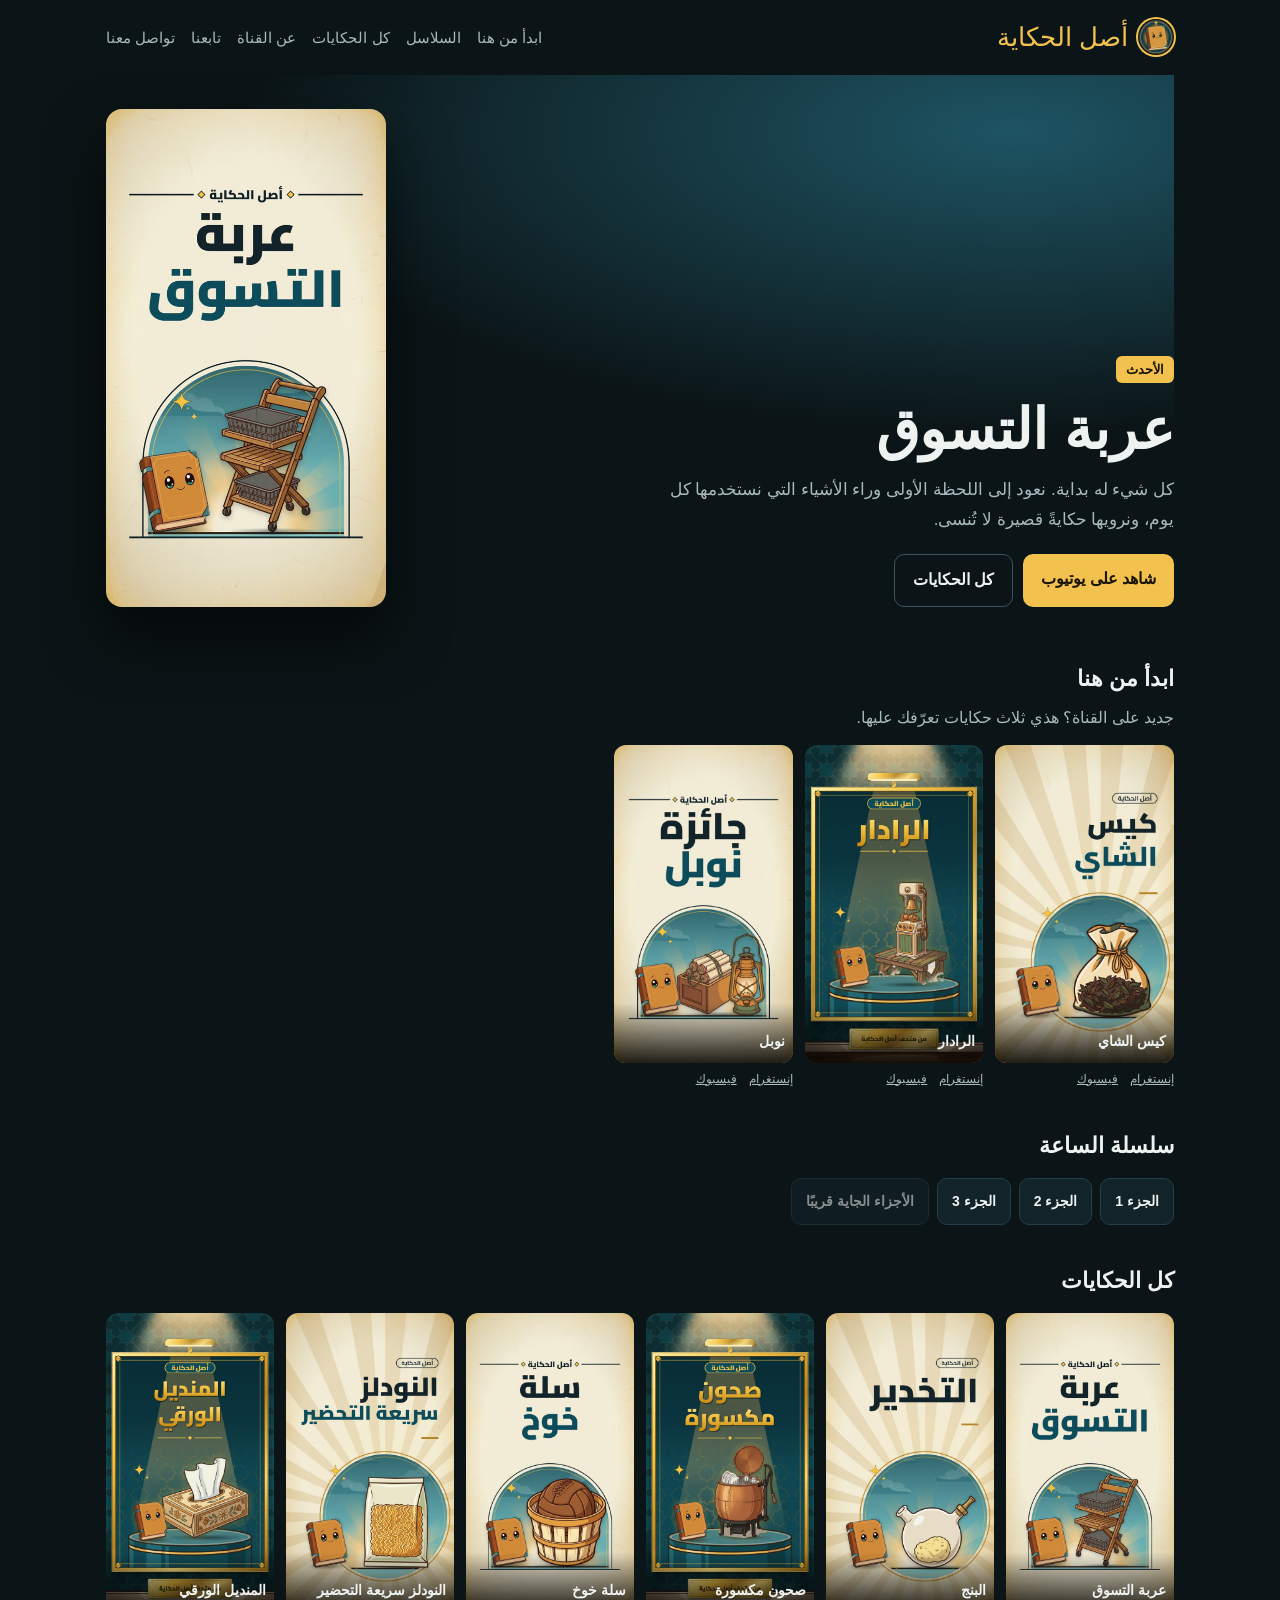
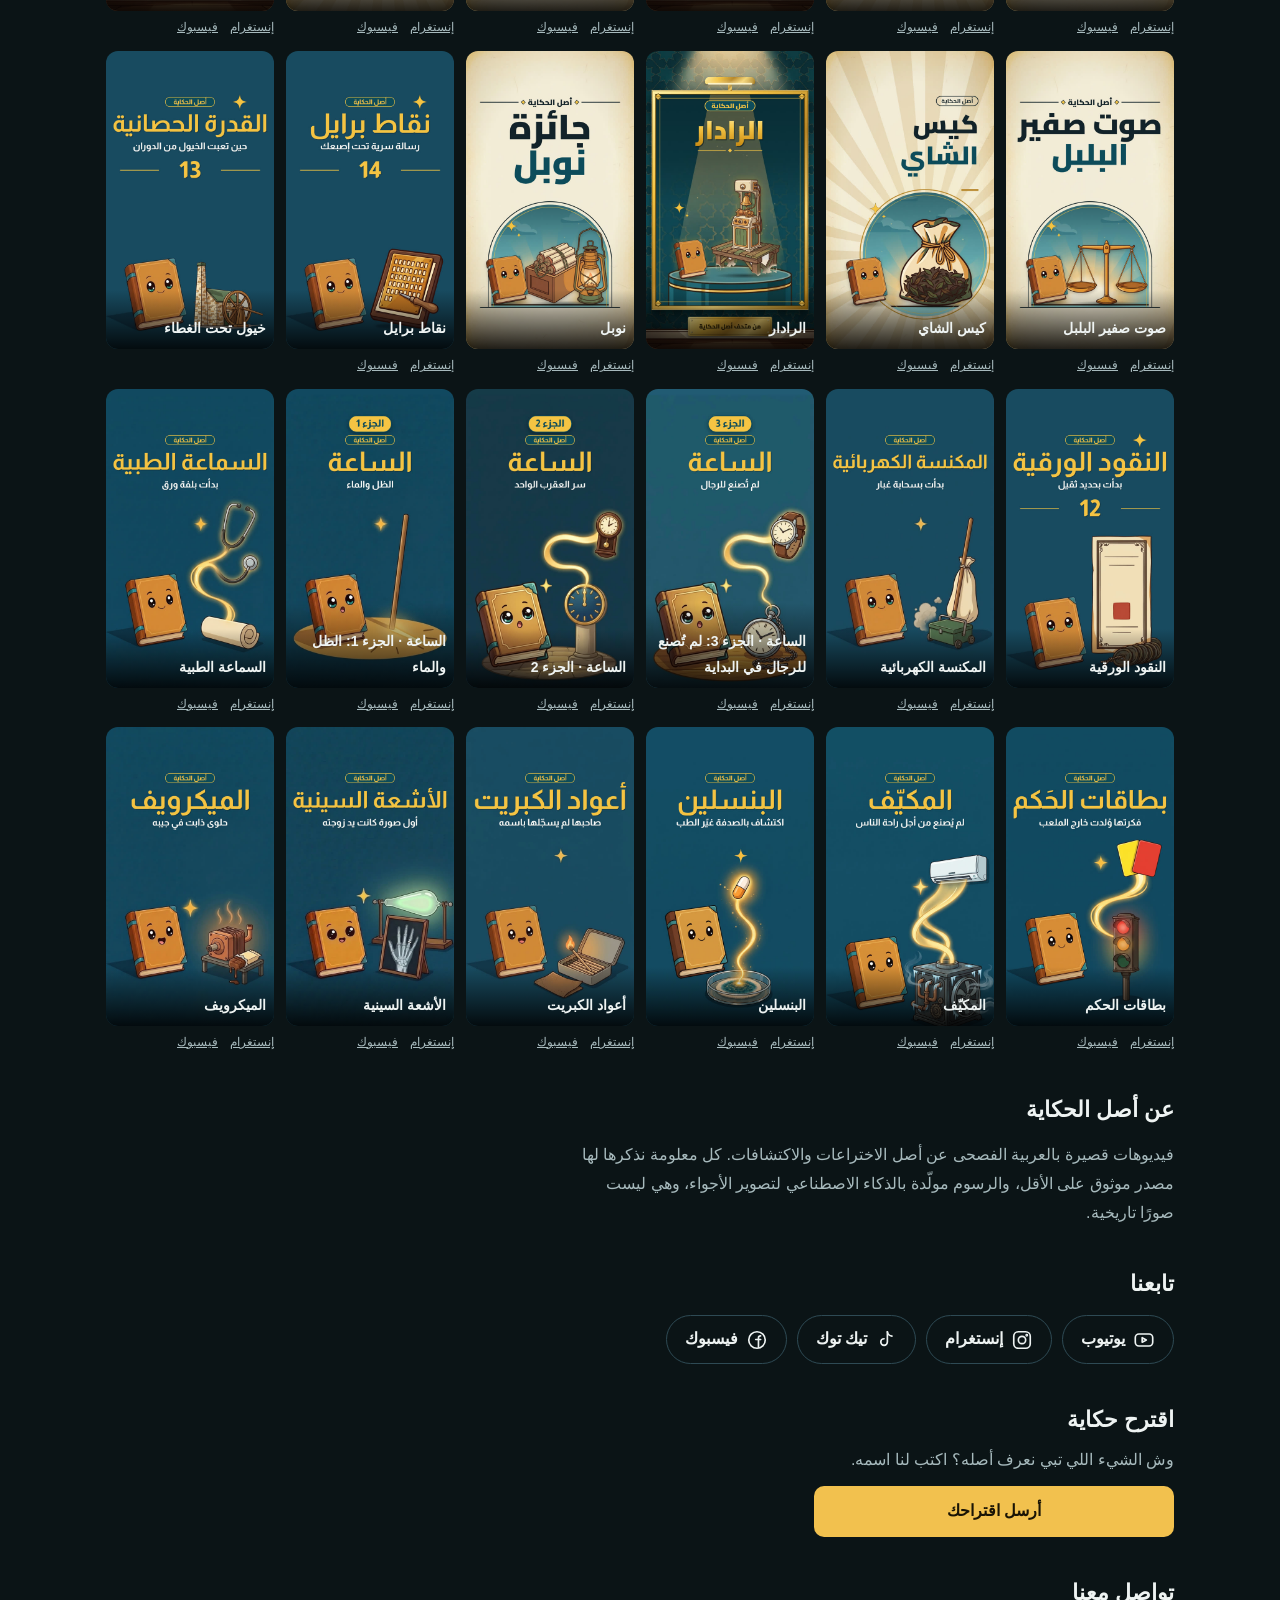
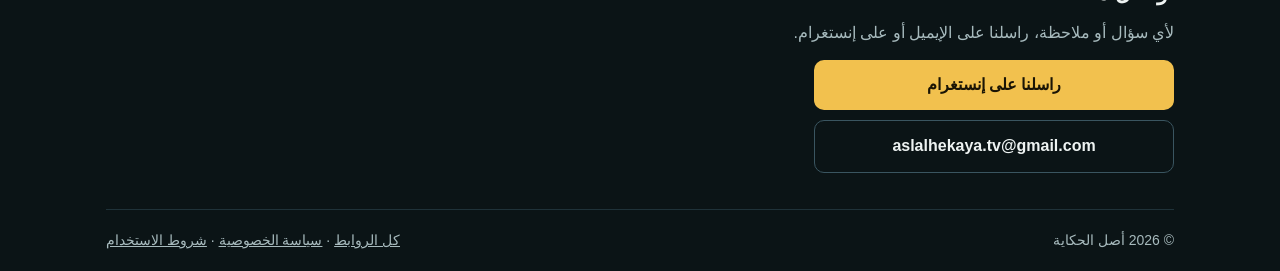
==== index.html @ c789a8a1 "Site: cloud rebuild 2026-11-22-0420" ====
<!doctype html>
<html lang="ar" dir="rtl">
<head>
<meta charset="utf-8">
<meta name="viewport" content="width=device-width, initial-scale=1">
<meta http-equiv="Content-Security-Policy" content="default-src 'none'; img-src 'self'; style-src 'self' 'unsafe-inline' https://fonts.googleapis.com; font-src https://fonts.gstatic.com; script-src https://static.cloudflareinsights.com; connect-src https://cloudflareinsights.com; base-uri 'none'; form-action 'none'">
<meta name="referrer" content="strict-origin-when-cross-origin">
<title>أصل الحكاية | كل شيء له بداية</title>
<meta name="description" content="قصص قصيرة عن البدايات: كيف بدأت الاختراعات والاكتشافات التي نستخدمها كل يوم. فيديوهات قصيرة بالعربية الفصحى.">
<link rel="canonical" href="https://asl-alhekaya.github.io/">
<link rel="icon" type="image/png" href="assets/favicon.png">
<link rel="apple-touch-icon" href="assets/apple-touch-icon.png">
<meta property="og:type" content="website">
<meta property="og:locale" content="ar_AR">
<meta property="og:url" content="https://asl-alhekaya.github.io/">
<meta property="og:title" content="أصل الحكاية">
<meta property="og:description" content="كل شيء له بداية… حكايات قصيرة عن أصل الأشياء.">
<meta property="og:image" content="https://asl-alhekaya.github.io/assets/covers/ep-26.jpg">
<meta name="twitter:card" content="summary_large_image">
<link rel="stylesheet" href="https://fonts.googleapis.com/css2?family=Almarai:wght@400;700;800&family=Reem+Kufi:wght@600;700&display=swap">
<style>
:root{--bg:#0B1416;--card:#13232A;--ink:#EEF3F2;--muted:#A7BABD;--gold:#F2C14E;--line:#1F3239}
*{box-sizing:border-box}
body{margin:0;background:var(--bg);color:var(--ink);font-family:"Almarai",Tahoma,sans-serif;line-height:1.8}
a{color:inherit}
.wrap{max-width:1100px;margin:0 auto;padding-left:max(16px,env(safe-area-inset-left,0px));padding-right:max(16px,env(safe-area-inset-right,0px))}
header{display:flex;justify-content:space-between;align-items:center;gap:12px;flex-wrap:wrap;padding-block:14px}
.logo{font-family:"Reem Kufi","Almarai",sans-serif;font-size:26px;color:var(--gold);text-decoration:none}
nav{display:flex;gap:16px;flex-wrap:wrap;font-size:15px}
nav a{color:var(--muted);text-decoration:none}
nav a:hover,nav a:focus-visible{color:var(--ink)}
.hero{display:grid;grid-template-columns:1fr 280px;gap:28px;align-items:end;padding-block:34px;background:radial-gradient(120% 90% at 85% 10%,#1E5463 0%,transparent 60%)}
.tag{display:inline-block;background:var(--gold);color:#1A1405;font-weight:800;border-radius:6px;padding:2px 10px;font-size:13px}
h1,h2,h3{font-family:"Reem Kufi","Almarai",sans-serif;text-wrap:balance;margin:0}
.hero h1{font-size:clamp(32px,6vw,56px);margin:10px 0 8px;line-height:1.3}
.hero p{color:var(--muted);font-size:17px;margin:0 0 18px;max-width:54ch}
.btns{display:flex;gap:10px;flex-wrap:wrap}
.btn{background:var(--gold);color:#1A1405;padding:11px 18px;border-radius:10px;font-weight:800;text-decoration:none}
.btn.ghost{background:transparent;color:var(--ink);border:1px solid #3A5560}
.btn:focus-visible,.tile:focus-visible,.plat:focus-visible{outline:3px solid var(--gold);outline-offset:3px}
.hero img{width:100%;height:auto;border-radius:16px;box-shadow:0 30px 60px rgba(0,0,0,.6)}
section{padding-block:18px}
h3{font-size:22px;margin-bottom:12px}
.parts{display:flex;gap:8px;flex-wrap:wrap}
.part{background:var(--card);border:1px solid #23404A;border-radius:10px;padding:10px 14px;font-weight:700;font-size:14px}
.part.soon{opacity:.55}
.rail{display:grid;grid-template-columns:repeat(auto-fill,minmax(150px,1fr));gap:12px}
.ep{display:flex;flex-direction:column;gap:6px}
.alt{display:flex;gap:12px;font-size:12px}
.alt a{color:var(--muted)}
.tile{display:block;position:relative;border-radius:12px;overflow:hidden;background:var(--card);text-decoration:none}
.tile img{width:100%;height:auto;display:block}
.tile span{position:absolute;bottom:0;left:0;right:0;padding:26px 8px 8px;background:linear-gradient(transparent,rgba(0,0,0,.85));font-size:14px;font-weight:800}
.about p{color:var(--muted);max-width:68ch;margin:0}
.plats{display:flex;gap:10px;flex-wrap:wrap}
.plat{display:inline-flex;align-items:center;gap:8px;border:1px solid #2E4A54;border-radius:999px;padding:9px 18px;font-weight:700;text-decoration:none}
.sub{color:var(--muted);margin:-6px 0 12px}
.rail.three{grid-template-columns:repeat(3,minmax(0,1fr));max-width:560px}
.stack{display:grid;gap:10px;max-width:360px}
.btn.wide{display:flex;justify-content:center}
.logo{display:inline-flex;align-items:center;gap:10px}
.logo img{width:36px;height:36px;border-radius:50%;box-shadow:0 0 0 2px var(--gold)}
.ico{flex:none}
footer{border-top:1px solid var(--line);color:var(--muted);padding-block:18px;margin-top:18px;font-size:14px;display:flex;justify-content:space-between;flex-wrap:wrap;gap:8px}
footer a{color:var(--muted)}
@media (max-width:640px){.hero{grid-template-columns:1fr} .hero img{max-width:240px}}
@media (prefers-reduced-motion:no-preference){.tile img{transition:transform .2s} .tile:hover img{transform:scale(1.03)}}
</style>
</head>
<body>
<div class="wrap">
<header><a class="logo" href="#top"><img src="assets/apple-touch-icon.png" alt="" width="36" height="36">أصل الحكاية</a><nav><a href="#start">ابدأ من هنا</a><a href="#series">السلاسل</a><a href="#all">كل الحكايات</a><a href="#about">عن القناة</a><a href="#follow">تابعنا</a><a href="#contact">تواصل معنا</a></nav></header>
<main id="top">
<div class="hero">
<div><span class="tag">الأحدث</span><h1>عربة التسوق</h1><p>كل شيء له بداية. نعود إلى اللحظة الأولى وراء الأشياء التي نستخدمها كل يوم، ونرويها حكايةً قصيرة لا تُنسى.</p>
<div class="btns"><a class="btn" href="https://youtube.com/shorts/ThOvtmx-Smw" rel="noopener" target="_blank">شاهد على يوتيوب</a><a class="btn ghost" href="#all">كل الحكايات</a></div></div>
<img src="assets/covers/ep-26.jpg" alt="غلاف عربة التسوق" width="540" height="960">
</div>
<section id="start"><h3>ابدأ من هنا</h3><p class="sub">جديد على القناة؟ هذي ثلاث حكايات تعرّفك عليها.</p><div class="rail three"><div class="ep"><a class="tile" href="https://youtu.be/D1qaRt3w5ZI" rel="noopener" target="_blank"><img src="assets/covers/ep-19.jpg" alt="غلاف كيس الشاي" loading="lazy" width="540" height="960"><span>كيس الشاي</span></a><div class="alt"><a href="https://www.instagram.com/reel/DfZqdzpEuWy/" rel="noopener" target="_blank">إنستغرام</a><a href="https://www.facebook.com/reel/1075577715483883/" rel="noopener" target="_blank">فيسبوك</a></div></div><div class="ep"><a class="tile" href="https://youtu.be/Iq4B_9UR4tc" rel="noopener" target="_blank"><img src="assets/covers/ep-18.jpg" alt="غلاف الرادار" loading="lazy" width="540" height="960"><span>الرادار</span></a><div class="alt"><a href="https://www.instagram.com/reel/DfVS2JpPEEv/" rel="noopener" target="_blank">إنستغرام</a><a href="https://www.facebook.com/reel/1789491178973885/" rel="noopener" target="_blank">فيسبوك</a></div></div><div class="ep"><a class="tile" href="https://youtu.be/DGd7j4nPJto" rel="noopener" target="_blank"><img src="assets/covers/ep-16.jpg" alt="غلاف نوبل" loading="lazy" width="540" height="960"><span>نوبل</span></a><div class="alt"><a href="https://www.instagram.com/reel/DfPuFqiNc3w/" rel="noopener" target="_blank">إنستغرام</a><a href="https://www.facebook.com/reel/1173332141692973/" rel="noopener" target="_blank">فيسبوك</a></div></div></div></section>
<div id="series"><section><h3>سلسلة الساعة</h3><div class="parts"><span class="part">الجزء 1</span><span class="part">الجزء 2</span><span class="part">الجزء 3</span><span class="part soon">الأجزاء الجاية قريبًا</span></div></section></div>
<section id="all"><h3>كل الحكايات</h3><div class="rail"><div class="ep"><a class="tile" href="https://youtube.com/shorts/ThOvtmx-Smw" rel="noopener" target="_blank"><img src="assets/covers/ep-26.jpg" alt="غلاف عربة التسوق" loading="lazy" width="540" height="960"><span>عربة التسوق</span></a><div class="alt"><a href="https://www.instagram.com/reel/DgBGW-WJLey/" rel="noopener" target="_blank">إنستغرام</a><a href="https://www.facebook.com/reel/1667495831592956/" rel="noopener" target="_blank">فيسبوك</a></div></div><div class="ep"><a class="tile" href="https://youtube.com/shorts/b5p6Jxwa-e0" rel="noopener" target="_blank"><img src="assets/covers/ep-25.jpg" alt="غلاف البنج" loading="lazy" width="540" height="960"><span>البنج</span></a><div class="alt"><a href="https://www.instagram.com/reel/Df7zZngpC06/" rel="noopener" target="_blank">إنستغرام</a><a href="https://www.facebook.com/reel/1137719635516307/" rel="noopener" target="_blank">فيسبوك</a></div></div><div class="ep"><a class="tile" href="https://youtube.com/shorts/cZubp0-IZ94" rel="noopener" target="_blank"><img src="assets/covers/ep-24.jpg" alt="غلاف صحون مكسورة" loading="lazy" width="540" height="960"><span>صحون مكسورة</span></a><div class="alt"><a href="https://www.instagram.com/reel/Df2dhwVFFYI/" rel="noopener" target="_blank">إنستغرام</a><a href="https://www.facebook.com/reel/2185479825694229/" rel="noopener" target="_blank">فيسبوك</a></div></div><div class="ep"><a class="tile" href="https://www.youtube.com/shorts/9NK3agA2jSs" rel="noopener" target="_blank"><img src="assets/covers/ep-23.jpg" alt="غلاف سلة خوخ" loading="lazy" width="540" height="960"><span>سلة خوخ</span></a><div class="alt"><a href="https://www.instagram.com/reel/DfxhtdMud-N/" rel="noopener" target="_blank">إنستغرام</a><a href="https://www.facebook.com/reel/1855632228951709/" rel="noopener" target="_blank">فيسبوك</a></div></div><div class="ep"><a class="tile" href="https://youtube.com/shorts/bbHlLsApxSc" rel="noopener" target="_blank"><img src="assets/covers/ep-indomie.jpg" alt="غلاف النودلز سريعة التحضير" loading="lazy" width="540" height="960"><span>النودلز سريعة التحضير</span></a><div class="alt"><a href="https://www.instagram.com/reel/DfrRLlTAEw8/" rel="noopener" target="_blank">إنستغرام</a><a href="https://www.facebook.com/reel/1844414549922181/" rel="noopener" target="_blank">فيسبوك</a></div></div><div class="ep"><a class="tile" href="https://youtu.be/zAd3ABfnWiY" rel="noopener" target="_blank"><img src="assets/covers/ep-21.jpg" alt="غلاف المنديل الورقي" loading="lazy" width="540" height="960"><span>المنديل الورقي</span></a><div class="alt"><a href="https://www.instagram.com/reel/Dfkj7gBhqXS/" rel="noopener" target="_blank">إنستغرام</a><a href="https://www.facebook.com/reel/1076460752105119/" rel="noopener" target="_blank">فيسبوك</a></div></div><div class="ep"><a class="tile" href="https://youtube.com/shorts/4JhiwaYCotY" rel="noopener" target="_blank"><img src="assets/covers/ep-bulbul_safir.jpg" alt="غلاف صوت صفير البلبل" loading="lazy" width="540" height="960"><span>صوت صفير البلبل</span></a><div class="alt"><a href="https://www.instagram.com/reel/DfeWyVZtzm9/" rel="noopener" target="_blank">إنستغرام</a><a href="https://www.facebook.com/reel/1436357701981791/" rel="noopener" target="_blank">فيسبوك</a></div></div><div class="ep"><a class="tile" href="https://youtu.be/D1qaRt3w5ZI" rel="noopener" target="_blank"><img src="assets/covers/ep-19.jpg" alt="غلاف كيس الشاي" loading="lazy" width="540" height="960"><span>كيس الشاي</span></a><div class="alt"><a href="https://www.instagram.com/reel/DfZqdzpEuWy/" rel="noopener" target="_blank">إنستغرام</a><a href="https://www.facebook.com/reel/1075577715483883/" rel="noopener" target="_blank">فيسبوك</a></div></div><div class="ep"><a class="tile" href="https://youtu.be/Iq4B_9UR4tc" rel="noopener" target="_blank"><img src="assets/covers/ep-18.jpg" alt="غلاف الرادار" loading="lazy" width="540" height="960"><span>الرادار</span></a><div class="alt"><a href="https://www.instagram.com/reel/DfVS2JpPEEv/" rel="noopener" target="_blank">إنستغرام</a><a href="https://www.facebook.com/reel/1789491178973885/" rel="noopener" target="_blank">فيسبوك</a></div></div><div class="ep"><a class="tile" href="https://youtu.be/DGd7j4nPJto" rel="noopener" target="_blank"><img src="assets/covers/ep-16.jpg" alt="غلاف نوبل" loading="lazy" width="540" height="960"><span>نوبل</span></a><div class="alt"><a href="https://www.instagram.com/reel/DfPuFqiNc3w/" rel="noopener" target="_blank">إنستغرام</a><a href="https://www.facebook.com/reel/1173332141692973/" rel="noopener" target="_blank">فيسبوك</a></div></div><div class="ep"><a class="tile" href="https://youtube.com/shorts/BgieUoicgt8" rel="noopener" target="_blank"><img src="assets/covers/ep-13.jpg" alt="غلاف نقاط برايل" loading="lazy" width="540" height="960"><span>نقاط برايل</span></a><div class="alt"><a href="https://www.instagram.com/reel/DfLIAtpBXsx/" rel="noopener" target="_blank">إنستغرام</a><a href="https://www.facebook.com/reel/1813261956481191/" rel="noopener" target="_blank">فيسبوك</a></div></div><div class="ep"><a class="tile" href="https://youtube.com/shorts/pvs9-6oGDSY" rel="noopener" target="_blank"><img src="assets/covers/ep-12.jpg" alt="غلاف خيول تحت الغطاء" loading="lazy" width="540" height="960"><span>خيول تحت الغطاء</span></a></div><div class="ep"><a class="tile" href="https://youtube.com/shorts/ciP0V4cjH_g" rel="noopener" target="_blank"><img src="assets/covers/ep-11.jpg" alt="غلاف النقود الورقية" loading="lazy" width="540" height="960"><span>النقود الورقية</span></a></div><div class="ep"><a class="tile" href="https://youtube.com/shorts/QHmnqIVQKto" rel="noopener" target="_blank"><img src="assets/covers/ep-10.jpg" alt="غلاف المكنسة الكهربائية" loading="lazy" width="540" height="960"><span>المكنسة الكهربائية</span></a><div class="alt"><a href="https://www.instagram.com/reel/De47e8ZDPHm/" rel="noopener" target="_blank">إنستغرام</a><a href="https://www.facebook.com/reel/1170429978817207/" rel="noopener" target="_blank">فيسبوك</a></div></div><div class="ep"><a class="tile" href="https://youtube.com/shorts/ylKsq-vxJ4c" rel="noopener" target="_blank"><img src="assets/covers/clock-3.jpg" alt="غلاف الساعة · الجزء 3: لم تُصنع للرجال في البداية" loading="lazy" width="540" height="960"><span>الساعة · الجزء 3: لم تُصنع للرجال في البداية</span></a><div class="alt"><a href="https://www.instagram.com/reel/DexAGC1DTti/" rel="noopener" target="_blank">إنستغرام</a><a href="https://www.facebook.com/reel/4396235464040562/" rel="noopener" target="_blank">فيسبوك</a></div></div><div class="ep"><a class="tile" href="https://youtube.com/shorts/WFPuGiCEqwM" rel="noopener" target="_blank"><img src="assets/covers/clock-2.jpg" alt="غلاف الساعة · الجزء 2" loading="lazy" width="540" height="960"><span>الساعة · الجزء 2</span></a><div class="alt"><a href="https://www.instagram.com/asl.alhekaya_tv/reel/Deq9KFolF-b/" rel="noopener" target="_blank">إنستغرام</a><a href="https://www.facebook.com/reel/1835672714234602" rel="noopener" target="_blank">فيسبوك</a></div></div><div class="ep"><a class="tile" href="https://youtube.com/shorts/QRI7yqFJESo" rel="noopener" target="_blank"><img src="assets/covers/clock-1.jpg" alt="غلاف الساعة · الجزء 1: الظل والماء" loading="lazy" width="540" height="960"><span>الساعة · الجزء 1: الظل والماء</span></a><div class="alt"><a href="https://www.instagram.com/reel/DemYXryDSG3/" rel="noopener" target="_blank">إنستغرام</a><a href="https://www.facebook.com/reel/28579849935016892/" rel="noopener" target="_blank">فيسبوك</a></div></div><div class="ep"><a class="tile" href="https://youtube.com/shorts/Krwh85FuD18" rel="noopener" target="_blank"><img src="assets/covers/ep-08.jpg" alt="غلاف السماعة الطبية" loading="lazy" width="540" height="960"><span>السماعة الطبية</span></a><div class="alt"><a href="https://www.instagram.com/reel/Ded51CeNONn/" rel="noopener" target="_blank">إنستغرام</a><a href="https://www.facebook.com/reel/949933704857780/" rel="noopener" target="_blank">فيسبوك</a></div></div><div class="ep"><a class="tile" href="https://youtube.com/shorts/3D2um3kyAa4" rel="noopener" target="_blank"><img src="assets/covers/ep-07.jpg" alt="غلاف بطاقات الحكم" loading="lazy" width="540" height="960"><span>بطاقات الحكم</span></a><div class="alt"><a href="https://www.instagram.com/reel/DeYwYvYDFPM/" rel="noopener" target="_blank">إنستغرام</a><a href="https://www.facebook.com/reel/1658314099411331/" rel="noopener" target="_blank">فيسبوك</a></div></div><div class="ep"><a class="tile" href="https://youtube.com/shorts/BYf_UJrjTHM" rel="noopener" target="_blank"><img src="assets/covers/ep-06.jpg" alt="غلاف المكيّف" loading="lazy" width="540" height="960"><span>المكيّف</span></a><div class="alt"><a href="https://www.instagram.com/reel/DeUfwfxFX7j/" rel="noopener" target="_blank">إنستغرام</a><a href="https://www.facebook.com/reel/2014673432717626/" rel="noopener" target="_blank">فيسبوك</a></div></div><div class="ep"><a class="tile" href="https://youtube.com/shorts/d1I6QSU0I_c" rel="noopener" target="_blank"><img src="assets/covers/ep-04.jpg" alt="غلاف البنسلين" loading="lazy" width="540" height="960"><span>البنسلين</span></a><div class="alt"><a href="https://www.instagram.com/reel/DePVFauhpHZ/" rel="noopener" target="_blank">إنستغرام</a><a href="https://www.facebook.com/reel/2264055174459453/" rel="noopener" target="_blank">فيسبوك</a></div></div><div class="ep"><a class="tile" href="https://youtube.com/shorts/nYIsFNSo_0Q" rel="noopener" target="_blank"><img src="assets/covers/ep-03.jpg" alt="غلاف أعواد الكبريت" loading="lazy" width="540" height="960"><span>أعواد الكبريت</span></a><div class="alt"><a href="https://www.instagram.com/reel/DeKlPBANhsk/" rel="noopener" target="_blank">إنستغرام</a><a href="https://www.facebook.com/reel/1591157662474745/" rel="noopener" target="_blank">فيسبوك</a></div></div><div class="ep"><a class="tile" href="https://youtube.com/shorts/T27MLMI0veA" rel="noopener" target="_blank"><img src="assets/covers/ep-02.jpg" alt="غلاف الأشعة السينية" loading="lazy" width="540" height="960"><span>الأشعة السينية</span></a><div class="alt"><a href="https://www.instagram.com/reel/DeFch9TOriO/" rel="noopener" target="_blank">إنستغرام</a><a href="https://www.facebook.com/reel/4514398715506842/" rel="noopener" target="_blank">فيسبوك</a></div></div><div class="ep"><a class="tile" href="https://youtube.com/shorts/NZ-fDGNd2bM" rel="noopener" target="_blank"><img src="assets/covers/ep-01.jpg" alt="غلاف الميكرويف" loading="lazy" width="540" height="960"><span>الميكرويف</span></a><div class="alt"><a href="https://www.instagram.com/reel/Dd9TlK2tt66/" rel="noopener" target="_blank">إنستغرام</a><a href="https://www.facebook.com/reel/3717001825115575/" rel="noopener" target="_blank">فيسبوك</a></div></div></div></section>
<section id="about" class="about"><h3>عن أصل الحكاية</h3><p>فيديوهات قصيرة بالعربية الفصحى عن أصل الاختراعات والاكتشافات. كل معلومة نذكرها لها مصدر موثوق على الأقل، والرسوم مولّدة بالذكاء الاصطناعي لتصوير الأجواء، وهي ليست صورًا تاريخية.</p></section>
<section id="follow"><h3>تابعنا</h3><div class="plats"><a class="plat" href="https://www.youtube.com/@asl.alhekaya_tv/shorts" rel="noopener" target="_blank"><svg class="ico" width="22" height="22" viewBox="0 0 24 24" fill="none" stroke="currentColor" stroke-width="1.8" stroke-linecap="round" stroke-linejoin="round" aria-hidden="true"><rect x="2.5" y="5.5" width="19" height="13" rx="4"/><path d="M10 9.5v5l4.5-2.5z"/></svg>يوتيوب</a><a class="plat" href="https://www.instagram.com/asl.alhekaya_tv/" rel="noopener" target="_blank"><svg class="ico" width="22" height="22" viewBox="0 0 24 24" fill="none" stroke="currentColor" stroke-width="1.8" stroke-linecap="round" stroke-linejoin="round" aria-hidden="true"><rect x="3" y="3" width="18" height="18" rx="5"/><circle cx="12" cy="12" r="4"/><circle cx="17.2" cy="6.8" r=".7"/></svg>إنستغرام</a><a class="plat" href="https://www.tiktok.com/@asl.alhekaya_tv" rel="noopener" target="_blank"><svg class="ico" width="22" height="22" viewBox="0 0 24 24" fill="none" stroke="currentColor" stroke-width="1.8" stroke-linecap="round" stroke-linejoin="round" aria-hidden="true"><path d="M13.5 3v11.2a3.6 3.6 0 1 1-3.6-3.6"/><path d="M13.5 3c.4 2.7 2.2 4.4 5 4.7"/></svg>تيك توك</a><a class="plat" href="https://www.facebook.com/1304517989419331" rel="noopener" target="_blank"><svg class="ico" width="22" height="22" viewBox="0 0 24 24" fill="none" stroke="currentColor" stroke-width="1.8" stroke-linecap="round" stroke-linejoin="round" aria-hidden="true"><circle cx="12" cy="12" r="9"/><path d="M13.6 20v-8.6"/><path d="M10.6 11.4h5.4"/><path d="M13.6 11.4V9.6c0-1.4.8-2.1 2.3-2.1"/></svg>فيسبوك</a></div></section>
<section id="suggest"><h3>اقترح حكاية</h3><p class="sub">وش الشيء اللي تبي نعرف أصله؟ اكتب لنا اسمه.</p><div class="stack"><a class="btn wide" href="https://docs.google.com/forms/d/e/1FAIpQLSedk0L4NDfFcKsEDVEF9TqHzi3TysLcbzONCDBg_SR7AdgwMQ/viewform" rel="noopener" target="_blank">أرسل اقتراحك</a></div></section>
<section id="contact"><h3>تواصل معنا</h3><p class="sub">لأي سؤال أو ملاحظة، راسلنا على الإيميل أو على إنستغرام.</p><div class="stack"><a class="btn wide" href="https://ig.me/m/asl.alhekaya_tv" rel="noopener" target="_blank">راسلنا على إنستغرام</a><a class="btn ghost wide" href="mailto:aslalhekaya.tv@gmail.com">aslalhekaya.tv@gmail.com</a></div></section>
</main>
<footer><span>© 2026 أصل الحكاية</span><span><a href="links.html">كل الروابط</a> · <a href="privacy.html">سياسة الخصوصية</a> · <a href="terms.html">شروط الاستخدام</a></span></footer>
</div>
<script defer src="https://static.cloudflareinsights.com/beacon.min.js" data-cf-beacon='{"token": "c151d936e0444cbea7fa60e3e09dd8c6"}'></script>
</body>
</html>
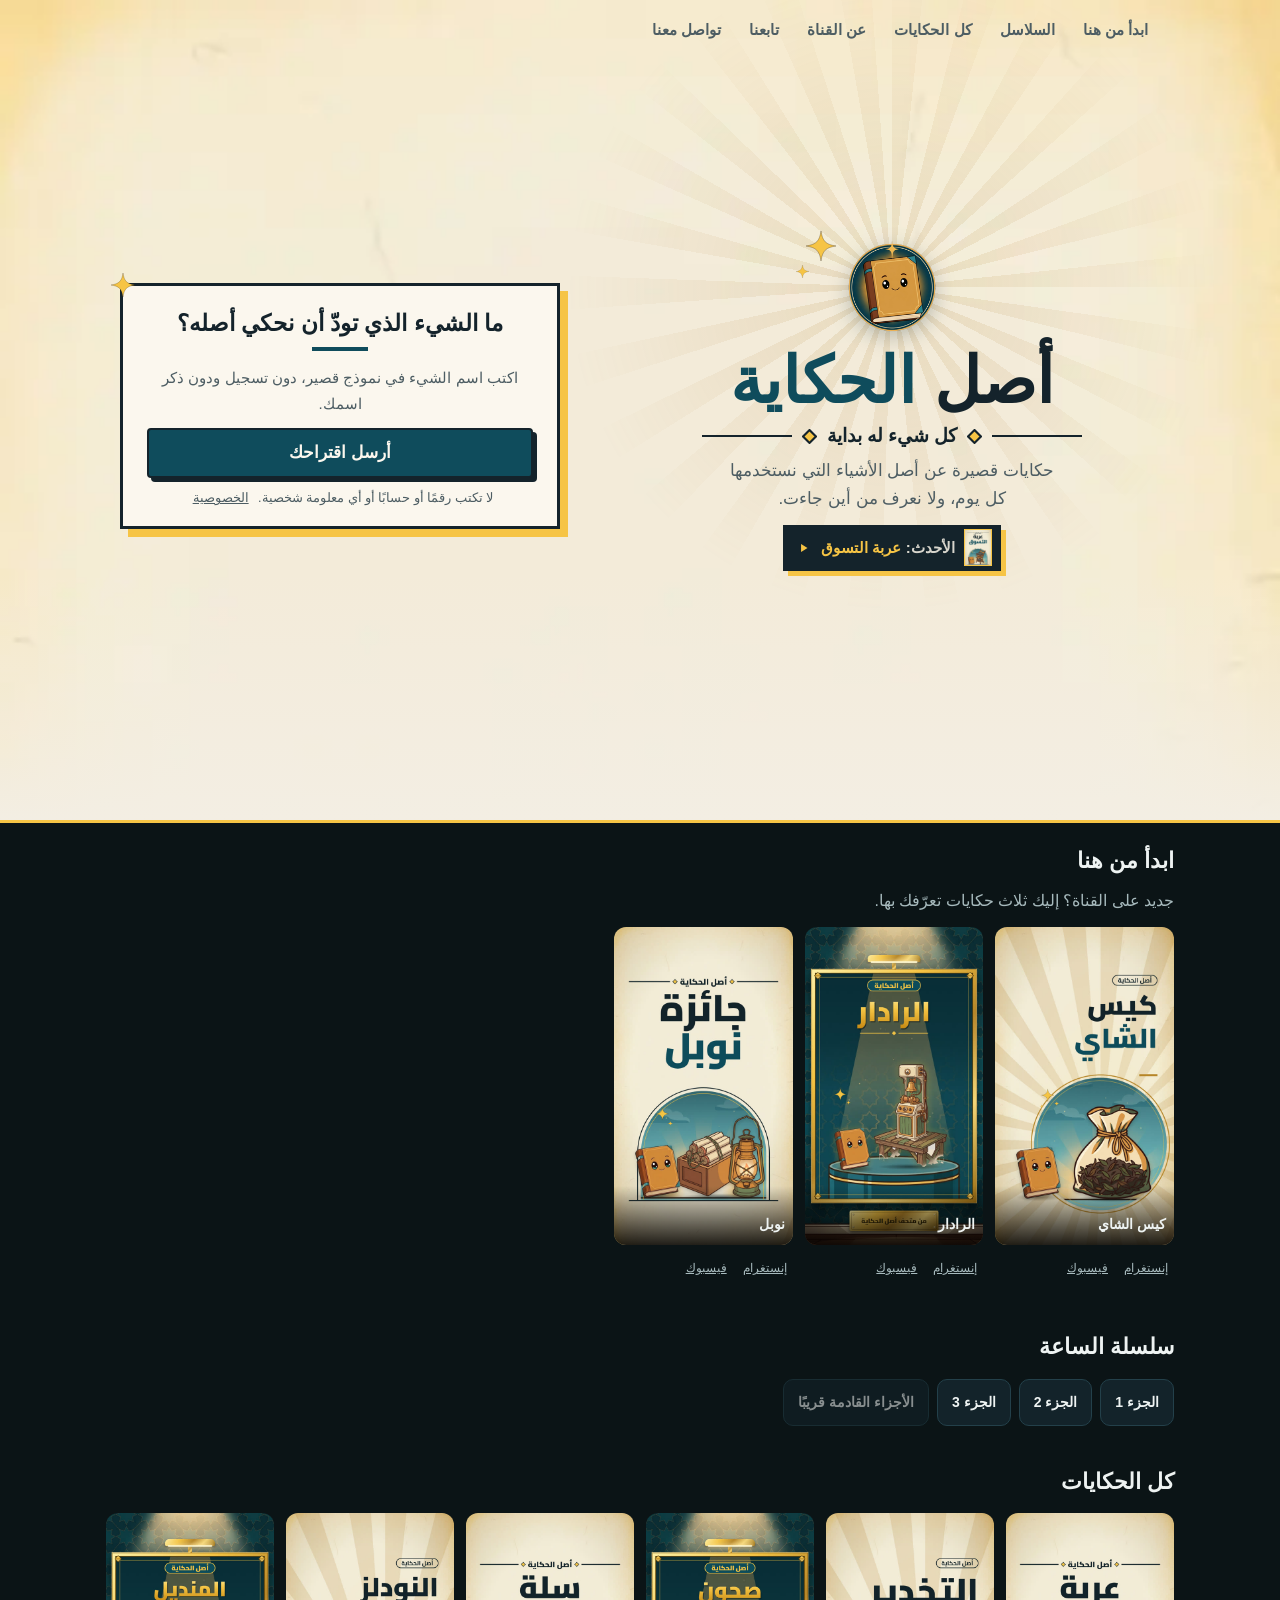
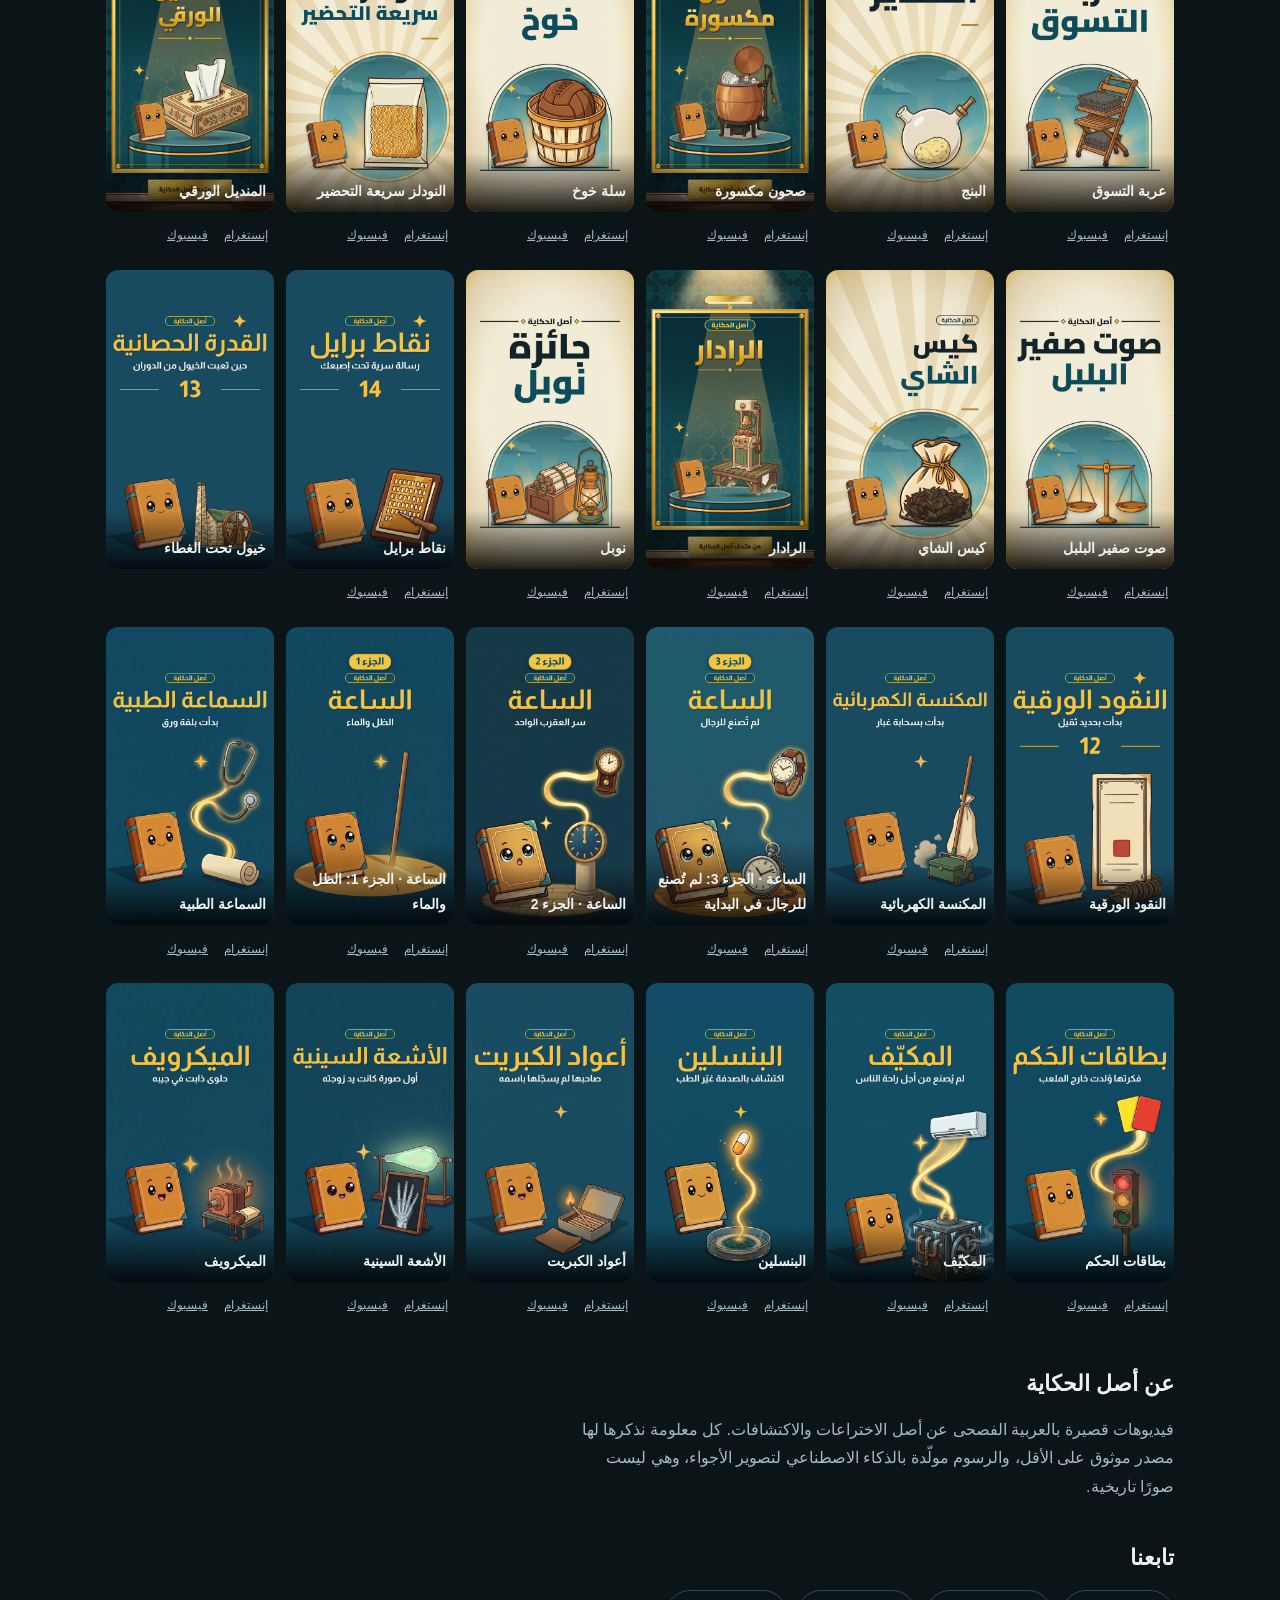
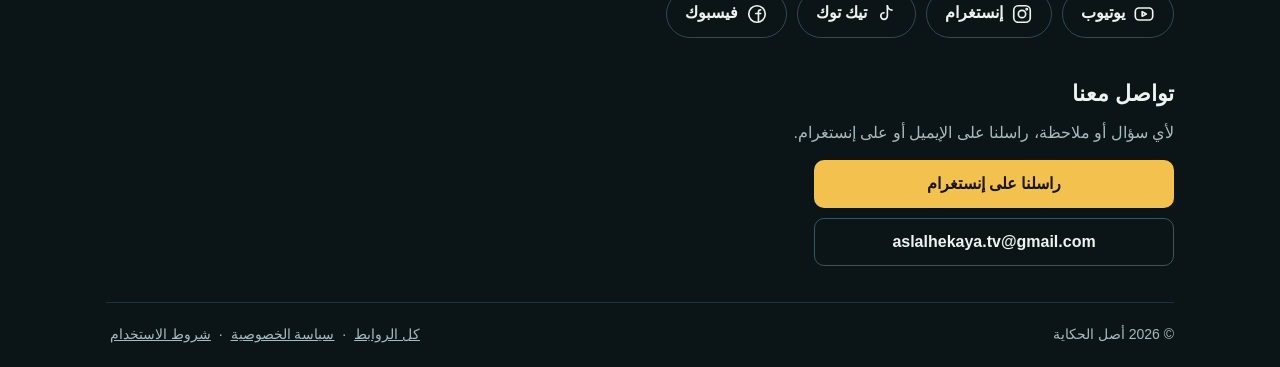
==== commit 87824066: "Site: cloud rebuild 2026-11-22-2119" ====
--- a/index.html
+++ b/index.html
@@ -2,9 +2,11 @@
 <html lang="ar" dir="rtl">
 <head>
 <meta charset="utf-8">
-<meta name="viewport" content="width=device-width, initial-scale=1">
+<meta name="viewport" content="width=device-width, initial-scale=1, viewport-fit=cover">
 <meta http-equiv="Content-Security-Policy" content="default-src 'none'; img-src 'self'; style-src 'self' 'unsafe-inline' https://fonts.googleapis.com; font-src https://fonts.gstatic.com; script-src https://static.cloudflareinsights.com; connect-src https://cloudflareinsights.com; base-uri 'none'; form-action 'none'">
 <meta name="referrer" content="strict-origin-when-cross-origin">
+<meta name="theme-color" content="#F3EEE3" media="(prefers-color-scheme: light)">
+<meta name="theme-color" content="#0B2E37" media="(prefers-color-scheme: dark)">
 <title>أصل الحكاية | كل شيء له بداية</title>
 <meta name="description" content="قصص قصيرة عن البدايات: كيف بدأت الاختراعات والاكتشافات التي نستخدمها كل يوم. فيديوهات قصيرة بالعربية الفصحى.">
 <link rel="canonical" href="https://asl-alhekaya.github.io/">
@@ -17,75 +19,329 @@
 <meta property="og:description" content="كل شيء له بداية… حكايات قصيرة عن أصل الأشياء.">
 <meta property="og:image" content="https://asl-alhekaya.github.io/assets/covers/ep-26.jpg">
 <meta name="twitter:card" content="summary_large_image">
-<link rel="stylesheet" href="https://fonts.googleapis.com/css2?family=Almarai:wght@400;700;800&family=Reem+Kufi:wght@600;700&display=swap">
+<link rel="stylesheet" href="https://fonts.googleapis.com/css2?family=Almarai:wght@400;700;800&family=Cairo:wght@700;800;900&family=Reem+Kufi:wght@600;700&display=swap">
 <style>
 :root{--bg:#0B1416;--card:#13232A;--ink:#EEF3F2;--muted:#A7BABD;--gold:#F2C14E;--line:#1F3239}
 *{box-sizing:border-box}
+html{-webkit-text-size-adjust:100%}
 body{margin:0;background:var(--bg);color:var(--ink);font-family:"Almarai",Tahoma,sans-serif;line-height:1.8}
 a{color:inherit}
 .wrap{max-width:1100px;margin:0 auto;padding-left:max(16px,env(safe-area-inset-left,0px));padding-right:max(16px,env(safe-area-inset-right,0px))}
-header{display:flex;justify-content:space-between;align-items:center;gap:12px;flex-wrap:wrap;padding-block:14px}
-.logo{font-family:"Reem Kufi","Almarai",sans-serif;font-size:26px;color:var(--gold);text-decoration:none}
-nav{display:flex;gap:16px;flex-wrap:wrap;font-size:15px}
-nav a{color:var(--muted);text-decoration:none}
-nav a:hover,nav a:focus-visible{color:var(--ink)}
-.hero{display:grid;grid-template-columns:1fr 280px;gap:28px;align-items:end;padding-block:34px;background:radial-gradient(120% 90% at 85% 10%,#1E5463 0%,transparent 60%)}
 .tag{display:inline-block;background:var(--gold);color:#1A1405;font-weight:800;border-radius:6px;padding:2px 10px;font-size:13px}
 h1,h2,h3{font-family:"Reem Kufi","Almarai",sans-serif;text-wrap:balance;margin:0}
-.hero h1{font-size:clamp(32px,6vw,56px);margin:10px 0 8px;line-height:1.3}
-.hero p{color:var(--muted);font-size:17px;margin:0 0 18px;max-width:54ch}
-.btns{display:flex;gap:10px;flex-wrap:wrap}
-.btn{background:var(--gold);color:#1A1405;padding:11px 18px;border-radius:10px;font-weight:800;text-decoration:none}
+.btn{display:inline-flex;align-items:center;min-height:48px;background:var(--gold);color:#1A1405;padding:8px 18px;border-radius:10px;font-weight:800;text-decoration:none}
 .btn.ghost{background:transparent;color:var(--ink);border:1px solid #3A5560}
-.btn:focus-visible,.tile:focus-visible,.plat:focus-visible{outline:3px solid var(--gold);outline-offset:3px}
-.hero img{width:100%;height:auto;border-radius:16px;box-shadow:0 30px 60px rgba(0,0,0,.6)}
-section{padding-block:18px}
-h3{font-size:22px;margin-bottom:12px}
+.btn:focus-visible,.tile:focus-visible,.plat:focus-visible,.alt a:focus-visible,footer a:focus-visible{outline:3px solid var(--gold);outline-offset:3px}
+.wrap section{padding-block:18px}
+.wrap h3{font-size:22px;margin-bottom:12px}
 .parts{display:flex;gap:8px;flex-wrap:wrap}
 .part{background:var(--card);border:1px solid #23404A;border-radius:10px;padding:10px 14px;font-weight:700;font-size:14px}
 .part.soon{opacity:.55}
 .rail{display:grid;grid-template-columns:repeat(auto-fill,minmax(150px,1fr));gap:12px}
-.ep{display:flex;flex-direction:column;gap:6px}
-.alt{display:flex;gap:12px;font-size:12px}
-.alt a{color:var(--muted)}
+.ep{display:flex;flex-direction:column;gap:2px}
+.alt{display:flex;gap:4px;font-size:12px;flex-wrap:wrap}
+.alt a{color:var(--muted);display:inline-flex;align-items:center;min-height:44px;padding:0 6px}
 .tile{display:block;position:relative;border-radius:12px;overflow:hidden;background:var(--card);text-decoration:none}
 .tile img{width:100%;height:auto;display:block}
 .tile span{position:absolute;bottom:0;left:0;right:0;padding:26px 8px 8px;background:linear-gradient(transparent,rgba(0,0,0,.85));font-size:14px;font-weight:800}
 .about p{color:var(--muted);max-width:68ch;margin:0}
 .plats{display:flex;gap:10px;flex-wrap:wrap}
-.plat{display:inline-flex;align-items:center;gap:8px;border:1px solid #2E4A54;border-radius:999px;padding:9px 18px;font-weight:700;text-decoration:none}
+.plat{display:inline-flex;align-items:center;gap:8px;min-height:48px;border:1px solid #2E4A54;border-radius:999px;padding:0 18px;font-weight:700;text-decoration:none}
 .sub{color:var(--muted);margin:-6px 0 12px}
 .rail.three{grid-template-columns:repeat(3,minmax(0,1fr));max-width:560px}
 .stack{display:grid;gap:10px;max-width:360px}
 .btn.wide{display:flex;justify-content:center}
-.logo{display:inline-flex;align-items:center;gap:10px}
-.logo img{width:36px;height:36px;border-radius:50%;box-shadow:0 0 0 2px var(--gold)}
 .ico{flex:none}
-footer{border-top:1px solid var(--line);color:var(--muted);padding-block:18px;margin-top:18px;font-size:14px;display:flex;justify-content:space-between;flex-wrap:wrap;gap:8px}
-footer a{color:var(--muted)}
-@media (max-width:640px){.hero{grid-template-columns:1fr} .hero img{max-width:240px}}
+footer{border-top:1px solid var(--line);color:var(--muted);padding-block:10px;margin-top:18px;font-size:14px;display:flex;justify-content:space-between;align-items:center;flex-wrap:wrap;gap:0 8px}
+footer a{color:var(--muted);display:inline-flex;align-items:center;min-height:44px;padding:0 4px}
 @media (prefers-reduced-motion:no-preference){.tile img{transition:transform .2s} .tile:hover img{transform:scale(1.03)}}
+.stage{--bg:#F3EEE3;--text:#14232B;--muted:#4D5D63;--title1:#14232B;--title2:#0F4C5C;--frame:#14232B;--rule:#0F4C5C;
+  --diamond:#F6C445;--focus:#1A7089;--err:#A63D2A;--day:block;--day-flex:flex;--night:none;--night-flex:none;
+  --gold-grad:linear-gradient(135deg,#fff0a8 0%,#F6C445 28%,#b8862b 52%,#f6d77a 74%,#9a6a12 100%);
+  color-scheme:light;color:var(--text);line-height:1.7;font-family:"Almarai",Tahoma,sans-serif;
+  position:relative;isolation:isolate;overflow:hidden;border-bottom:3px solid #F6C445;
+  padding:12px max(16px,env(safe-area-inset-right,0px)) 28px max(16px,env(safe-area-inset-left,0px))}
+.stage::before{content:"";position:absolute;inset:0;z-index:-2;
+  background:linear-gradient(180deg,rgba(243,238,227,0) 0%,rgba(243,238,227,0) 70%,#F3EEE3 100%),url(assets/home/paper.webp) center top/cover no-repeat,#F3EEE3}
+.stage h1,.stage h2,.stage h3{font-family:"Cairo","Almarai",Tahoma,sans-serif;margin:0;text-wrap:balance}
+.stage .sr{position:absolute;width:1px;height:1px;overflow:hidden;clip:rect(0 0 0 0);clip-path:inset(50%);white-space:nowrap}
+.stage .star{position:absolute;fill:var(--diamond);stroke:rgba(20,10,0,.35);stroke-width:.05;pointer-events:none}
+.stage .day{display:var(--day)}
+.stage .night{display:var(--night)}
+.stage-in{max-width:480px;margin:0 auto;display:grid;grid-template-columns:minmax(0,1fr);gap:18px}
+.stage .frame,.stage .painting{display:contents}
+
+/* section menu: a details pop-up on phones (no script), a plain row from 900 px */
+.stage .menu{position:absolute;top:8px;left:max(10px,env(safe-area-inset-left,0px));z-index:5}
+.stage .menu summary{list-style:none;display:inline-flex;align-items:center;justify-content:center;width:44px;min-height:44px;padding:0;cursor:pointer;
+  border:1.5px solid var(--frame);border-radius:999px;background:rgba(255,253,248,.85);color:var(--text);
+  font-family:"Cairo","Almarai",sans-serif;font-weight:800;font-size:14px}
+.stage .menu summary::-webkit-details-marker{display:none}
+.stage .menu nav{position:absolute;top:calc(100% + 6px);left:0;min-width:200px;display:grid;padding:6px;
+  background:#FBF7EE;border:2px solid var(--frame);box-shadow:5px 5px 0 var(--diamond)}
+.stage .menu nav a,.stage .topnav a{display:flex;align-items:center;min-height:44px;padding:0 12px;text-decoration:none;font-weight:700}
+.stage .topnav{display:none}
+.stage .menu summary:focus-visible,.stage .menu nav a:focus-visible,.stage .topnav a:focus-visible{outline:3px solid var(--focus);outline-offset:2px}
+
+.stage .intro{position:relative;text-align:center;min-width:0}
+.stage .intro::before{content:"";position:absolute;z-index:-1;left:50%;top:32px;width:760px;height:760px;transform:translate(-50%,-50%);
+  background:repeating-conic-gradient(from 0deg,rgba(184,134,43,.13) 0deg 6deg,transparent 6deg 14deg);
+  -webkit-mask-image:radial-gradient(circle,#000 8%,transparent 46%);mask-image:radial-gradient(circle,#000 8%,transparent 46%);
+  mix-blend-mode:multiply;pointer-events:none}
+.stage .mark{position:relative;display:var(--day);width:60px;height:60px;margin:0 auto}
+.stage .mark img{display:block;width:100%;height:100%;border-radius:50%;filter:drop-shadow(0 6px 10px rgba(6,34,44,.25))}
+.stage .mark .s1{width:22px;height:22px;top:-6px;left:-26px}
+.stage .mark .s2{width:10px;height:10px;top:18px;left:-34px}
+.stage .intro h1{font-weight:900;font-size:40px;line-height:1.15;margin-top:4px;color:var(--title1);letter-spacing:0}
+.stage .intro h1 span{color:var(--title2)}
+.stage .mast{display:var(--day-flex);align-items:center;gap:10px;max-width:300px;margin:4px auto 0;color:var(--text)}
+.stage .mast i{flex:1;height:2px;background:var(--frame)}
+.stage .mast svg{width:15px;height:15px;flex:none;fill:var(--diamond);stroke:var(--frame);stroke-width:2;stroke-linejoin:miter}
+.stage .mast span{font-family:"Cairo","Almarai",sans-serif;font-weight:800;font-size:16px;line-height:1.5;white-space:nowrap}
+.stage .divider{display:var(--night-flex)}
+.stage .chip-name{display:var(--night)}
+.stage .breath{color:var(--muted);margin:6px auto 0;max-width:33ch;font-size:15px;line-height:1.65}
+/* the latest episode: one straight line (no tilt anywhere) */
+.stage .latest{display:inline-flex;align-items:center;gap:10px;min-height:46px;margin-top:12px;padding:5px 10px 5px 14px;
+  background:#14232B;color:#F6C445;box-shadow:5px 5px 0 #F6C445;overflow:hidden;
+  text-decoration:none;font-family:"Cairo","Almarai",sans-serif;font-weight:800;font-size:15px;line-height:1.3;max-width:100%;text-align:start}
+.stage .latest img{width:26px;height:35px;object-fit:cover;flex:none;outline:1.5px solid #F6C445}
+.stage .latest .t{min-width:0;overflow:hidden;display:-webkit-box;-webkit-box-orient:vertical;-webkit-line-clamp:2;line-clamp:2;overflow-wrap:anywhere}
+.stage .latest small{font:inherit;font-weight:700;color:#F3EEE3;opacity:.88}
+.stage .latest svg{flex:none}
+
+.stage .card{position:relative;background:#FBF7EE;border:3px solid #14232B;box-shadow:8px 8px 0 #F6C445;padding:16px 18px 14px}
+.stage .card .s3{width:24px;height:24px;top:-13px;left:-12px}
+.stage .card h2{font-weight:800;font-size:20px;line-height:1.35;text-align:center;color:var(--text)}
+.stage .card .line{width:56px;height:4px;background:var(--rule);margin:8px auto 14px}
+.stage .lead{color:var(--muted);text-align:center;margin:0;font-size:15px}
+.stage fieldset{border:0;margin:0 0 12px;padding:0;min-width:0}
+.stage .chips{display:flex;flex-wrap:wrap;justify-content:center;gap:6px}
+.stage .chip{position:relative;display:inline-flex;align-items:center;min-height:44px}
+.stage .chip input{position:absolute;opacity:0;inset:0;margin:0;cursor:pointer;width:100%;height:100%}
+.stage .chip span{display:inline-flex;align-items:center;min-height:44px;padding:0 11px;border-radius:999px;background:rgba(255,253,248,.7);color:#14232B;
+  border:1.5px solid #14232B;font-family:"Cairo","Almarai",sans-serif;font-size:13.5px;font-weight:700;line-height:1;
+  transition:background .15s,color .15s,border-color .15s}
+.stage .chip input:checked + span{background:#0F4C5C;color:#FBF7EE;border-color:#0F4C5C}
+.stage .chip input:focus-visible + span{outline:3px solid var(--focus);outline-offset:2px}
+.stage .field{position:relative}
+.stage textarea{display:block;width:100%;min-height:86px;resize:none;border:2px solid #14232B;border-radius:8px;background:#FFFDF8;
+  color:var(--text);font:inherit;font-size:16px;line-height:1.6;padding:10px 12px 22px}
+.stage textarea::placeholder{color:var(--muted);opacity:.92}
+.stage textarea:focus{outline:2px solid var(--focus);outline-offset:1px}
+.stage textarea[aria-invalid="true"]{border-color:var(--err)}
+.stage textarea[readonly]{opacity:.7}
+.stage .count{position:absolute;bottom:4px;left:10px;font-size:12px;color:var(--muted)}
+/* honeypot: clipped in place (an off-screen left:-9999px would make a horizontal scroll in RTL) */
+.stage .hp{position:absolute;width:1px;height:1px;overflow:hidden;clip:rect(0 0 0 0);clip-path:inset(50%);white-space:nowrap}
+.stage .msg{margin:8px 2px 0;font-size:14px;font-weight:700;color:var(--err)}
+.stage .msg:empty{display:none}
+.stage .oops{display:none}
+.stage .oops:target{display:block}
+.stage .pbtn{position:relative;display:flex;align-items:center;justify-content:center;gap:10px;width:100%;min-height:50px;margin-top:12px;
+  border:2px solid #14232B;border-radius:4px;background:#0F4C5C;color:#FBF7EE;box-shadow:4px 4px 0 #14232B;padding:0 14px;
+  font-family:"Cairo","Almarai",sans-serif;font-weight:800;font-size:17px;cursor:pointer;text-decoration:none}
+.stage .pbtn:active{transform:translate(1px,1px);box-shadow:2px 2px 0 #14232B}
+.stage .pbtn:focus-visible,.stage .latest:focus-visible,.stage .note a:focus-visible{outline:3px solid var(--focus);outline-offset:3px}
+.stage .pbtn[disabled]{opacity:.8;cursor:progress}
+.stage .pbtn.ghost{background:transparent;color:var(--text);border:1px solid var(--frame);box-shadow:none}
+.stage .spin{width:18px;height:18px;border-radius:50%;border:2.5px solid currentColor;border-inline-end-color:transparent;display:none}
+.stage .sending .spin{display:inline-block}
+@media (prefers-reduced-motion:no-preference){.stage .sending .spin{animation:spin .8s linear infinite}@keyframes spin{to{transform:rotate(360deg)}}}
+.stage .note{color:var(--muted);font-size:12.5px;margin:10px 2px 0;line-height:1.6;text-align:center}
+.stage .note a{color:var(--muted);display:inline-block;padding:13px 6px;margin:-13px 0}
+.stage .thanks{display:none;text-align:center;padding:4px 2px 2px}
+.stage .thanks .book{position:relative;display:inline-block;width:84px;height:98px;margin-top:4px}
+.stage .thanks .book img{width:100%;height:100%;object-fit:contain;filter:drop-shadow(0 6px 8px rgba(30,20,8,.35))}
+.stage .thanks .book .s4{width:22px;height:22px;top:-4px;left:-20px}
+.stage .thanks .book .s5{width:9px;height:9px;top:22px;left:-26px}
+.stage .thanks h3{font-weight:800;font-size:21px;margin-top:6px;color:var(--text)}
+.stage .thanks p{color:var(--muted);margin:4px 0 0}
+.stage .card.done form,.stage .card:has(#thanks:target) form{display:none}
+.stage .card.done .thanks,.stage #thanks:target{display:block}
+
+@media (max-width:899px) and (max-height:720px){
+  .stage{padding-top:8px}
+  .stage-in{gap:12px}
+  .stage .mark{width:42px;height:42px}
+  .stage .mark .s1{width:16px;height:16px;left:-20px}
+  .stage .mark .s2{width:8px;height:8px;top:10px;left:-26px}
+  .stage .intro h1{font-size:32px;margin-top:0}
+  .stage .card h2{font-size:18px}
+  .stage .mast{margin-top:2px}
+  .stage .breath{font-size:14px;line-height:1.55;margin-top:4px}
+  .stage .latest{margin-top:8px;min-height:44px}
+  .stage .card{padding:14px 14px 12px}
+  .stage .card .line{margin:4px auto 8px}
+  .stage fieldset{margin-bottom:10px}
+  .stage .chip span{padding:0 9px;font-size:13px}
+  .stage .chips{gap:4px}
+  .stage textarea{min-height:64px;padding-bottom:18px}
+  .stage .pbtn{margin-top:8px;min-height:46px}
+  .stage .breath{display:none}
+  .stage .mark{display:none}
+}
+@media (min-width:900px){
+  .stage{padding:8px 32px 64px}
+  .stage .menu{display:none}
+  .stage .topnav{display:flex;flex-wrap:wrap;gap:0 4px;max-width:1040px;margin:0 auto 4px;font-size:15px}
+  .stage .topnav a{color:var(--muted)}
+  .stage .topnav a:hover{color:var(--text)}
+  .stage-in{max-width:1040px;grid-template-columns:minmax(0,1fr) 440px;gap:64px;align-items:center;min-height:min(78vh,700px)}
+  .stage .mark{width:96px;height:96px}
+  .stage .mark .s1{width:30px;height:30px;top:-8px;left:-38px}
+  .stage .mark .s2{width:13px;height:13px;top:26px;left:-48px}
+  .stage .intro::before{top:48px;width:1000px;height:1000px}
+  .stage .intro h1{font-size:64px;margin-top:10px}
+  .stage .mast{max-width:380px}
+  .stage .mast span{font-size:19px}
+  .stage .breath{font-size:17px;max-width:36ch}
+  .stage .card{padding:22px 24px 18px}
+  .stage .card h2{font-size:23px}
+}
+@media (prefers-color-scheme:dark){
+:root .stage{--bg:#06222C;--text:#F3EEE3;--muted:#D9E3E2;--focus:#F6C445;--err:#FFB1A3;--diamond:#F6C445;--day:none;--day-flex:none; --night:block;--night-flex:flex;color-scheme:dark;padding:0;background:#0B2E37;border-bottom:0}
+:root .stage::before{background:radial-gradient(ellipse 70% 260px at 50% 0,rgba(255,232,170,.42),transparent 72%),url(assets/home/wall.webp) center top/cover no-repeat;bottom:64px}
+:root .stage-in{max-width:none;display:block;padding:0 10px}
+:root .stage .menu summary{background:rgba(4,24,31,.82);border:1px solid rgba(246,196,69,.75);color:#F6C445}
+:root .stage .menu nav{background:#06222C;border:1px solid rgba(246,196,69,.8);box-shadow:0 12px 24px rgba(0,0,0,.5)}
+:root .stage .menu nav a{color:#F3EEE3}
+:root .stage .lamp{display:block;position:relative;width:128px;height:46px;margin:12px auto 0}
+:root .stage .lamp .bar{position:absolute;left:0;top:0;width:128px;height:18px;border-radius:10px 10px 4px 4px;background:var(--gold-grad);box-shadow:0 4px 8px rgba(0,0,0,.55)}
+:root .stage .lamp .strip{position:absolute;left:7px;top:14px;width:114px;height:4px;border-radius:2px;background:#fff6d0;box-shadow:0 0 10px 4px rgba(255,230,160,.55)}
+:root .stage .lamp .arm{position:absolute;left:59px;top:18px;width:10px;height:28px;background:var(--gold-grad)}
+:root .stage .frame{display:block;position:relative;max-width:560px;margin:0 auto;padding:10px;background:var(--gold-grad); box-shadow:0 14px 28px rgba(0,0,0,.65),inset 0 0 0 1px rgba(255,244,200,.75),inset 0 0 0 3px rgba(120,80,10,.5)}
+:root .stage .frame::before{content:"";position:absolute;inset:8px;border:2px solid #5e420a;pointer-events:none}
+:root .stage .corner{display:block;position:absolute;width:14px;height:14px;background:#5e420a;clip-path:polygon(50% 0,100% 50%,50% 100%,0 50%);z-index:2}
+:root .stage .corner::before{content:"";position:absolute;inset:2px;background:var(--gold-grad);clip-path:polygon(50% 0,100% 50%,50% 100%,0 50%)}
+:root .stage .corner.c1{top:8px;right:8px}
+:root .stage .corner.c2{top:8px;left:8px}
+:root .stage .corner.c3{bottom:8px;right:8px}
+:root .stage .corner.c4{bottom:8px;left:8px}
+:root .stage .painting{display:block;position:relative;overflow:hidden;padding:20px 12px 0;text-align:center; background:linear-gradient(180deg,rgba(5,30,38,.62) 0%,rgba(5,30,38,.42) 30%,rgba(5,30,38,0) 52%),url(assets/home/beam.webp) center top/auto 100% no-repeat,#124351; box-shadow:inset 0 0 40px rgba(0,0,0,.6)}
+:root .stage .painting::before{content:"";position:absolute;inset:8px;border:1px solid rgba(246,196,69,.7);pointer-events:none;z-index:1}
+:root .stage .painting>*{position:relative;z-index:2}
+:root .stage .intro::before{display:none}
+:root .stage .chip-name{display:inline-block;margin:0;height:32px;padding:0 18px;border-radius:16px;background:#0F4C5C;border:2px solid #F6C445; color:#F6C445;font-family:"Cairo","Almarai",sans-serif;font-weight:900;font-size:15px;line-height:28px;white-space:nowrap}
+:root .stage .intro h1{font-size:48px;line-height:1.3;margin:8px 0 -.3em;padding-bottom:.3em;color:transparent; background:linear-gradient(180deg,#fff0a8 0,#F6C445 .6em,#c98a14 1.3em,#c98a14 100%);-webkit-background-clip:text;background-clip:text; filter:drop-shadow(2px 3px 0 rgba(6,20,26,.6))}
+:root .stage .intro h1 span{color:transparent}
+:root .stage .divider{justify-content:center;align-items:center;gap:8px;height:10px;margin:10px auto 0}
+:root .stage .divider i{width:64px;border-top:3px double #F6C445}
+:root .stage .divider b{width:11px;height:11px;background:#F6C445;clip-path:polygon(50% 0,100% 50%,50% 100%,0 50%)}
+:root .stage .breath{color:#F3EEE3;font-size:14.5px;line-height:1.6;margin-top:8px;text-shadow:0 2px 8px rgba(0,0,0,.55)}
+:root .stage .latest{margin-top:10px;background:rgba(4,24,31,.78);color:#F6C445;border:1px solid rgba(246,196,69,.75);box-shadow:none;border-radius:4px;padding:5px 10px 5px 12px}
+:root .stage .card{margin-top:14px;text-align:start;background:linear-gradient(180deg,rgba(5,28,36,.9),rgba(3,20,26,.92));border:1px solid rgba(246,196,69,.8); border-radius:3px;box-shadow:inset 0 0 0 5px rgba(3,20,26,.92),inset 0 0 0 6px rgba(246,196,69,.38),0 16px 32px rgba(0,0,0,.45);padding:20px 14px 16px}
+:root .stage .card::after{content:"";position:absolute;inset:9px;pointer-events:none; background:radial-gradient(circle at 40% 40%,#fff3c0 0,#c9a24a 40%,#7a5a10 62%,transparent 68%) 0 0/7px 7px no-repeat, radial-gradient(circle at 40% 40%,#fff3c0 0,#c9a24a 40%,#7a5a10 62%,transparent 68%) 100% 0/7px 7px no-repeat, radial-gradient(circle at 40% 40%,#fff3c0 0,#c9a24a 40%,#7a5a10 62%,transparent 68%) 0 100%/7px 7px no-repeat, radial-gradient(circle at 40% 40%,#fff3c0 0,#c9a24a 40%,#7a5a10 62%,transparent 68%) 100% 100%/7px 7px no-repeat}
+:root .stage .card .s3{display:none}
+:root .stage .card h2{color:#F6C445;font-size:19px}
+:root .stage .card .line{display:flex;justify-content:center;align-items:center;gap:6px;width:auto;height:8px;background:none;margin:6px auto 12px}
+:root .stage .card .line::before{content:"";width:40px;border-top:3px double rgba(246,196,69,.8)}
+:root .stage .card .line::after{content:"";width:40px;border-top:3px double rgba(246,196,69,.8)}
+:root .stage .lead{color:#D9E3E2}
+:root .stage .chip span{padding:0 10px;font-size:13px;background:rgba(2,15,20,.6);color:#F3EEE3;border:1px solid rgba(246,196,69,.45)}
+:root .stage .chip input:checked + span{background:var(--gold-grad);color:#3a2a06;border-color:#F6C445}
+:root .stage textarea{background:rgba(2,15,20,.6);border:1px solid rgba(246,196,69,.42);border-radius:4px;color:#F3EEE3}
+:root .stage textarea::placeholder{color:#C9D6D6}
+:root .stage .count{color:#C9D6D6}
+:root .stage .pbtn{background:var(--gold-grad);color:#3a2a06;border:0;border-radius:6px;box-shadow:0 6px 14px rgba(0,0,0,.4);font-weight:900;font-size:19px;text-shadow:0 1px 0 rgba(255,240,190,.7)}
+:root .stage .pbtn::before{content:"";position:absolute;inset:4px;border:1px solid rgba(70,48,6,.55);border-radius:4px;pointer-events:none}
+:root .stage .pbtn:active{box-shadow:0 3px 8px rgba(0,0,0,.4)}
+:root .stage .pbtn.ghost{background:transparent;color:#F6C445;border:1px solid rgba(246,196,69,.75);text-shadow:none;box-shadow:none}
+:root .stage .pbtn.ghost::before{display:none}
+:root .stage .note{color:#D9E3E2}
+:root .stage .note a{color:#D9E3E2}
+:root .stage .thanks .book{display:none}
+:root .stage .thanks h3{color:#F6C445}
+:root .stage .thanks p{color:#D9E3E2}
+:root .stage .hero{display:block;position:relative;width:88%;margin:20% auto 0;aspect-ratio:870/288}
+:root .stage .hero::before{content:"";position:absolute;inset:0;background:url(assets/home/pedestal.webp) center/100% 100% no-repeat; -webkit-mask-image:linear-gradient(180deg,transparent 0,#000 20%),linear-gradient(90deg,transparent 0,#000 4.5%,#000 95.5%,transparent 100%);-webkit-mask-composite:source-in; mask-image:linear-gradient(180deg,transparent 0,#000 20%),linear-gradient(90deg,transparent 0,#000 4.5%,#000 95.5%,transparent 100%);mask-composite:intersect}
+:root .stage .hero-book{display:block;position:absolute;left:50%;bottom:60%;width:26%;transform:translateX(-50%);z-index:3}
+:root .stage .hero-book img{display:block;width:100%;height:auto;filter:drop-shadow(0 6px 8px rgba(0,0,0,.5)) drop-shadow(0 0 16px rgba(246,196,69,.35))}
+:root .stage .hero-book .s6{width:30%;height:auto;aspect-ratio:1;top:-4%;left:-38%}
+:root .stage .hero-book .s7{width:12%;height:auto;aspect-ratio:1;top:22%;left:-46%}
+:root .stage .floor{display:block;position:relative;height:64px;margin-top:20px;background:url(assets/home/floor.webp) center top/cover no-repeat}
+:root .stage .plaque{display:flex;position:absolute;left:50%;top:-24px;transform:translateX(-50%);width:min(250px,72%);height:50px;align-items:center;justify-content:center; border-radius:6px;background:var(--gold-grad);box-shadow:0 6px 12px rgba(0,0,0,.5);color:#3a2a06;font-family:"Cairo","Almarai",sans-serif; font-weight:900;font-size:19px;text-shadow:0 1px 0 rgba(255,240,190,.7);white-space:nowrap}
+:root .stage .plaque::before{content:"";position:absolute;inset:5px;border:1px solid rgba(70,48,6,.55);border-radius:4px}
+:root .stage .plaque::after{content:"";position:absolute;inset:8px; background:radial-gradient(circle at 35% 35%,#fff3c0,#7a5a10 70%,transparent 72%) 0 0/5px 5px no-repeat, radial-gradient(circle at 35% 35%,#fff3c0,#7a5a10 70%,transparent 72%) 100% 0/5px 5px no-repeat, radial-gradient(circle at 35% 35%,#fff3c0,#7a5a10 70%,transparent 72%) 0 100%/5px 5px no-repeat, radial-gradient(circle at 35% 35%,#fff3c0,#7a5a10 70%,transparent 72%) 100% 100%/5px 5px no-repeat}
+}
+@media (prefers-color-scheme:dark) and (max-width:899px) and (max-height:720px){
+:root .stage .lamp{margin-top:6px;height:30px;width:104px}
+:root .stage .lamp .bar{width:104px;height:14px}
+:root .stage .lamp .strip{width:90px;top:11px}
+:root .stage .lamp .arm{left:47px;top:14px;height:16px;width:8px}
+:root .stage .frame{padding:8px}
+:root .stage .painting{padding:12px 10px 0}
+:root .stage .chip-name{height:28px;line-height:24px;font-size:14px}
+:root .stage .intro h1{font-size:36px;margin-top:2px}
+:root .stage .divider{margin-top:4px}
+:root .stage .breath{display:none}
+:root .stage .latest{margin-top:6px}
+:root .stage .card{margin-top:10px;padding:14px 12px 10px}
+:root .stage .card .line{margin:4px auto 8px}
+:root .stage .pbtn{font-size:17px}
+}
+@media (prefers-color-scheme:dark) and (min-width:900px){
+:root .stage .topnav{padding:10px 32px 0}
+:root .stage .topnav a{color:#F3EEE3;background:rgba(4,24,31,.78);border-radius:999px;margin:0 2px;padding:0 14px}
+:root .stage .topnav a:hover{color:#F6C445}
+:root .stage-in{padding:0 32px}
+:root .stage .lamp{margin-top:28px;transform:scale(1.25);transform-origin:50% 100%}
+:root .stage .frame{padding:14px}
+:root .stage .frame::before{inset:11px}
+:root .stage .corner.c1{top:12px;right:12px}
+:root .stage .corner.c2{top:12px;left:12px}
+:root .stage .corner.c3{bottom:12px;right:12px}
+:root .stage .corner.c4{bottom:12px;left:12px}
+:root .stage .painting{padding:30px 40px 0}
+:root .stage .intro h1{font-size:64px}
+:root .stage .card{padding:24px 26px 18px}
+:root .stage .hero{width:80%;margin-top:18%}
+:root .stage .floor{height:88px;margin-top:28px}
+:root .stage::before{bottom:88px}
+:root .stage .plaque{top:-28px;width:300px;height:58px;font-size:20px}
+}
 </style>
 </head>
 <body>
+<main id="top">
+<div class="stage">
+<details class="menu"><summary><svg width="18" height="18" viewBox="0 0 24 24" fill="none" stroke="currentColor" stroke-width="2.2" stroke-linecap="round" aria-hidden="true"><path d="M4 7h16M4 12h16M4 17h16"/></svg><span class="sr">القائمة</span></summary><nav aria-label="أقسام الصفحة"><a href="#start">ابدأ من هنا</a><a href="#series">السلاسل</a><a href="#all">كل الحكايات</a><a href="#about">عن القناة</a><a href="#follow">تابعنا</a><a href="#contact">تواصل معنا</a></nav></details>
+<nav class="topnav" aria-label="أقسام الصفحة"><a href="#start">ابدأ من هنا</a><a href="#series">السلاسل</a><a href="#all">كل الحكايات</a><a href="#about">عن القناة</a><a href="#follow">تابعنا</a><a href="#contact">تواصل معنا</a></nav>
+<div class="lamp night" aria-hidden="true"><i class="arm"></i><i class="bar"></i><i class="strip"></i></div>
+<div class="stage-in"><div class="frame">
+<i class="corner c1 night" aria-hidden="true"></i><i class="corner c2 night" aria-hidden="true"></i><i class="corner c3 night" aria-hidden="true"></i><i class="corner c4 night" aria-hidden="true"></i>
+<div class="painting">
+<header class="intro">
+<span class="mark"><img src="assets/apple-touch-icon.png" alt="شعار أصل الحكاية" width="64" height="64"><svg class="star s1" viewBox="-1 -1 2 2" aria-hidden="true"><path d="M0 -1 C0.1 -0.32 0.32 -0.1 1 0 C0.32 0.1 0.1 0.32 0 1 C-0.1 0.32 -0.32 0.1 -1 0 C-0.32 -0.1 -0.1 -0.32 0 -1Z"/></svg><svg class="star s2" viewBox="-1 -1 2 2" aria-hidden="true"><path d="M0 -1 C0.1 -0.32 0.32 -0.1 1 0 C0.32 0.1 0.1 0.32 0 1 C-0.1 0.32 -0.32 0.1 -1 0 C-0.32 -0.1 -0.1 -0.32 0 -1Z"/></svg></span>
+<p class="chip-name">كل شيء له بداية</p>
+<h1>أصل <span>الحكاية</span></h1>
+<p class="mast"><i></i><svg viewBox="0 0 14 14" aria-hidden="true"><path d="M7 1 13 7 7 13 1 7Z"/></svg><span>كل شيء له بداية</span><svg viewBox="0 0 14 14" aria-hidden="true"><path d="M7 1 13 7 7 13 1 7Z"/></svg><i></i></p>
+<div class="divider" aria-hidden="true"><i></i><b></b><i></i></div>
+<p class="breath">حكايات قصيرة عن أصل الأشياء التي نستخدمها كل يوم، ولا نعرف من أين جاءت.</p>
+<a class="latest" href="https://youtube.com/shorts/ThOvtmx-Smw" rel="noopener" target="_blank"><img src="assets/covers/ep-26.jpg" alt="" width="26" height="35"><span class="t"><small>الأحدث:</small> عربة التسوق</span><svg width="14" height="14" viewBox="0 0 24 24" fill="currentColor" aria-hidden="true"><path d="M7 5v14l11-7z"/></svg></a>
+</header>
+<section class="card" id="suggest" aria-labelledby="h-suggest">
+<svg class="star s3" viewBox="-1 -1 2 2" aria-hidden="true"><path d="M0 -1 C0.1 -0.32 0.32 -0.1 1 0 C0.32 0.1 0.1 0.32 0 1 C-0.1 0.32 -0.32 0.1 -1 0 C-0.32 -0.1 -0.1 -0.32 0 -1Z"/></svg>
+<h2 id="h-suggest">ما الشيء الذي تودّ أن نحكي أصله؟</h2>
+<div class="line" aria-hidden="true"></div>
+<p class="lead">اكتب اسم الشيء في نموذج قصير، دون تسجيل ودون ذكر اسمك.</p>
+<a class="pbtn" href="https://docs.google.com/forms/d/e/1FAIpQLSedk0L4NDfFcKsEDVEF9TqHzi3TysLcbzONCDBg_SR7AdgwMQ/viewform" rel="noopener" target="_blank">أرسل اقتراحك</a>
+<p class="note">لا تكتب رقمًا أو حسابًا أو أي معلومة شخصية. <a href="privacy.html">الخصوصية</a></p>
+</section>
+<div class="hero night" aria-hidden="true"><div class="hero-book"><img src="assets/home/book.webp" alt="" width="240" height="281"><svg class="star s6" viewBox="-1 -1 2 2" aria-hidden="true"><path d="M0 -1 C0.1 -0.32 0.32 -0.1 1 0 C0.32 0.1 0.1 0.32 0 1 C-0.1 0.32 -0.32 0.1 -1 0 C-0.32 -0.1 -0.1 -0.32 0 -1Z"/></svg><svg class="star s7" viewBox="-1 -1 2 2" aria-hidden="true"><path d="M0 -1 C0.1 -0.32 0.32 -0.1 1 0 C0.32 0.1 0.1 0.32 0 1 C-0.1 0.32 -0.32 0.1 -1 0 C-0.32 -0.1 -0.1 -0.32 0 -1Z"/></svg></div></div>
+</div></div></div>
+<div class="floor night"><div class="plaque" role="img" aria-label="من متحف أصل الحكاية">من متحف أصل الحكاية</div></div>
+</div>
 <div class="wrap">
-<header><a class="logo" href="#top"><img src="assets/apple-touch-icon.png" alt="" width="36" height="36">أصل الحكاية</a><nav><a href="#start">ابدأ من هنا</a><a href="#series">السلاسل</a><a href="#all">كل الحكايات</a><a href="#about">عن القناة</a><a href="#follow">تابعنا</a><a href="#contact">تواصل معنا</a></nav></header>
-<main id="top">
-<div class="hero">
-<div><span class="tag">الأحدث</span><h1>عربة التسوق</h1><p>كل شيء له بداية. نعود إلى اللحظة الأولى وراء الأشياء التي نستخدمها كل يوم، ونرويها حكايةً قصيرة لا تُنسى.</p>
-<div class="btns"><a class="btn" href="https://youtube.com/shorts/ThOvtmx-Smw" rel="noopener" target="_blank">شاهد على يوتيوب</a><a class="btn ghost" href="#all">كل الحكايات</a></div></div>
-<img src="assets/covers/ep-26.jpg" alt="غلاف عربة التسوق" width="540" height="960">
-</div>
-<section id="start"><h3>ابدأ من هنا</h3><p class="sub">جديد على القناة؟ هذي ثلاث حكايات تعرّفك عليها.</p><div class="rail three"><div class="ep"><a class="tile" href="https://youtu.be/D1qaRt3w5ZI" rel="noopener" target="_blank"><img src="assets/covers/ep-19.jpg" alt="غلاف كيس الشاي" loading="lazy" width="540" height="960"><span>كيس الشاي</span></a><div class="alt"><a href="https://www.instagram.com/reel/DfZqdzpEuWy/" rel="noopener" target="_blank">إنستغرام</a><a href="https://www.facebook.com/reel/1075577715483883/" rel="noopener" target="_blank">فيسبوك</a></div></div><div class="ep"><a class="tile" href="https://youtu.be/Iq4B_9UR4tc" rel="noopener" target="_blank"><img src="assets/covers/ep-18.jpg" alt="غلاف الرادار" loading="lazy" width="540" height="960"><span>الرادار</span></a><div class="alt"><a href="https://www.instagram.com/reel/DfVS2JpPEEv/" rel="noopener" target="_blank">إنستغرام</a><a href="https://www.facebook.com/reel/1789491178973885/" rel="noopener" target="_blank">فيسبوك</a></div></div><div class="ep"><a class="tile" href="https://youtu.be/DGd7j4nPJto" rel="noopener" target="_blank"><img src="assets/covers/ep-16.jpg" alt="غلاف نوبل" loading="lazy" width="540" height="960"><span>نوبل</span></a><div class="alt"><a href="https://www.instagram.com/reel/DfPuFqiNc3w/" rel="noopener" target="_blank">إنستغرام</a><a href="https://www.facebook.com/reel/1173332141692973/" rel="noopener" target="_blank">فيسبوك</a></div></div></div></section>
-<div id="series"><section><h3>سلسلة الساعة</h3><div class="parts"><span class="part">الجزء 1</span><span class="part">الجزء 2</span><span class="part">الجزء 3</span><span class="part soon">الأجزاء الجاية قريبًا</span></div></section></div>
+<section id="start"><h3>ابدأ من هنا</h3><p class="sub">جديد على القناة؟ إليك ثلاث حكايات تعرّفك بها.</p><div class="rail three"><div class="ep"><a class="tile" href="https://youtu.be/D1qaRt3w5ZI" rel="noopener" target="_blank"><img src="assets/covers/ep-19.jpg" alt="غلاف كيس الشاي" loading="lazy" width="540" height="960"><span>كيس الشاي</span></a><div class="alt"><a href="https://www.instagram.com/reel/DfZqdzpEuWy/" rel="noopener" target="_blank">إنستغرام</a><a href="https://www.facebook.com/reel/1075577715483883/" rel="noopener" target="_blank">فيسبوك</a></div></div><div class="ep"><a class="tile" href="https://youtu.be/Iq4B_9UR4tc" rel="noopener" target="_blank"><img src="assets/covers/ep-18.jpg" alt="غلاف الرادار" loading="lazy" width="540" height="960"><span>الرادار</span></a><div class="alt"><a href="https://www.instagram.com/reel/DfVS2JpPEEv/" rel="noopener" target="_blank">إنستغرام</a><a href="https://www.facebook.com/reel/1789491178973885/" rel="noopener" target="_blank">فيسبوك</a></div></div><div class="ep"><a class="tile" href="https://youtu.be/DGd7j4nPJto" rel="noopener" target="_blank"><img src="assets/covers/ep-16.jpg" alt="غلاف نوبل" loading="lazy" width="540" height="960"><span>نوبل</span></a><div class="alt"><a href="https://www.instagram.com/reel/DfPuFqiNc3w/" rel="noopener" target="_blank">إنستغرام</a><a href="https://www.facebook.com/reel/1173332141692973/" rel="noopener" target="_blank">فيسبوك</a></div></div></div></section>
+<div id="series"><section><h3>سلسلة الساعة</h3><div class="parts"><span class="part">الجزء 1</span><span class="part">الجزء 2</span><span class="part">الجزء 3</span><span class="part soon">الأجزاء القادمة قريبًا</span></div></section></div>
 <section id="all"><h3>كل الحكايات</h3><div class="rail"><div class="ep"><a class="tile" href="https://youtube.com/shorts/ThOvtmx-Smw" rel="noopener" target="_blank"><img src="assets/covers/ep-26.jpg" alt="غلاف عربة التسوق" loading="lazy" width="540" height="960"><span>عربة التسوق</span></a><div class="alt"><a href="https://www.instagram.com/reel/DgBGW-WJLey/" rel="noopener" target="_blank">إنستغرام</a><a href="https://www.facebook.com/reel/1667495831592956/" rel="noopener" target="_blank">فيسبوك</a></div></div><div class="ep"><a class="tile" href="https://youtube.com/shorts/b5p6Jxwa-e0" rel="noopener" target="_blank"><img src="assets/covers/ep-25.jpg" alt="غلاف البنج" loading="lazy" width="540" height="960"><span>البنج</span></a><div class="alt"><a href="https://www.instagram.com/reel/Df7zZngpC06/" rel="noopener" target="_blank">إنستغرام</a><a href="https://www.facebook.com/reel/1137719635516307/" rel="noopener" target="_blank">فيسبوك</a></div></div><div class="ep"><a class="tile" href="https://youtube.com/shorts/cZubp0-IZ94" rel="noopener" target="_blank"><img src="assets/covers/ep-24.jpg" alt="غلاف صحون مكسورة" loading="lazy" width="540" height="960"><span>صحون مكسورة</span></a><div class="alt"><a href="https://www.instagram.com/reel/Df2dhwVFFYI/" rel="noopener" target="_blank">إنستغرام</a><a href="https://www.facebook.com/reel/2185479825694229/" rel="noopener" target="_blank">فيسبوك</a></div></div><div class="ep"><a class="tile" href="https://www.youtube.com/shorts/9NK3agA2jSs" rel="noopener" target="_blank"><img src="assets/covers/ep-23.jpg" alt="غلاف سلة خوخ" loading="lazy" width="540" height="960"><span>سلة خوخ</span></a><div class="alt"><a href="https://www.instagram.com/reel/DfxhtdMud-N/" rel="noopener" target="_blank">إنستغرام</a><a href="https://www.facebook.com/reel/1855632228951709/" rel="noopener" target="_blank">فيسبوك</a></div></div><div class="ep"><a class="tile" href="https://youtube.com/shorts/bbHlLsApxSc" rel="noopener" target="_blank"><img src="assets/covers/ep-indomie.jpg" alt="غلاف النودلز سريعة التحضير" loading="lazy" width="540" height="960"><span>النودلز سريعة التحضير</span></a><div class="alt"><a href="https://www.instagram.com/reel/DfrRLlTAEw8/" rel="noopener" target="_blank">إنستغرام</a><a href="https://www.facebook.com/reel/1844414549922181/" rel="noopener" target="_blank">فيسبوك</a></div></div><div class="ep"><a class="tile" href="https://youtu.be/zAd3ABfnWiY" rel="noopener" target="_blank"><img src="assets/covers/ep-21.jpg" alt="غلاف المنديل الورقي" loading="lazy" width="540" height="960"><span>المنديل الورقي</span></a><div class="alt"><a href="https://www.instagram.com/reel/Dfkj7gBhqXS/" rel="noopener" target="_blank">إنستغرام</a><a href="https://www.facebook.com/reel/1076460752105119/" rel="noopener" target="_blank">فيسبوك</a></div></div><div class="ep"><a class="tile" href="https://youtube.com/shorts/4JhiwaYCotY" rel="noopener" target="_blank"><img src="assets/covers/ep-bulbul_safir.jpg" alt="غلاف صوت صفير البلبل" loading="lazy" width="540" height="960"><span>صوت صفير البلبل</span></a><div class="alt"><a href="https://www.instagram.com/reel/DfeWyVZtzm9/" rel="noopener" target="_blank">إنستغرام</a><a href="https://www.facebook.com/reel/1436357701981791/" rel="noopener" target="_blank">فيسبوك</a></div></div><div class="ep"><a class="tile" href="https://youtu.be/D1qaRt3w5ZI" rel="noopener" target="_blank"><img src="assets/covers/ep-19.jpg" alt="غلاف كيس الشاي" loading="lazy" width="540" height="960"><span>كيس الشاي</span></a><div class="alt"><a href="https://www.instagram.com/reel/DfZqdzpEuWy/" rel="noopener" target="_blank">إنستغرام</a><a href="https://www.facebook.com/reel/1075577715483883/" rel="noopener" target="_blank">فيسبوك</a></div></div><div class="ep"><a class="tile" href="https://youtu.be/Iq4B_9UR4tc" rel="noopener" target="_blank"><img src="assets/covers/ep-18.jpg" alt="غلاف الرادار" loading="lazy" width="540" height="960"><span>الرادار</span></a><div class="alt"><a href="https://www.instagram.com/reel/DfVS2JpPEEv/" rel="noopener" target="_blank">إنستغرام</a><a href="https://www.facebook.com/reel/1789491178973885/" rel="noopener" target="_blank">فيسبوك</a></div></div><div class="ep"><a class="tile" href="https://youtu.be/DGd7j4nPJto" rel="noopener" target="_blank"><img src="assets/covers/ep-16.jpg" alt="غلاف نوبل" loading="lazy" width="540" height="960"><span>نوبل</span></a><div class="alt"><a href="https://www.instagram.com/reel/DfPuFqiNc3w/" rel="noopener" target="_blank">إنستغرام</a><a href="https://www.facebook.com/reel/1173332141692973/" rel="noopener" target="_blank">فيسبوك</a></div></div><div class="ep"><a class="tile" href="https://youtube.com/shorts/BgieUoicgt8" rel="noopener" target="_blank"><img src="assets/covers/ep-13.jpg" alt="غلاف نقاط برايل" loading="lazy" width="540" height="960"><span>نقاط برايل</span></a><div class="alt"><a href="https://www.instagram.com/reel/DfLIAtpBXsx/" rel="noopener" target="_blank">إنستغرام</a><a href="https://www.facebook.com/reel/1813261956481191/" rel="noopener" target="_blank">فيسبوك</a></div></div><div class="ep"><a class="tile" href="https://youtube.com/shorts/pvs9-6oGDSY" rel="noopener" target="_blank"><img src="assets/covers/ep-12.jpg" alt="غلاف خيول تحت الغطاء" loading="lazy" width="540" height="960"><span>خيول تحت الغطاء</span></a></div><div class="ep"><a class="tile" href="https://youtube.com/shorts/ciP0V4cjH_g" rel="noopener" target="_blank"><img src="assets/covers/ep-11.jpg" alt="غلاف النقود الورقية" loading="lazy" width="540" height="960"><span>النقود الورقية</span></a></div><div class="ep"><a class="tile" href="https://youtube.com/shorts/QHmnqIVQKto" rel="noopener" target="_blank"><img src="assets/covers/ep-10.jpg" alt="غلاف المكنسة الكهربائية" loading="lazy" width="540" height="960"><span>المكنسة الكهربائية</span></a><div class="alt"><a href="https://www.instagram.com/reel/De47e8ZDPHm/" rel="noopener" target="_blank">إنستغرام</a><a href="https://www.facebook.com/reel/1170429978817207/" rel="noopener" target="_blank">فيسبوك</a></div></div><div class="ep"><a class="tile" href="https://youtube.com/shorts/ylKsq-vxJ4c" rel="noopener" target="_blank"><img src="assets/covers/clock-3.jpg" alt="غلاف الساعة · الجزء 3: لم تُصنع للرجال في البداية" loading="lazy" width="540" height="960"><span>الساعة · الجزء 3: لم تُصنع للرجال في البداية</span></a><div class="alt"><a href="https://www.instagram.com/reel/DexAGC1DTti/" rel="noopener" target="_blank">إنستغرام</a><a href="https://www.facebook.com/reel/4396235464040562/" rel="noopener" target="_blank">فيسبوك</a></div></div><div class="ep"><a class="tile" href="https://youtube.com/shorts/WFPuGiCEqwM" rel="noopener" target="_blank"><img src="assets/covers/clock-2.jpg" alt="غلاف الساعة · الجزء 2" loading="lazy" width="540" height="960"><span>الساعة · الجزء 2</span></a><div class="alt"><a href="https://www.instagram.com/asl.alhekaya_tv/reel/Deq9KFolF-b/" rel="noopener" target="_blank">إنستغرام</a><a href="https://www.facebook.com/reel/1835672714234602" rel="noopener" target="_blank">فيسبوك</a></div></div><div class="ep"><a class="tile" href="https://youtube.com/shorts/QRI7yqFJESo" rel="noopener" target="_blank"><img src="assets/covers/clock-1.jpg" alt="غلاف الساعة · الجزء 1: الظل والماء" loading="lazy" width="540" height="960"><span>الساعة · الجزء 1: الظل والماء</span></a><div class="alt"><a href="https://www.instagram.com/reel/DemYXryDSG3/" rel="noopener" target="_blank">إنستغرام</a><a href="https://www.facebook.com/reel/28579849935016892/" rel="noopener" target="_blank">فيسبوك</a></div></div><div class="ep"><a class="tile" href="https://youtube.com/shorts/Krwh85FuD18" rel="noopener" target="_blank"><img src="assets/covers/ep-08.jpg" alt="غلاف السماعة الطبية" loading="lazy" width="540" height="960"><span>السماعة الطبية</span></a><div class="alt"><a href="https://www.instagram.com/reel/Ded51CeNONn/" rel="noopener" target="_blank">إنستغرام</a><a href="https://www.facebook.com/reel/949933704857780/" rel="noopener" target="_blank">فيسبوك</a></div></div><div class="ep"><a class="tile" href="https://youtube.com/shorts/3D2um3kyAa4" rel="noopener" target="_blank"><img src="assets/covers/ep-07.jpg" alt="غلاف بطاقات الحكم" loading="lazy" width="540" height="960"><span>بطاقات الحكم</span></a><div class="alt"><a href="https://www.instagram.com/reel/DeYwYvYDFPM/" rel="noopener" target="_blank">إنستغرام</a><a href="https://www.facebook.com/reel/1658314099411331/" rel="noopener" target="_blank">فيسبوك</a></div></div><div class="ep"><a class="tile" href="https://youtube.com/shorts/BYf_UJrjTHM" rel="noopener" target="_blank"><img src="assets/covers/ep-06.jpg" alt="غلاف المكيّف" loading="lazy" width="540" height="960"><span>المكيّف</span></a><div class="alt"><a href="https://www.instagram.com/reel/DeUfwfxFX7j/" rel="noopener" target="_blank">إنستغرام</a><a href="https://www.facebook.com/reel/2014673432717626/" rel="noopener" target="_blank">فيسبوك</a></div></div><div class="ep"><a class="tile" href="https://youtube.com/shorts/d1I6QSU0I_c" rel="noopener" target="_blank"><img src="assets/covers/ep-04.jpg" alt="غلاف البنسلين" loading="lazy" width="540" height="960"><span>البنسلين</span></a><div class="alt"><a href="https://www.instagram.com/reel/DePVFauhpHZ/" rel="noopener" target="_blank">إنستغرام</a><a href="https://www.facebook.com/reel/2264055174459453/" rel="noopener" target="_blank">فيسبوك</a></div></div><div class="ep"><a class="tile" href="https://youtube.com/shorts/nYIsFNSo_0Q" rel="noopener" target="_blank"><img src="assets/covers/ep-03.jpg" alt="غلاف أعواد الكبريت" loading="lazy" width="540" height="960"><span>أعواد الكبريت</span></a><div class="alt"><a href="https://www.instagram.com/reel/DeKlPBANhsk/" rel="noopener" target="_blank">إنستغرام</a><a href="https://www.facebook.com/reel/1591157662474745/" rel="noopener" target="_blank">فيسبوك</a></div></div><div class="ep"><a class="tile" href="https://youtube.com/shorts/T27MLMI0veA" rel="noopener" target="_blank"><img src="assets/covers/ep-02.jpg" alt="غلاف الأشعة السينية" loading="lazy" width="540" height="960"><span>الأشعة السينية</span></a><div class="alt"><a href="https://www.instagram.com/reel/DeFch9TOriO/" rel="noopener" target="_blank">إنستغرام</a><a href="https://www.facebook.com/reel/4514398715506842/" rel="noopener" target="_blank">فيسبوك</a></div></div><div class="ep"><a class="tile" href="https://youtube.com/shorts/NZ-fDGNd2bM" rel="noopener" target="_blank"><img src="assets/covers/ep-01.jpg" alt="غلاف الميكرويف" loading="lazy" width="540" height="960"><span>الميكرويف</span></a><div class="alt"><a href="https://www.instagram.com/reel/Dd9TlK2tt66/" rel="noopener" target="_blank">إنستغرام</a><a href="https://www.facebook.com/reel/3717001825115575/" rel="noopener" target="_blank">فيسبوك</a></div></div></div></section>
 <section id="about" class="about"><h3>عن أصل الحكاية</h3><p>فيديوهات قصيرة بالعربية الفصحى عن أصل الاختراعات والاكتشافات. كل معلومة نذكرها لها مصدر موثوق على الأقل، والرسوم مولّدة بالذكاء الاصطناعي لتصوير الأجواء، وهي ليست صورًا تاريخية.</p></section>
 <section id="follow"><h3>تابعنا</h3><div class="plats"><a class="plat" href="https://www.youtube.com/@asl.alhekaya_tv/shorts" rel="noopener" target="_blank"><svg class="ico" width="22" height="22" viewBox="0 0 24 24" fill="none" stroke="currentColor" stroke-width="1.8" stroke-linecap="round" stroke-linejoin="round" aria-hidden="true"><rect x="2.5" y="5.5" width="19" height="13" rx="4"/><path d="M10 9.5v5l4.5-2.5z"/></svg>يوتيوب</a><a class="plat" href="https://www.instagram.com/asl.alhekaya_tv/" rel="noopener" target="_blank"><svg class="ico" width="22" height="22" viewBox="0 0 24 24" fill="none" stroke="currentColor" stroke-width="1.8" stroke-linecap="round" stroke-linejoin="round" aria-hidden="true"><rect x="3" y="3" width="18" height="18" rx="5"/><circle cx="12" cy="12" r="4"/><circle cx="17.2" cy="6.8" r=".7"/></svg>إنستغرام</a><a class="plat" href="https://www.tiktok.com/@asl.alhekaya_tv" rel="noopener" target="_blank"><svg class="ico" width="22" height="22" viewBox="0 0 24 24" fill="none" stroke="currentColor" stroke-width="1.8" stroke-linecap="round" stroke-linejoin="round" aria-hidden="true"><path d="M13.5 3v11.2a3.6 3.6 0 1 1-3.6-3.6"/><path d="M13.5 3c.4 2.7 2.2 4.4 5 4.7"/></svg>تيك توك</a><a class="plat" href="https://www.facebook.com/1304517989419331" rel="noopener" target="_blank"><svg class="ico" width="22" height="22" viewBox="0 0 24 24" fill="none" stroke="currentColor" stroke-width="1.8" stroke-linecap="round" stroke-linejoin="round" aria-hidden="true"><circle cx="12" cy="12" r="9"/><path d="M13.6 20v-8.6"/><path d="M10.6 11.4h5.4"/><path d="M13.6 11.4V9.6c0-1.4.8-2.1 2.3-2.1"/></svg>فيسبوك</a></div></section>
-<section id="suggest"><h3>اقترح حكاية</h3><p class="sub">وش الشيء اللي تبي نعرف أصله؟ اكتب لنا اسمه.</p><div class="stack"><a class="btn wide" href="https://docs.google.com/forms/d/e/1FAIpQLSedk0L4NDfFcKsEDVEF9TqHzi3TysLcbzONCDBg_SR7AdgwMQ/viewform" rel="noopener" target="_blank">أرسل اقتراحك</a></div></section>
 <section id="contact"><h3>تواصل معنا</h3><p class="sub">لأي سؤال أو ملاحظة، راسلنا على الإيميل أو على إنستغرام.</p><div class="stack"><a class="btn wide" href="https://ig.me/m/asl.alhekaya_tv" rel="noopener" target="_blank">راسلنا على إنستغرام</a><a class="btn ghost wide" href="mailto:aslalhekaya.tv@gmail.com">aslalhekaya.tv@gmail.com</a></div></section>
+</div>
 </main>
-<footer><span>© 2026 أصل الحكاية</span><span><a href="links.html">كل الروابط</a> · <a href="privacy.html">سياسة الخصوصية</a> · <a href="terms.html">شروط الاستخدام</a></span></footer>
-</div>
+<div class="wrap"><footer><span>© 2026 أصل الحكاية</span><span><a href="links.html">كل الروابط</a> · <a href="privacy.html">سياسة الخصوصية</a> · <a href="terms.html">شروط الاستخدام</a></span></footer></div>
 <script defer src="https://static.cloudflareinsights.com/beacon.min.js" data-cf-beacon='{"token": "c151d936e0444cbea7fa60e3e09dd8c6"}'></script>
 </body>
 </html>
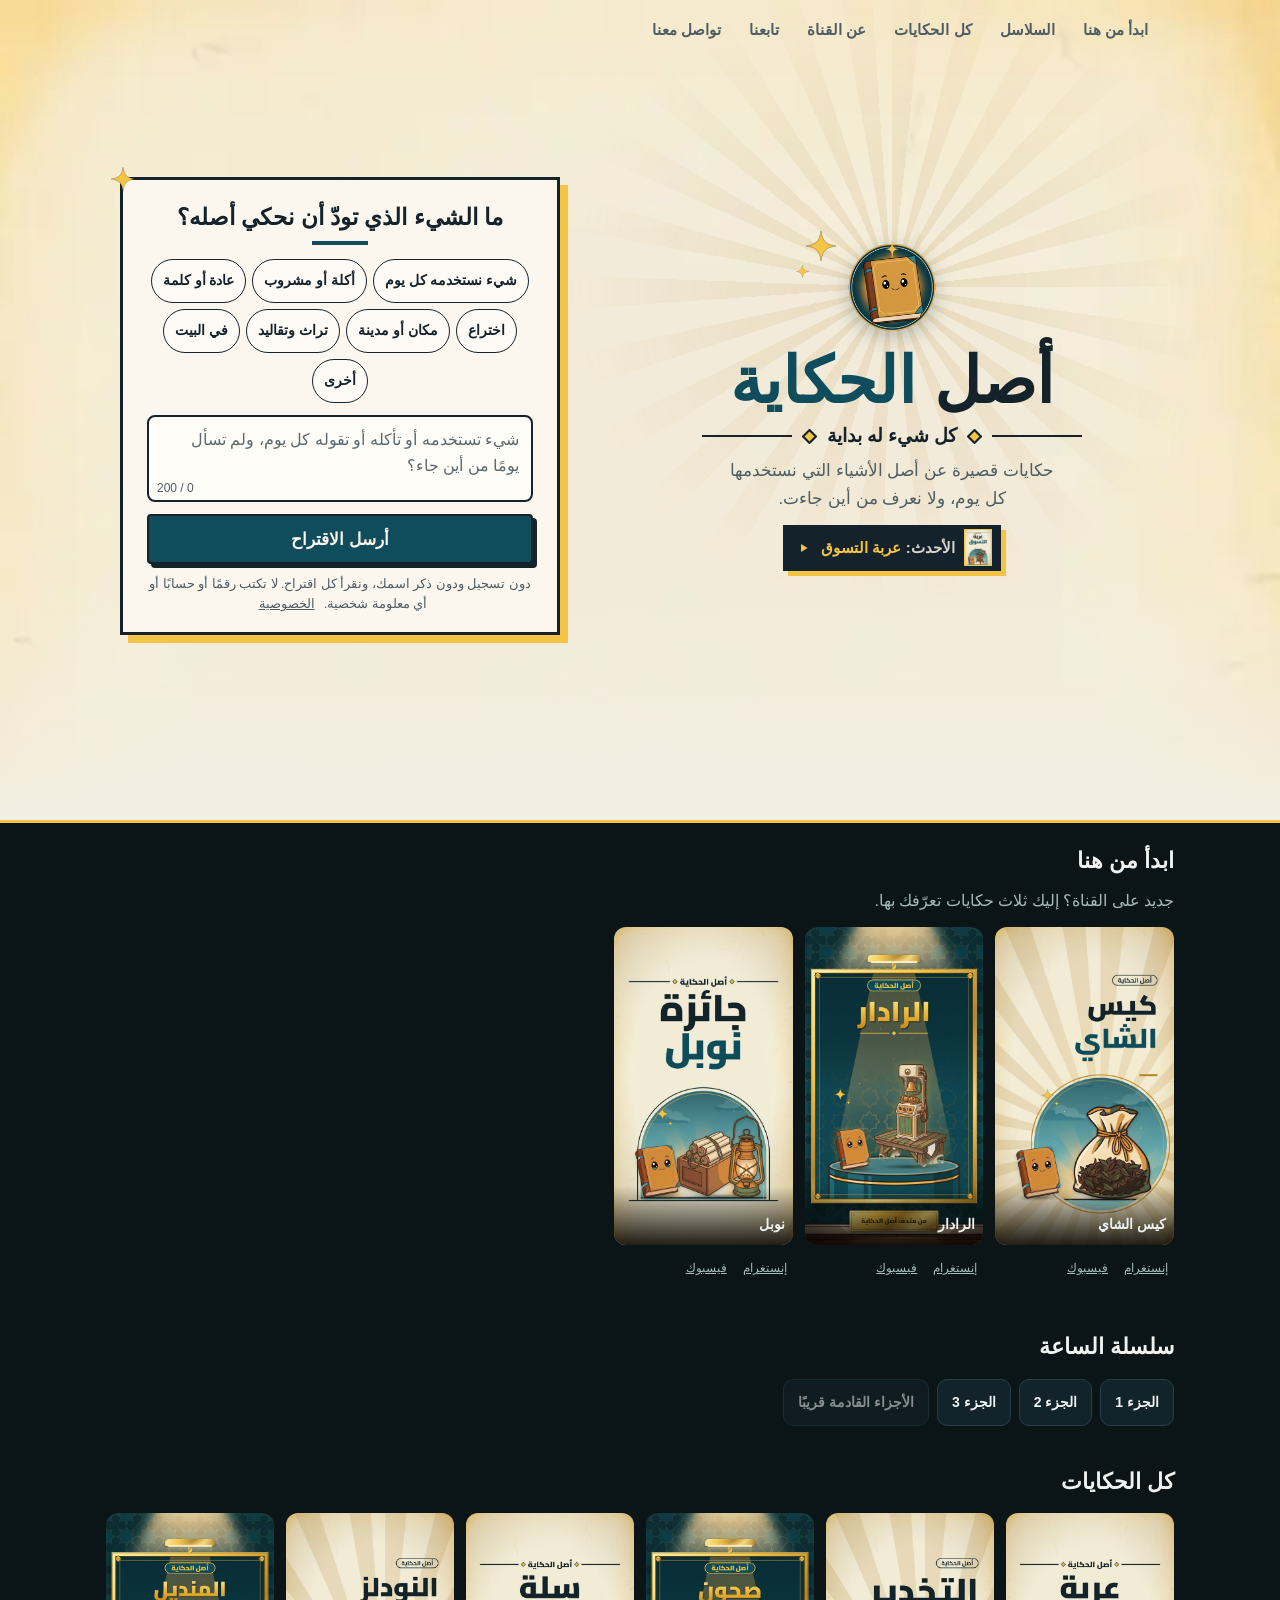
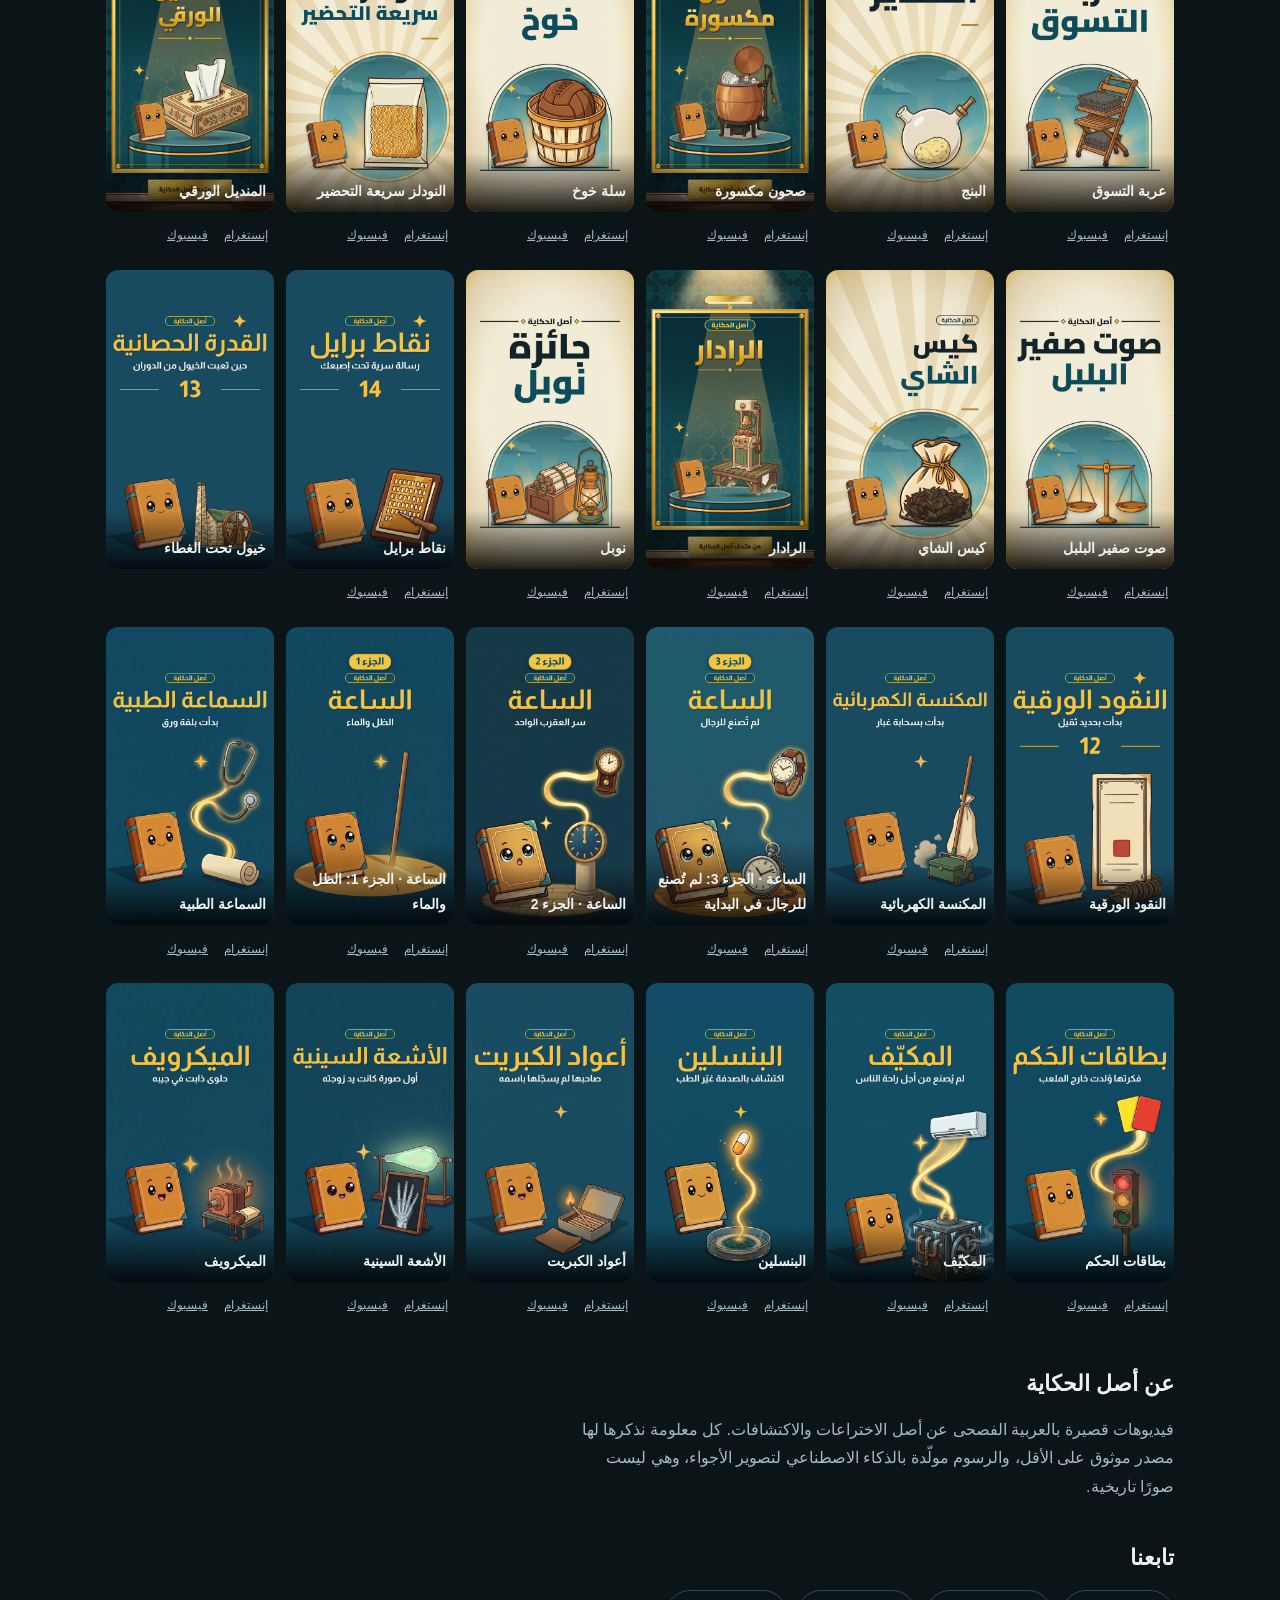
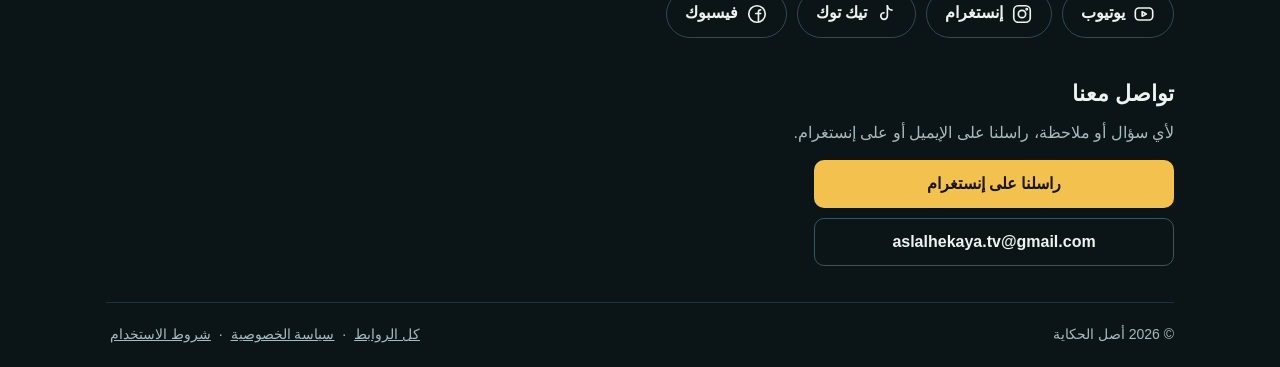
==== commit 9e3be25a: "Site: cloud rebuild 2026-11-22-2148" ====
--- a/index.html
+++ b/index.html
@@ -3,7 +3,7 @@
 <head>
 <meta charset="utf-8">
 <meta name="viewport" content="width=device-width, initial-scale=1, viewport-fit=cover">
-<meta http-equiv="Content-Security-Policy" content="default-src 'none'; img-src 'self'; style-src 'self' 'unsafe-inline' https://fonts.googleapis.com; font-src https://fonts.gstatic.com; script-src https://static.cloudflareinsights.com; connect-src https://cloudflareinsights.com; base-uri 'none'; form-action 'none'">
+<meta http-equiv="Content-Security-Policy" content="default-src 'none'; img-src 'self'; style-src 'self' 'unsafe-inline' https://fonts.googleapis.com; font-src https://fonts.gstatic.com; script-src 'self' https://static.cloudflareinsights.com; connect-src https://asl-suggest.asl-alhekaya.workers.dev https://cloudflareinsights.com; base-uri 'none'; form-action https://asl-suggest.asl-alhekaya.workers.dev 'self'">
 <meta name="referrer" content="strict-origin-when-cross-origin">
 <meta name="theme-color" content="#F3EEE3" media="(prefers-color-scheme: light)">
 <meta name="theme-color" content="#0B2E37" media="(prefers-color-scheme: dark)">
@@ -322,11 +322,27 @@
 </header>
 <section class="card" id="suggest" aria-labelledby="h-suggest">
 <svg class="star s3" viewBox="-1 -1 2 2" aria-hidden="true"><path d="M0 -1 C0.1 -0.32 0.32 -0.1 1 0 C0.32 0.1 0.1 0.32 0 1 C-0.1 0.32 -0.32 0.1 -1 0 C-0.32 -0.1 -0.1 -0.32 0 -1Z"/></svg>
+<form id="sform" method="post" action="https://asl-suggest.asl-alhekaya.workers.dev/suggest">
 <h2 id="h-suggest">ما الشيء الذي تودّ أن نحكي أصله؟</h2>
 <div class="line" aria-hidden="true"></div>
-<p class="lead">اكتب اسم الشيء في نموذج قصير، دون تسجيل ودون ذكر اسمك.</p>
-<a class="pbtn" href="https://docs.google.com/forms/d/e/1FAIpQLSedk0L4NDfFcKsEDVEF9TqHzi3TysLcbzONCDBg_SR7AdgwMQ/viewform" rel="noopener" target="_blank">أرسل اقتراحك</a>
-<p class="note">لا تكتب رقمًا أو حسابًا أو أي معلومة شخصية. <a href="privacy.html">الخصوصية</a></p>
+<fieldset><legend class="sr">من أي باب هو؟ (اختياري)</legend><div class="chips"><label class="chip"><input type="radio" name="topic" value="daily"><span>شيء نستخدمه كل يوم</span></label><label class="chip"><input type="radio" name="topic" value="food"><span>أكلة أو مشروب</span></label><label class="chip"><input type="radio" name="topic" value="habit"><span>عادة أو كلمة</span></label><label class="chip"><input type="radio" name="topic" value="invention"><span>اختراع</span></label><label class="chip"><input type="radio" name="topic" value="place"><span>مكان أو مدينة</span></label><label class="chip"><input type="radio" name="topic" value="heritage"><span>تراث وتقاليد</span></label><label class="chip"><input type="radio" name="topic" value="home"><span>في البيت</span></label><label class="chip"><input type="radio" name="topic" value="other"><span>أخرى</span></label></div></fieldset>
+<div class="field"><label for="stext" class="sr">ما الشيء الذي تودّ أن نحكي أصله؟</label>
+<textarea id="stext" name="text" rows="2" required minlength="3" maxlength="200" aria-describedby="smsg" placeholder="شيء تستخدمه أو تأكله أو تقوله كل يوم، ولم تسأل يومًا من أين جاء؟"></textarea>
+<span class="count" id="scount" aria-hidden="true">0 / 200</span></div>
+<div class="hp" aria-hidden="true"><label>موقعك <input type="text" name="website" tabindex="-1" autocomplete="off"></label></div>
+<input type="hidden" name="src" id="ssrc" value="">
+<input type="hidden" name="t" id="st" value="">
+<p class="msg" id="smsg" role="status" aria-live="polite"></p>
+<p class="msg oops" id="suggest-error">لم يصل الاقتراح، جرّب مرة أخرى بعد قليل.</p>
+<button class="pbtn" id="sbtn" type="submit"><span class="spin" aria-hidden="true"></span><span id="sbtn-label">أرسل الاقتراح</span></button>
+<p class="note">دون تسجيل ودون ذكر اسمك، ونقرأ كل اقتراح. لا تكتب رقمًا أو حسابًا أو أي معلومة شخصية. <a href="privacy.html">الخصوصية</a></p>
+</form>
+<div class="thanks" id="thanks" tabindex="-1">
+<span class="book" aria-hidden="true"><img src="assets/home/book.webp" alt="" width="84" height="98"><svg class="star s4" viewBox="-1 -1 2 2" aria-hidden="true"><path d="M0 -1 C0.1 -0.32 0.32 -0.1 1 0 C0.32 0.1 0.1 0.32 0 1 C-0.1 0.32 -0.32 0.1 -1 0 C-0.32 -0.1 -0.1 -0.32 0 -1Z"/></svg><svg class="star s5" viewBox="-1 -1 2 2" aria-hidden="true"><path d="M0 -1 C0.1 -0.32 0.32 -0.1 1 0 C0.32 0.1 0.1 0.32 0 1 C-0.1 0.32 -0.32 0.1 -1 0 C-0.32 -0.1 -0.1 -0.32 0 -1Z"/></svg></span>
+<h3>وصل اقتراحك، شكرًا لك</h3>
+<p>نقرأ كل اقتراح بأنفسنا. وإذا صار حكاية، ستراه على القناة.</p>
+<a class="pbtn ghost" href="#suggest" id="sagain">اقترح شيئًا آخر</a>
+</div>
 </section>
 <div class="hero night" aria-hidden="true"><div class="hero-book"><img src="assets/home/book.webp" alt="" width="240" height="281"><svg class="star s6" viewBox="-1 -1 2 2" aria-hidden="true"><path d="M0 -1 C0.1 -0.32 0.32 -0.1 1 0 C0.32 0.1 0.1 0.32 0 1 C-0.1 0.32 -0.32 0.1 -1 0 C-0.32 -0.1 -0.1 -0.32 0 -1Z"/></svg><svg class="star s7" viewBox="-1 -1 2 2" aria-hidden="true"><path d="M0 -1 C0.1 -0.32 0.32 -0.1 1 0 C0.32 0.1 0.1 0.32 0 1 C-0.1 0.32 -0.32 0.1 -1 0 C-0.32 -0.1 -0.1 -0.32 0 -1Z"/></svg></div></div>
 </div></div></div>
@@ -342,6 +358,7 @@
 </div>
 </main>
 <div class="wrap"><footer><span>© 2026 أصل الحكاية</span><span><a href="links.html">كل الروابط</a> · <a href="privacy.html">سياسة الخصوصية</a> · <a href="terms.html">شروط الاستخدام</a></span></footer></div>
+<script defer src="assets/suggest.js"></script>
 <script defer src="https://static.cloudflareinsights.com/beacon.min.js" data-cf-beacon='{"token": "c151d936e0444cbea7fa60e3e09dd8c6"}'></script>
 </body>
 </html>
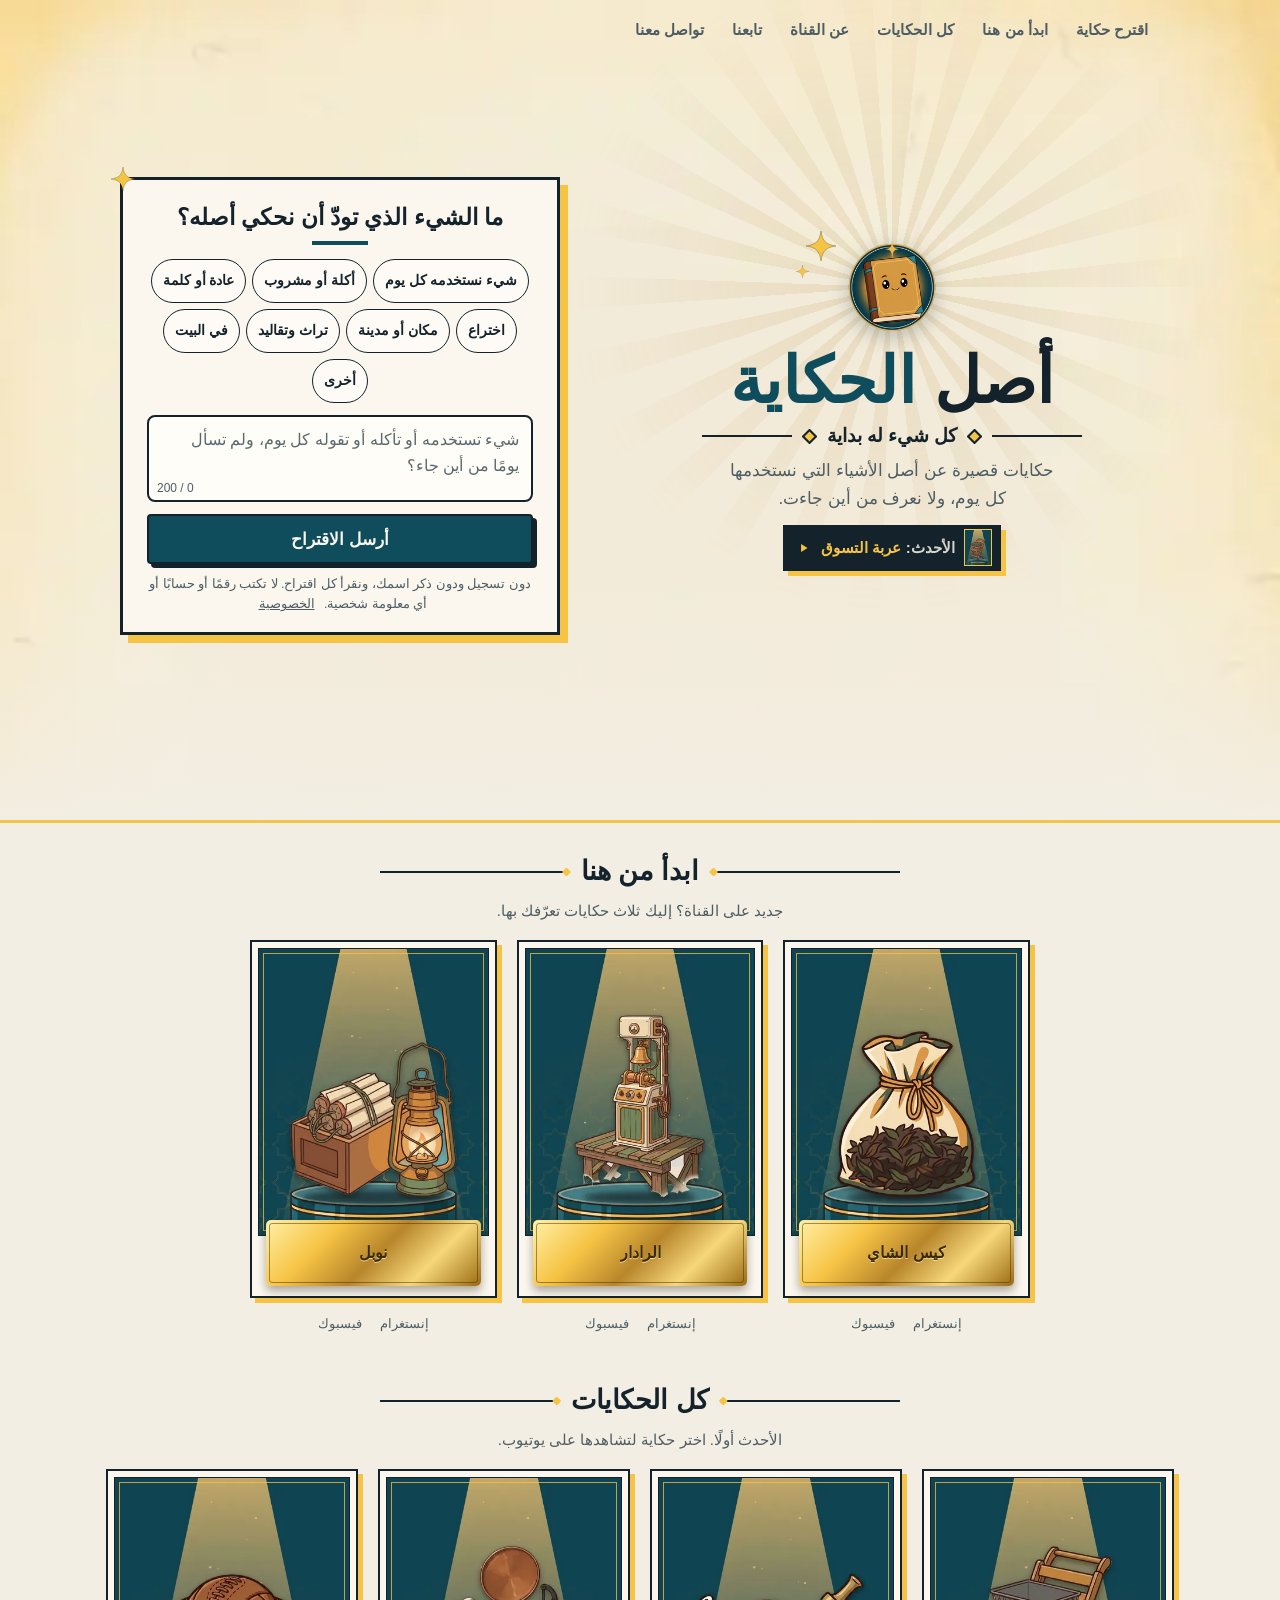
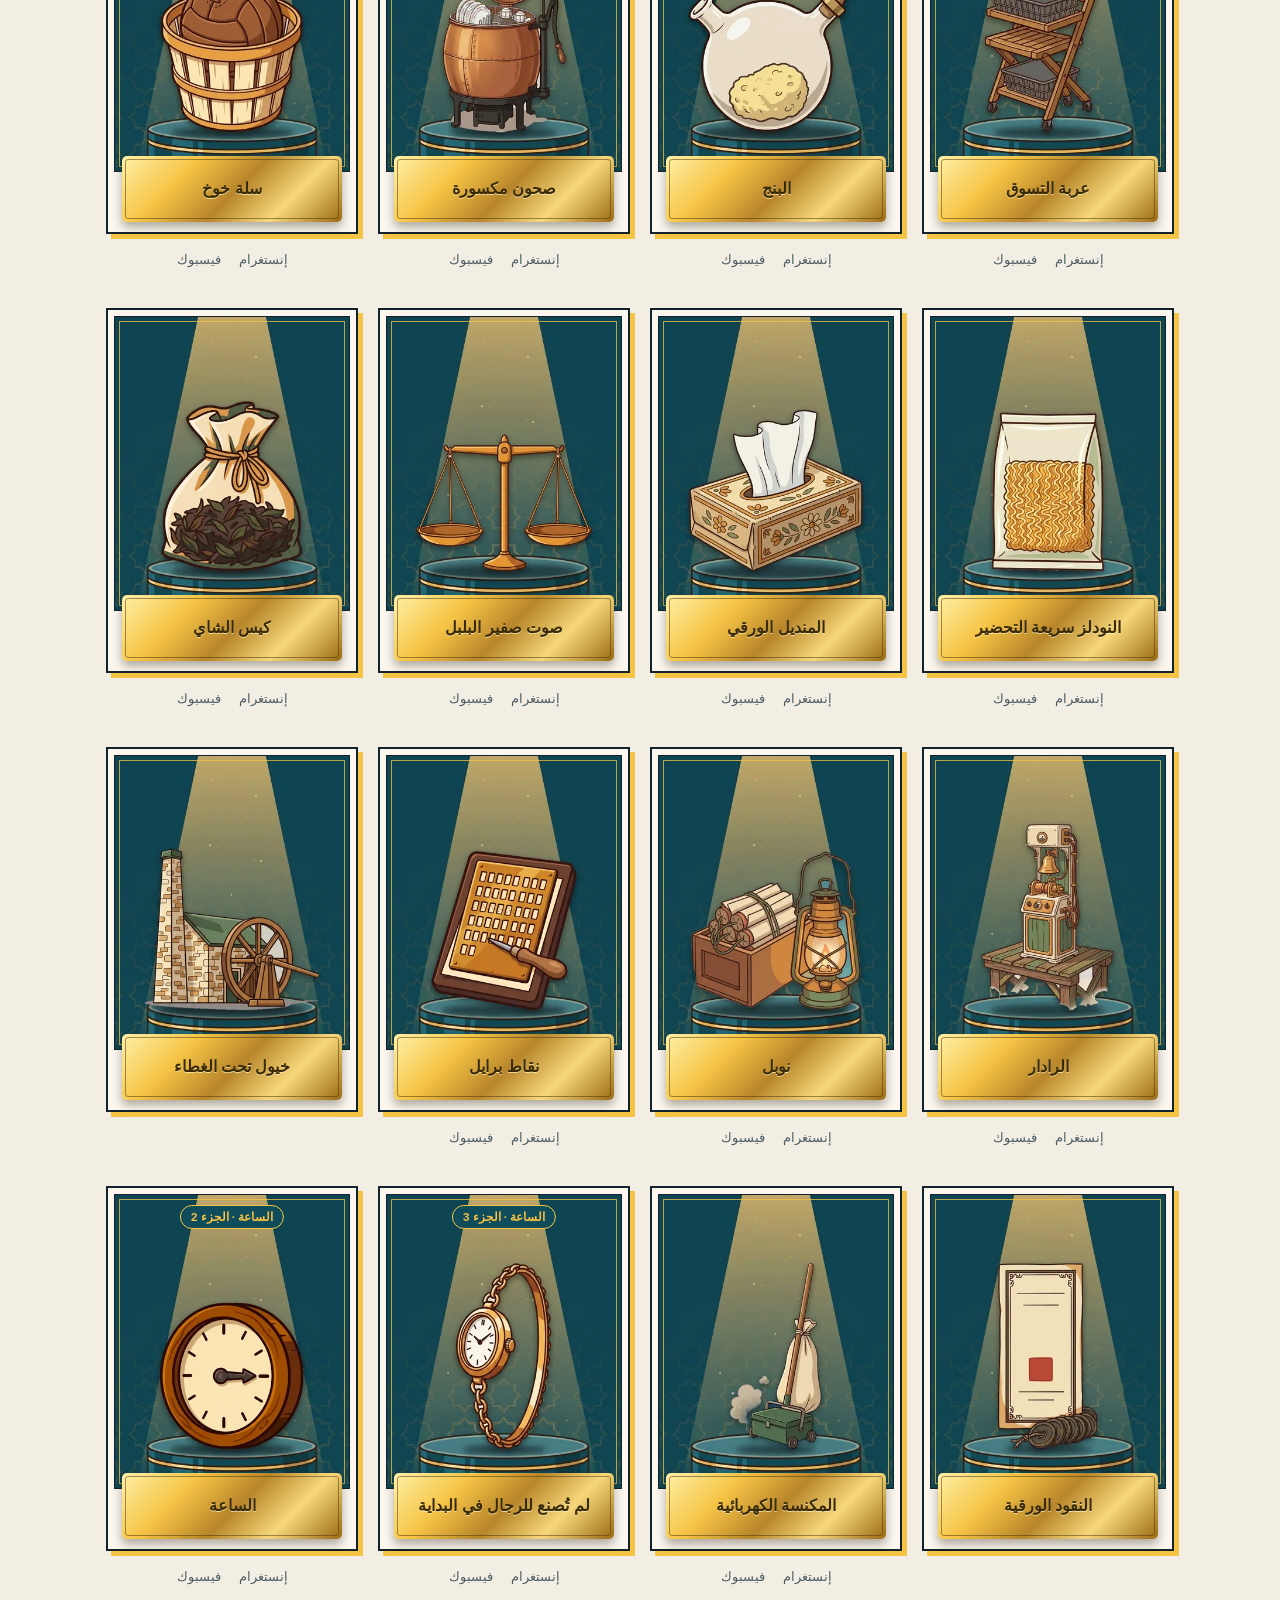
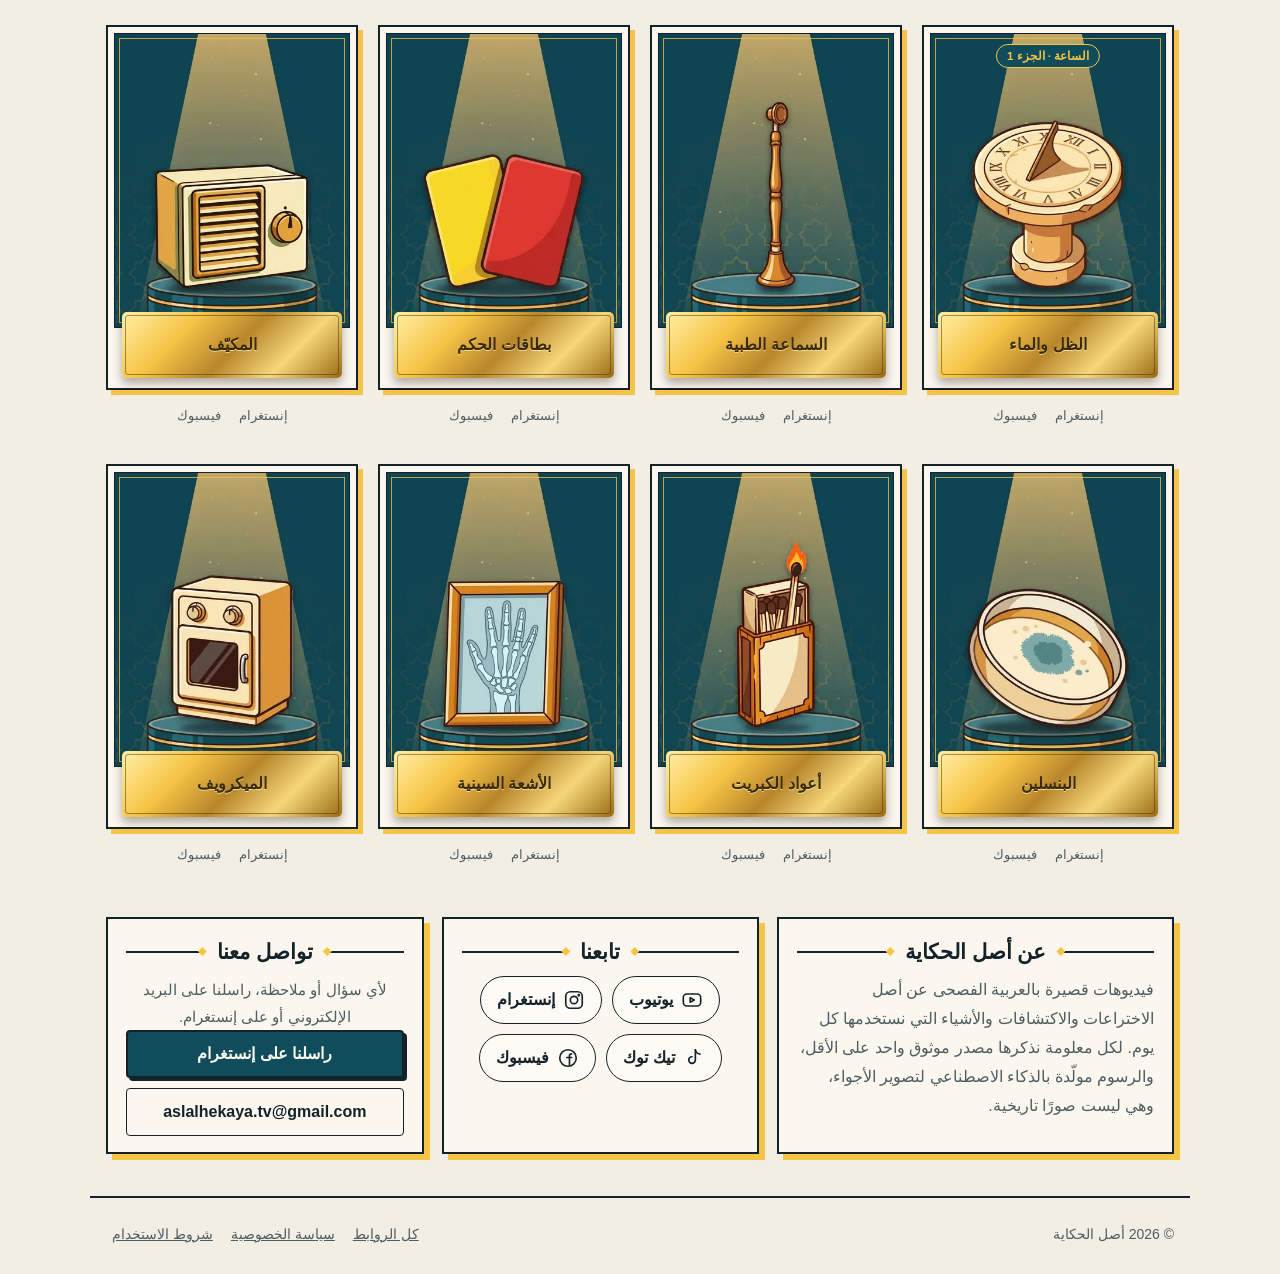
==== commit 4a25f9ee: "Site: cloud rebuild 2026-11-22-2236" ====
--- a/index.html
+++ b/index.html
@@ -19,42 +19,13 @@
 <meta property="og:description" content="كل شيء له بداية… حكايات قصيرة عن أصل الأشياء.">
 <meta property="og:image" content="https://asl-alhekaya.github.io/assets/covers/ep-26.jpg">
 <meta name="twitter:card" content="summary_large_image">
-<link rel="stylesheet" href="https://fonts.googleapis.com/css2?family=Almarai:wght@400;700;800&family=Cairo:wght@700;800;900&family=Reem+Kufi:wght@600;700&display=swap">
+<link rel="stylesheet" href="https://fonts.googleapis.com/css2?family=Almarai:wght@400;700;800&family=Cairo:wght@700;800;900&display=swap">
 <style>
-:root{--bg:#0B1416;--card:#13232A;--ink:#EEF3F2;--muted:#A7BABD;--gold:#F2C14E;--line:#1F3239}
 *{box-sizing:border-box}
 html{-webkit-text-size-adjust:100%}
-body{margin:0;background:var(--bg);color:var(--ink);font-family:"Almarai",Tahoma,sans-serif;line-height:1.8}
-a{color:inherit}
+body{margin:0;background:#F3EEE3;color:#14232B}
+@media (prefers-color-scheme:dark){body{background:#0B2E37;color:#F3EEE3}}
 .wrap{max-width:1100px;margin:0 auto;padding-left:max(16px,env(safe-area-inset-left,0px));padding-right:max(16px,env(safe-area-inset-right,0px))}
-.tag{display:inline-block;background:var(--gold);color:#1A1405;font-weight:800;border-radius:6px;padding:2px 10px;font-size:13px}
-h1,h2,h3{font-family:"Reem Kufi","Almarai",sans-serif;text-wrap:balance;margin:0}
-.btn{display:inline-flex;align-items:center;min-height:48px;background:var(--gold);color:#1A1405;padding:8px 18px;border-radius:10px;font-weight:800;text-decoration:none}
-.btn.ghost{background:transparent;color:var(--ink);border:1px solid #3A5560}
-.btn:focus-visible,.tile:focus-visible,.plat:focus-visible,.alt a:focus-visible,footer a:focus-visible{outline:3px solid var(--gold);outline-offset:3px}
-.wrap section{padding-block:18px}
-.wrap h3{font-size:22px;margin-bottom:12px}
-.parts{display:flex;gap:8px;flex-wrap:wrap}
-.part{background:var(--card);border:1px solid #23404A;border-radius:10px;padding:10px 14px;font-weight:700;font-size:14px}
-.part.soon{opacity:.55}
-.rail{display:grid;grid-template-columns:repeat(auto-fill,minmax(150px,1fr));gap:12px}
-.ep{display:flex;flex-direction:column;gap:2px}
-.alt{display:flex;gap:4px;font-size:12px;flex-wrap:wrap}
-.alt a{color:var(--muted);display:inline-flex;align-items:center;min-height:44px;padding:0 6px}
-.tile{display:block;position:relative;border-radius:12px;overflow:hidden;background:var(--card);text-decoration:none}
-.tile img{width:100%;height:auto;display:block}
-.tile span{position:absolute;bottom:0;left:0;right:0;padding:26px 8px 8px;background:linear-gradient(transparent,rgba(0,0,0,.85));font-size:14px;font-weight:800}
-.about p{color:var(--muted);max-width:68ch;margin:0}
-.plats{display:flex;gap:10px;flex-wrap:wrap}
-.plat{display:inline-flex;align-items:center;gap:8px;min-height:48px;border:1px solid #2E4A54;border-radius:999px;padding:0 18px;font-weight:700;text-decoration:none}
-.sub{color:var(--muted);margin:-6px 0 12px}
-.rail.three{grid-template-columns:repeat(3,minmax(0,1fr));max-width:560px}
-.stack{display:grid;gap:10px;max-width:360px}
-.btn.wide{display:flex;justify-content:center}
-.ico{flex:none}
-footer{border-top:1px solid var(--line);color:var(--muted);padding-block:10px;margin-top:18px;font-size:14px;display:flex;justify-content:space-between;align-items:center;flex-wrap:wrap;gap:0 8px}
-footer a{color:var(--muted);display:inline-flex;align-items:center;min-height:44px;padding:0 4px}
-@media (prefers-reduced-motion:no-preference){.tile img{transition:transform .2s} .tile:hover img{transform:scale(1.03)}}
 .stage{--bg:#F3EEE3;--text:#14232B;--muted:#4D5D63;--title1:#14232B;--title2:#0F4C5C;--frame:#14232B;--rule:#0F4C5C;
   --diamond:#F6C445;--focus:#1A7089;--err:#A63D2A;--day:block;--day-flex:flex;--night:none;--night-flex:none;
   --gold-grad:linear-gradient(135deg,#fff0a8 0%,#F6C445 28%,#b8862b 52%,#f6d77a 74%,#9a6a12 100%);
@@ -300,13 +271,113 @@
 :root .stage::before{bottom:88px}
 :root .stage .plaque{top:-28px;width:300px;height:58px;font-size:20px}
 }
+.low,.low *,.low *::before,.low *::after{box-sizing:border-box}
+.low{--ink:#14232B;--muted:#4D5D63;--paper:#FBF7EE;--teal:#0F4C5C;--gold:#F6C445;--goldD:#b8862b;--focus:#1A7089;
+  --gold-grad:linear-gradient(135deg,#fff0a8 0%,#F6C445 28%,#b8862b 52%,#f6d77a 74%,#9a6a12 100%);
+  color:var(--ink);font-family:"Almarai",Tahoma,sans-serif;line-height:1.8}
+.low h2,.low h3,.low .sec-h{font-family:"Cairo","Almarai",Tahoma,sans-serif;margin:0;text-wrap:balance}
+.low a{color:inherit}
+.low a:focus-visible,.low summary:focus-visible{outline:3px solid var(--focus);outline-offset:3px}
+.low .sec{padding-block:30px 6px}
+.low .sec-h{display:flex;align-items:center;justify-content:center;gap:12px;font-size:24px;font-weight:800;line-height:1.4;
+  text-align:center;margin:0 auto 6px;max-width:520px;color:var(--ink)}
+.low .sec-h i{flex:1;height:2px;background:var(--ink);position:relative;min-width:24px}
+.low .sec-h i::after{content:"";position:absolute;top:50%;width:9px;height:9px;margin-top:-4.5px;background:var(--gold);
+  clip-path:polygon(50% 0,100% 50%,50% 100%,0 50%)}
+.low .sec-h i:first-child::after{left:-2px}
+.low .sec-h i:last-child::after{right:-2px}
+.low .sub{color:var(--muted);text-align:center;margin:0 auto 16px;max-width:52ch;font-size:15px}
+
+/* the episode card: equal heights, real-text titles, nothing tilted */
+.low .cards{list-style:none;margin:0;padding:0;display:grid;grid-template-columns:repeat(2,minmax(0,1fr));gap:18px 12px}
+.low .ep{display:flex;flex-direction:column;min-width:0}
+.low .ep-a{position:relative;display:flex;flex-direction:column;text-decoration:none;background:var(--paper);
+  border:2px solid var(--ink);box-shadow:5px 5px 0 var(--gold);padding:6px 6px 0;transition:box-shadow .15s,transform .15s}
+.low .art{position:relative;display:block;aspect-ratio:4/5;overflow:hidden;background:#124351;border:1.5px solid var(--ink)}
+.low .art::after{content:"";position:absolute;inset:4px;border:1px solid rgba(246,196,69,.75);pointer-events:none}
+.low .art img{display:block;width:100%;height:100%;object-fit:cover}
+.low .art.paint{display:flex;align-items:center;justify-content:center;
+  background:radial-gradient(ellipse 80% 55% at 50% 0,rgba(255,232,170,.35),transparent 70%),linear-gradient(180deg,#155061,#0B2E37)}
+.low .art.paint img{width:auto;height:82%;aspect-ratio:9/16;object-fit:cover;outline:3px solid #c9a24a;outline-offset:0;
+  box-shadow:0 8px 16px rgba(0,0,0,.5)}
+.low .plq{position:relative;z-index:1;display:flex;flex-direction:column;align-items:center;justify-content:center;gap:0;
+  min-height:62px;margin:-16px 8px 10px;padding:7px 10px 6px;border-radius:5px;background:var(--gold-grad);
+  box-shadow:0 5px 10px rgba(30,20,8,.35);color:#3a2a06;text-align:center}
+.low .plq::before{content:"";position:absolute;inset:3px;border:1px solid rgba(70,48,6,.5);border-radius:3px;pointer-events:none}
+.low .ttl{font-family:"Cairo","Almarai",sans-serif;font-weight:900;font-size:15px;line-height:1.55;margin:0;padding-bottom:1px;color:#3a2a06;
+  text-shadow:0 1px 0 rgba(255,240,190,.7);overflow-wrap:anywhere;display:-webkit-box;-webkit-box-orient:vertical;
+  -webkit-line-clamp:2;line-clamp:2;overflow:hidden}
+.low .lab{position:absolute;z-index:2;top:10px;left:50%;transform:translateX(-50%);max-width:calc(100% - 20px);
+  padding:0 10px;border-radius:999px;background:#0F4C5C;border:1.5px solid #F6C445;color:#F6C445;white-space:nowrap;overflow:hidden;
+  text-overflow:ellipsis;font-family:"Cairo","Almarai",sans-serif;font-weight:800;font-size:11.5px;line-height:22px}
+.low .also{display:flex;justify-content:center;flex-wrap:wrap;gap:0 2px;margin:4px 0 0;font-size:12.5px}
+.low .also a{display:inline-flex;align-items:center;min-height:44px;padding:0 8px;color:var(--muted);text-decoration:none}
+.low .also a:hover{color:var(--ink);text-decoration:underline}
+@media (hover:hover){.low .ep-a:hover{box-shadow:7px 7px 0 var(--gold)}}
+@media (hover:hover) and (prefers-reduced-motion:no-preference){.low .ep-a:hover{transform:translateY(-3px)}}
+.low .ep-a:focus-visible{outline:3px solid var(--focus);outline-offset:4px}
+/* three cards (the start-here picks): on two columns the third stands centred, never alone at the side */
+.low .cards.three>.ep:nth-child(3):last-child{grid-column:1/-1;justify-self:center;width:calc(50% - 6px)}
+
+/* museum-label panels: about, follow, contact */
+.low .labels{display:grid;gap:18px;padding-block:34px 8px}
+.low .panel{position:relative;background:var(--paper);border:2px solid var(--ink);box-shadow:6px 6px 0 var(--gold);padding:18px 18px 16px}
+.low .panel .sec-h{font-size:21px;margin-bottom:10px}
+.low .panel p{margin:0;color:var(--muted)}
+.low .panel .row{display:flex;flex-wrap:wrap;gap:10px;justify-content:center}
+.low .panel .stack{display:grid;gap:10px}
+.low .btn{display:inline-flex;align-items:center;justify-content:center;gap:8px;min-height:48px;padding:6px 18px;
+  border:2px solid var(--ink);border-radius:4px;background:var(--teal);color:#FBF7EE;box-shadow:3px 3px 0 var(--ink);
+  font-family:"Cairo","Almarai",sans-serif;font-weight:800;font-size:16px;text-decoration:none;text-align:center;overflow-wrap:anywhere}
+.low .btn.ghost{background:transparent;color:var(--ink);box-shadow:none;border-width:1.5px}
+.low .btn.wide{display:flex;width:100%}
+.low .pill{display:inline-flex;align-items:center;justify-content:center;gap:8px;min-height:48px;padding:0 16px;border:1.5px solid var(--ink);
+  border-radius:999px;background:rgba(255,253,248,.7);font-weight:700;text-decoration:none}
+.low .pill:hover,.low .btn.ghost:hover{background:#fff}
+.low .ico{flex:none}
+.low .foot{display:flex;flex-wrap:wrap;align-items:center;justify-content:center;gap:0 6px;margin-top:34px;padding-block:14px 18px;
+  border-top:2px solid var(--ink);color:var(--muted);font-size:14px;text-align:center}
+.low .foot a{display:inline-flex;align-items:center;min-height:44px;padding:0 6px;color:var(--muted)}
+.low .foot .copy{flex-basis:100%}
+@media (min-width:640px){
+  .low .cards{grid-template-columns:repeat(3,minmax(0,1fr));gap:22px 16px}
+  .low .cards.three>.ep:nth-child(3):last-child{grid-column:auto;justify-self:stretch;width:auto}
+  .low .ttl{font-size:16px}
+  .low .plq{min-height:66px}
+}
+@media (min-width:960px){
+  .low .cards{grid-template-columns:repeat(4,minmax(0,1fr));gap:26px 20px}
+  .low .cards.three{grid-template-columns:repeat(3,minmax(0,1fr));max-width:780px;margin-inline:auto}
+  .low .labels{grid-template-columns:1.25fr 1fr 1fr;align-items:stretch}
+  .low .sec-h{font-size:27px}
+  .low .foot .copy{flex-basis:auto;margin-inline-end:auto}
+}
+@media (prefers-color-scheme:dark){
+:root .low{--ink:#F3EEE3;--muted:#C9D6D6;--paper:#0B2E37;--focus:#F6C445;color:#F3EEE3}
+:root .low .sec-h{color:#F6C445}
+:root .low .sec-h i{height:0;background:none;border-top:3px double rgba(246,196,69,.8)}
+:root .low .sec-h i::after{margin-top:-6px}
+:root .low .ep-a{background:linear-gradient(180deg,#0B2E37,#06222C);border:1px solid rgba(246,196,69,.75); box-shadow:inset 0 0 0 3px #06222C,inset 0 0 0 4px rgba(246,196,69,.3),0 12px 24px rgba(0,0,0,.45)}
+:root .low .art{border:1px solid rgba(246,196,69,.55)}
+:root .low .also a{color:#C9D6D6}
+:root .low .also a:hover{color:#F6C445}
+:root .low .panel{background:linear-gradient(180deg,rgba(5,28,36,.92),rgba(3,20,26,.94));border:1px solid rgba(246,196,69,.8);border-radius:3px; box-shadow:inset 0 0 0 5px rgba(3,20,26,.92),inset 0 0 0 6px rgba(246,196,69,.38),0 16px 32px rgba(0,0,0,.45);padding:22px 18px 18px}
+:root .low .panel::after{content:"";position:absolute;inset:9px;pointer-events:none; background:radial-gradient(circle at 40% 40%,#fff3c0 0,#c9a24a 40%,#7a5a10 62%,transparent 68%) 0 0/7px 7px no-repeat, radial-gradient(circle at 40% 40%,#fff3c0 0,#c9a24a 40%,#7a5a10 62%,transparent 68%) 100% 0/7px 7px no-repeat, radial-gradient(circle at 40% 40%,#fff3c0 0,#c9a24a 40%,#7a5a10 62%,transparent 68%) 0 100%/7px 7px no-repeat, radial-gradient(circle at 40% 40%,#fff3c0 0,#c9a24a 40%,#7a5a10 62%,transparent 68%) 100% 100%/7px 7px no-repeat}
+:root .low .panel p{color:#D9E3E2}
+:root .low .btn{background:var(--gold-grad);color:#3a2a06;border:0;border-radius:6px;box-shadow:0 6px 14px rgba(0,0,0,.4);font-weight:900; text-shadow:0 1px 0 rgba(255,240,190,.7)}
+:root .low .btn.ghost{background:transparent;color:#F6C445;border:1px solid rgba(246,196,69,.75);box-shadow:none;text-shadow:none}
+:root .low .pill{background:rgba(2,15,20,.55);border:1px solid rgba(246,196,69,.55);color:#F3EEE3}
+:root .low .pill:hover,:root .low .btn.ghost:hover{background:rgba(246,196,69,.12)}
+:root .low .foot{border-top:1px solid rgba(246,196,69,.45);color:#C9D6D6}
+:root .low .foot a{color:#C9D6D6}
+}
 </style>
 </head>
 <body>
 <main id="top">
 <div class="stage">
-<details class="menu"><summary><svg width="18" height="18" viewBox="0 0 24 24" fill="none" stroke="currentColor" stroke-width="2.2" stroke-linecap="round" aria-hidden="true"><path d="M4 7h16M4 12h16M4 17h16"/></svg><span class="sr">القائمة</span></summary><nav aria-label="أقسام الصفحة"><a href="#start">ابدأ من هنا</a><a href="#series">السلاسل</a><a href="#all">كل الحكايات</a><a href="#about">عن القناة</a><a href="#follow">تابعنا</a><a href="#contact">تواصل معنا</a></nav></details>
-<nav class="topnav" aria-label="أقسام الصفحة"><a href="#start">ابدأ من هنا</a><a href="#series">السلاسل</a><a href="#all">كل الحكايات</a><a href="#about">عن القناة</a><a href="#follow">تابعنا</a><a href="#contact">تواصل معنا</a></nav>
+<details class="menu"><summary><svg width="18" height="18" viewBox="0 0 24 24" fill="none" stroke="currentColor" stroke-width="2.2" stroke-linecap="round" aria-hidden="true"><path d="M4 7h16M4 12h16M4 17h16"/></svg><span class="sr">القائمة</span></summary><nav aria-label="أقسام الصفحة"><a href="#suggest">اقترح حكاية</a><a href="#start">ابدأ من هنا</a><a href="#all">كل الحكايات</a><a href="#about">عن القناة</a><a href="#follow">تابعنا</a><a href="#contact">تواصل معنا</a></nav></details>
+<nav class="topnav" aria-label="أقسام الصفحة"><a href="#suggest">اقترح حكاية</a><a href="#start">ابدأ من هنا</a><a href="#all">كل الحكايات</a><a href="#about">عن القناة</a><a href="#follow">تابعنا</a><a href="#contact">تواصل معنا</a></nav>
 <div class="lamp night" aria-hidden="true"><i class="arm"></i><i class="bar"></i><i class="strip"></i></div>
 <div class="stage-in"><div class="frame">
 <i class="corner c1 night" aria-hidden="true"></i><i class="corner c2 night" aria-hidden="true"></i><i class="corner c3 night" aria-hidden="true"></i><i class="corner c4 night" aria-hidden="true"></i>
@@ -318,7 +389,7 @@
 <p class="mast"><i></i><svg viewBox="0 0 14 14" aria-hidden="true"><path d="M7 1 13 7 7 13 1 7Z"/></svg><span>كل شيء له بداية</span><svg viewBox="0 0 14 14" aria-hidden="true"><path d="M7 1 13 7 7 13 1 7Z"/></svg><i></i></p>
 <div class="divider" aria-hidden="true"><i></i><b></b><i></i></div>
 <p class="breath">حكايات قصيرة عن أصل الأشياء التي نستخدمها كل يوم، ولا نعرف من أين جاءت.</p>
-<a class="latest" href="https://youtube.com/shorts/ThOvtmx-Smw" rel="noopener" target="_blank"><img src="assets/covers/ep-26.jpg" alt="" width="26" height="35"><span class="t"><small>الأحدث:</small> عربة التسوق</span><svg width="14" height="14" viewBox="0 0 24 24" fill="currentColor" aria-hidden="true"><path d="M7 5v14l11-7z"/></svg></a>
+<a class="latest" href="https://youtube.com/shorts/ThOvtmx-Smw" rel="noopener" target="_blank"><img src="assets/cards/ep-26.webp" alt="" width="26" height="35"><span class="t"><small>الأحدث:</small> عربة التسوق</span><svg width="14" height="14" viewBox="0 0 24 24" fill="currentColor" aria-hidden="true"><path d="M7 5v14l11-7z"/></svg></a>
 </header>
 <section class="card" id="suggest" aria-labelledby="h-suggest">
 <svg class="star s3" viewBox="-1 -1 2 2" aria-hidden="true"><path d="M0 -1 C0.1 -0.32 0.32 -0.1 1 0 C0.32 0.1 0.1 0.32 0 1 C-0.1 0.32 -0.32 0.1 -1 0 C-0.32 -0.1 -0.1 -0.32 0 -1Z"/></svg>
@@ -348,16 +419,17 @@
 </div></div></div>
 <div class="floor night"><div class="plaque" role="img" aria-label="من متحف أصل الحكاية">من متحف أصل الحكاية</div></div>
 </div>
-<div class="wrap">
-<section id="start"><h3>ابدأ من هنا</h3><p class="sub">جديد على القناة؟ إليك ثلاث حكايات تعرّفك بها.</p><div class="rail three"><div class="ep"><a class="tile" href="https://youtu.be/D1qaRt3w5ZI" rel="noopener" target="_blank"><img src="assets/covers/ep-19.jpg" alt="غلاف كيس الشاي" loading="lazy" width="540" height="960"><span>كيس الشاي</span></a><div class="alt"><a href="https://www.instagram.com/reel/DfZqdzpEuWy/" rel="noopener" target="_blank">إنستغرام</a><a href="https://www.facebook.com/reel/1075577715483883/" rel="noopener" target="_blank">فيسبوك</a></div></div><div class="ep"><a class="tile" href="https://youtu.be/Iq4B_9UR4tc" rel="noopener" target="_blank"><img src="assets/covers/ep-18.jpg" alt="غلاف الرادار" loading="lazy" width="540" height="960"><span>الرادار</span></a><div class="alt"><a href="https://www.instagram.com/reel/DfVS2JpPEEv/" rel="noopener" target="_blank">إنستغرام</a><a href="https://www.facebook.com/reel/1789491178973885/" rel="noopener" target="_blank">فيسبوك</a></div></div><div class="ep"><a class="tile" href="https://youtu.be/DGd7j4nPJto" rel="noopener" target="_blank"><img src="assets/covers/ep-16.jpg" alt="غلاف نوبل" loading="lazy" width="540" height="960"><span>نوبل</span></a><div class="alt"><a href="https://www.instagram.com/reel/DfPuFqiNc3w/" rel="noopener" target="_blank">إنستغرام</a><a href="https://www.facebook.com/reel/1173332141692973/" rel="noopener" target="_blank">فيسبوك</a></div></div></div></section>
-<div id="series"><section><h3>سلسلة الساعة</h3><div class="parts"><span class="part">الجزء 1</span><span class="part">الجزء 2</span><span class="part">الجزء 3</span><span class="part soon">الأجزاء القادمة قريبًا</span></div></section></div>
-<section id="all"><h3>كل الحكايات</h3><div class="rail"><div class="ep"><a class="tile" href="https://youtube.com/shorts/ThOvtmx-Smw" rel="noopener" target="_blank"><img src="assets/covers/ep-26.jpg" alt="غلاف عربة التسوق" loading="lazy" width="540" height="960"><span>عربة التسوق</span></a><div class="alt"><a href="https://www.instagram.com/reel/DgBGW-WJLey/" rel="noopener" target="_blank">إنستغرام</a><a href="https://www.facebook.com/reel/1667495831592956/" rel="noopener" target="_blank">فيسبوك</a></div></div><div class="ep"><a class="tile" href="https://youtube.com/shorts/b5p6Jxwa-e0" rel="noopener" target="_blank"><img src="assets/covers/ep-25.jpg" alt="غلاف البنج" loading="lazy" width="540" height="960"><span>البنج</span></a><div class="alt"><a href="https://www.instagram.com/reel/Df7zZngpC06/" rel="noopener" target="_blank">إنستغرام</a><a href="https://www.facebook.com/reel/1137719635516307/" rel="noopener" target="_blank">فيسبوك</a></div></div><div class="ep"><a class="tile" href="https://youtube.com/shorts/cZubp0-IZ94" rel="noopener" target="_blank"><img src="assets/covers/ep-24.jpg" alt="غلاف صحون مكسورة" loading="lazy" width="540" height="960"><span>صحون مكسورة</span></a><div class="alt"><a href="https://www.instagram.com/reel/Df2dhwVFFYI/" rel="noopener" target="_blank">إنستغرام</a><a href="https://www.facebook.com/reel/2185479825694229/" rel="noopener" target="_blank">فيسبوك</a></div></div><div class="ep"><a class="tile" href="https://www.youtube.com/shorts/9NK3agA2jSs" rel="noopener" target="_blank"><img src="assets/covers/ep-23.jpg" alt="غلاف سلة خوخ" loading="lazy" width="540" height="960"><span>سلة خوخ</span></a><div class="alt"><a href="https://www.instagram.com/reel/DfxhtdMud-N/" rel="noopener" target="_blank">إنستغرام</a><a href="https://www.facebook.com/reel/1855632228951709/" rel="noopener" target="_blank">فيسبوك</a></div></div><div class="ep"><a class="tile" href="https://youtube.com/shorts/bbHlLsApxSc" rel="noopener" target="_blank"><img src="assets/covers/ep-indomie.jpg" alt="غلاف النودلز سريعة التحضير" loading="lazy" width="540" height="960"><span>النودلز سريعة التحضير</span></a><div class="alt"><a href="https://www.instagram.com/reel/DfrRLlTAEw8/" rel="noopener" target="_blank">إنستغرام</a><a href="https://www.facebook.com/reel/1844414549922181/" rel="noopener" target="_blank">فيسبوك</a></div></div><div class="ep"><a class="tile" href="https://youtu.be/zAd3ABfnWiY" rel="noopener" target="_blank"><img src="assets/covers/ep-21.jpg" alt="غلاف المنديل الورقي" loading="lazy" width="540" height="960"><span>المنديل الورقي</span></a><div class="alt"><a href="https://www.instagram.com/reel/Dfkj7gBhqXS/" rel="noopener" target="_blank">إنستغرام</a><a href="https://www.facebook.com/reel/1076460752105119/" rel="noopener" target="_blank">فيسبوك</a></div></div><div class="ep"><a class="tile" href="https://youtube.com/shorts/4JhiwaYCotY" rel="noopener" target="_blank"><img src="assets/covers/ep-bulbul_safir.jpg" alt="غلاف صوت صفير البلبل" loading="lazy" width="540" height="960"><span>صوت صفير البلبل</span></a><div class="alt"><a href="https://www.instagram.com/reel/DfeWyVZtzm9/" rel="noopener" target="_blank">إنستغرام</a><a href="https://www.facebook.com/reel/1436357701981791/" rel="noopener" target="_blank">فيسبوك</a></div></div><div class="ep"><a class="tile" href="https://youtu.be/D1qaRt3w5ZI" rel="noopener" target="_blank"><img src="assets/covers/ep-19.jpg" alt="غلاف كيس الشاي" loading="lazy" width="540" height="960"><span>كيس الشاي</span></a><div class="alt"><a href="https://www.instagram.com/reel/DfZqdzpEuWy/" rel="noopener" target="_blank">إنستغرام</a><a href="https://www.facebook.com/reel/1075577715483883/" rel="noopener" target="_blank">فيسبوك</a></div></div><div class="ep"><a class="tile" href="https://youtu.be/Iq4B_9UR4tc" rel="noopener" target="_blank"><img src="assets/covers/ep-18.jpg" alt="غلاف الرادار" loading="lazy" width="540" height="960"><span>الرادار</span></a><div class="alt"><a href="https://www.instagram.com/reel/DfVS2JpPEEv/" rel="noopener" target="_blank">إنستغرام</a><a href="https://www.facebook.com/reel/1789491178973885/" rel="noopener" target="_blank">فيسبوك</a></div></div><div class="ep"><a class="tile" href="https://youtu.be/DGd7j4nPJto" rel="noopener" target="_blank"><img src="assets/covers/ep-16.jpg" alt="غلاف نوبل" loading="lazy" width="540" height="960"><span>نوبل</span></a><div class="alt"><a href="https://www.instagram.com/reel/DfPuFqiNc3w/" rel="noopener" target="_blank">إنستغرام</a><a href="https://www.facebook.com/reel/1173332141692973/" rel="noopener" target="_blank">فيسبوك</a></div></div><div class="ep"><a class="tile" href="https://youtube.com/shorts/BgieUoicgt8" rel="noopener" target="_blank"><img src="assets/covers/ep-13.jpg" alt="غلاف نقاط برايل" loading="lazy" width="540" height="960"><span>نقاط برايل</span></a><div class="alt"><a href="https://www.instagram.com/reel/DfLIAtpBXsx/" rel="noopener" target="_blank">إنستغرام</a><a href="https://www.facebook.com/reel/1813261956481191/" rel="noopener" target="_blank">فيسبوك</a></div></div><div class="ep"><a class="tile" href="https://youtube.com/shorts/pvs9-6oGDSY" rel="noopener" target="_blank"><img src="assets/covers/ep-12.jpg" alt="غلاف خيول تحت الغطاء" loading="lazy" width="540" height="960"><span>خيول تحت الغطاء</span></a></div><div class="ep"><a class="tile" href="https://youtube.com/shorts/ciP0V4cjH_g" rel="noopener" target="_blank"><img src="assets/covers/ep-11.jpg" alt="غلاف النقود الورقية" loading="lazy" width="540" height="960"><span>النقود الورقية</span></a></div><div class="ep"><a class="tile" href="https://youtube.com/shorts/QHmnqIVQKto" rel="noopener" target="_blank"><img src="assets/covers/ep-10.jpg" alt="غلاف المكنسة الكهربائية" loading="lazy" width="540" height="960"><span>المكنسة الكهربائية</span></a><div class="alt"><a href="https://www.instagram.com/reel/De47e8ZDPHm/" rel="noopener" target="_blank">إنستغرام</a><a href="https://www.facebook.com/reel/1170429978817207/" rel="noopener" target="_blank">فيسبوك</a></div></div><div class="ep"><a class="tile" href="https://youtube.com/shorts/ylKsq-vxJ4c" rel="noopener" target="_blank"><img src="assets/covers/clock-3.jpg" alt="غلاف الساعة · الجزء 3: لم تُصنع للرجال في البداية" loading="lazy" width="540" height="960"><span>الساعة · الجزء 3: لم تُصنع للرجال في البداية</span></a><div class="alt"><a href="https://www.instagram.com/reel/DexAGC1DTti/" rel="noopener" target="_blank">إنستغرام</a><a href="https://www.facebook.com/reel/4396235464040562/" rel="noopener" target="_blank">فيسبوك</a></div></div><div class="ep"><a class="tile" href="https://youtube.com/shorts/WFPuGiCEqwM" rel="noopener" target="_blank"><img src="assets/covers/clock-2.jpg" alt="غلاف الساعة · الجزء 2" loading="lazy" width="540" height="960"><span>الساعة · الجزء 2</span></a><div class="alt"><a href="https://www.instagram.com/asl.alhekaya_tv/reel/Deq9KFolF-b/" rel="noopener" target="_blank">إنستغرام</a><a href="https://www.facebook.com/reel/1835672714234602" rel="noopener" target="_blank">فيسبوك</a></div></div><div class="ep"><a class="tile" href="https://youtube.com/shorts/QRI7yqFJESo" rel="noopener" target="_blank"><img src="assets/covers/clock-1.jpg" alt="غلاف الساعة · الجزء 1: الظل والماء" loading="lazy" width="540" height="960"><span>الساعة · الجزء 1: الظل والماء</span></a><div class="alt"><a href="https://www.instagram.com/reel/DemYXryDSG3/" rel="noopener" target="_blank">إنستغرام</a><a href="https://www.facebook.com/reel/28579849935016892/" rel="noopener" target="_blank">فيسبوك</a></div></div><div class="ep"><a class="tile" href="https://youtube.com/shorts/Krwh85FuD18" rel="noopener" target="_blank"><img src="assets/covers/ep-08.jpg" alt="غلاف السماعة الطبية" loading="lazy" width="540" height="960"><span>السماعة الطبية</span></a><div class="alt"><a href="https://www.instagram.com/reel/Ded51CeNONn/" rel="noopener" target="_blank">إنستغرام</a><a href="https://www.facebook.com/reel/949933704857780/" rel="noopener" target="_blank">فيسبوك</a></div></div><div class="ep"><a class="tile" href="https://youtube.com/shorts/3D2um3kyAa4" rel="noopener" target="_blank"><img src="assets/covers/ep-07.jpg" alt="غلاف بطاقات الحكم" loading="lazy" width="540" height="960"><span>بطاقات الحكم</span></a><div class="alt"><a href="https://www.instagram.com/reel/DeYwYvYDFPM/" rel="noopener" target="_blank">إنستغرام</a><a href="https://www.facebook.com/reel/1658314099411331/" rel="noopener" target="_blank">فيسبوك</a></div></div><div class="ep"><a class="tile" href="https://youtube.com/shorts/BYf_UJrjTHM" rel="noopener" target="_blank"><img src="assets/covers/ep-06.jpg" alt="غلاف المكيّف" loading="lazy" width="540" height="960"><span>المكيّف</span></a><div class="alt"><a href="https://www.instagram.com/reel/DeUfwfxFX7j/" rel="noopener" target="_blank">إنستغرام</a><a href="https://www.facebook.com/reel/2014673432717626/" rel="noopener" target="_blank">فيسبوك</a></div></div><div class="ep"><a class="tile" href="https://youtube.com/shorts/d1I6QSU0I_c" rel="noopener" target="_blank"><img src="assets/covers/ep-04.jpg" alt="غلاف البنسلين" loading="lazy" width="540" height="960"><span>البنسلين</span></a><div class="alt"><a href="https://www.instagram.com/reel/DePVFauhpHZ/" rel="noopener" target="_blank">إنستغرام</a><a href="https://www.facebook.com/reel/2264055174459453/" rel="noopener" target="_blank">فيسبوك</a></div></div><div class="ep"><a class="tile" href="https://youtube.com/shorts/nYIsFNSo_0Q" rel="noopener" target="_blank"><img src="assets/covers/ep-03.jpg" alt="غلاف أعواد الكبريت" loading="lazy" width="540" height="960"><span>أعواد الكبريت</span></a><div class="alt"><a href="https://www.instagram.com/reel/DeKlPBANhsk/" rel="noopener" target="_blank">إنستغرام</a><a href="https://www.facebook.com/reel/1591157662474745/" rel="noopener" target="_blank">فيسبوك</a></div></div><div class="ep"><a class="tile" href="https://youtube.com/shorts/T27MLMI0veA" rel="noopener" target="_blank"><img src="assets/covers/ep-02.jpg" alt="غلاف الأشعة السينية" loading="lazy" width="540" height="960"><span>الأشعة السينية</span></a><div class="alt"><a href="https://www.instagram.com/reel/DeFch9TOriO/" rel="noopener" target="_blank">إنستغرام</a><a href="https://www.facebook.com/reel/4514398715506842/" rel="noopener" target="_blank">فيسبوك</a></div></div><div class="ep"><a class="tile" href="https://youtube.com/shorts/NZ-fDGNd2bM" rel="noopener" target="_blank"><img src="assets/covers/ep-01.jpg" alt="غلاف الميكرويف" loading="lazy" width="540" height="960"><span>الميكرويف</span></a><div class="alt"><a href="https://www.instagram.com/reel/Dd9TlK2tt66/" rel="noopener" target="_blank">إنستغرام</a><a href="https://www.facebook.com/reel/3717001825115575/" rel="noopener" target="_blank">فيسبوك</a></div></div></div></section>
-<section id="about" class="about"><h3>عن أصل الحكاية</h3><p>فيديوهات قصيرة بالعربية الفصحى عن أصل الاختراعات والاكتشافات. كل معلومة نذكرها لها مصدر موثوق على الأقل، والرسوم مولّدة بالذكاء الاصطناعي لتصوير الأجواء، وهي ليست صورًا تاريخية.</p></section>
-<section id="follow"><h3>تابعنا</h3><div class="plats"><a class="plat" href="https://www.youtube.com/@asl.alhekaya_tv/shorts" rel="noopener" target="_blank"><svg class="ico" width="22" height="22" viewBox="0 0 24 24" fill="none" stroke="currentColor" stroke-width="1.8" stroke-linecap="round" stroke-linejoin="round" aria-hidden="true"><rect x="2.5" y="5.5" width="19" height="13" rx="4"/><path d="M10 9.5v5l4.5-2.5z"/></svg>يوتيوب</a><a class="plat" href="https://www.instagram.com/asl.alhekaya_tv/" rel="noopener" target="_blank"><svg class="ico" width="22" height="22" viewBox="0 0 24 24" fill="none" stroke="currentColor" stroke-width="1.8" stroke-linecap="round" stroke-linejoin="round" aria-hidden="true"><rect x="3" y="3" width="18" height="18" rx="5"/><circle cx="12" cy="12" r="4"/><circle cx="17.2" cy="6.8" r=".7"/></svg>إنستغرام</a><a class="plat" href="https://www.tiktok.com/@asl.alhekaya_tv" rel="noopener" target="_blank"><svg class="ico" width="22" height="22" viewBox="0 0 24 24" fill="none" stroke="currentColor" stroke-width="1.8" stroke-linecap="round" stroke-linejoin="round" aria-hidden="true"><path d="M13.5 3v11.2a3.6 3.6 0 1 1-3.6-3.6"/><path d="M13.5 3c.4 2.7 2.2 4.4 5 4.7"/></svg>تيك توك</a><a class="plat" href="https://www.facebook.com/1304517989419331" rel="noopener" target="_blank"><svg class="ico" width="22" height="22" viewBox="0 0 24 24" fill="none" stroke="currentColor" stroke-width="1.8" stroke-linecap="round" stroke-linejoin="round" aria-hidden="true"><circle cx="12" cy="12" r="9"/><path d="M13.6 20v-8.6"/><path d="M10.6 11.4h5.4"/><path d="M13.6 11.4V9.6c0-1.4.8-2.1 2.3-2.1"/></svg>فيسبوك</a></div></section>
-<section id="contact"><h3>تواصل معنا</h3><p class="sub">لأي سؤال أو ملاحظة، راسلنا على الإيميل أو على إنستغرام.</p><div class="stack"><a class="btn wide" href="https://ig.me/m/asl.alhekaya_tv" rel="noopener" target="_blank">راسلنا على إنستغرام</a><a class="btn ghost wide" href="mailto:aslalhekaya.tv@gmail.com">aslalhekaya.tv@gmail.com</a></div></section>
+<div class="low"><div class="wrap">
+<section id="start" class="sec" aria-labelledby="h-start"><h2 class="sec-h" id="h-start"><i aria-hidden="true"></i><span>ابدأ من هنا</span><i aria-hidden="true"></i></h2><p class="sub">جديد على القناة؟ إليك ثلاث حكايات تعرّفك بها.</p><ul class="cards three" role="list"><li class="ep"><a class="ep-a" href="https://youtu.be/D1qaRt3w5ZI" rel="noopener" target="_blank"><span class="art"><img src="assets/cards/ep-19.webp" alt="" width="400" height="500" loading="lazy" decoding="async"></span><span class="plq"><h3 class="ttl">كيس الشاي</h3></span></a><p class="also"><a href="https://www.instagram.com/reel/DfZqdzpEuWy/" rel="noopener" target="_blank">إنستغرام</a><a href="https://www.facebook.com/reel/1075577715483883/" rel="noopener" target="_blank">فيسبوك</a></p></li><li class="ep"><a class="ep-a" href="https://youtu.be/Iq4B_9UR4tc" rel="noopener" target="_blank"><span class="art"><img src="assets/cards/ep-18.webp" alt="" width="400" height="500" loading="lazy" decoding="async"></span><span class="plq"><h3 class="ttl">الرادار</h3></span></a><p class="also"><a href="https://www.instagram.com/reel/DfVS2JpPEEv/" rel="noopener" target="_blank">إنستغرام</a><a href="https://www.facebook.com/reel/1789491178973885/" rel="noopener" target="_blank">فيسبوك</a></p></li><li class="ep"><a class="ep-a" href="https://youtu.be/DGd7j4nPJto" rel="noopener" target="_blank"><span class="art"><img src="assets/cards/ep-16.webp" alt="" width="400" height="500" loading="lazy" decoding="async"></span><span class="plq"><h3 class="ttl">نوبل</h3></span></a><p class="also"><a href="https://www.instagram.com/reel/DfPuFqiNc3w/" rel="noopener" target="_blank">إنستغرام</a><a href="https://www.facebook.com/reel/1173332141692973/" rel="noopener" target="_blank">فيسبوك</a></p></li></ul></section>
+<section id="all" class="sec" aria-labelledby="h-all"><h2 class="sec-h" id="h-all"><i aria-hidden="true"></i><span>كل الحكايات</span><i aria-hidden="true"></i></h2><p class="sub">الأحدث أولًا. اختر حكاية لتشاهدها على يوتيوب.</p><ul class="cards" role="list"><li class="ep"><a class="ep-a" href="https://youtube.com/shorts/ThOvtmx-Smw" rel="noopener" target="_blank"><span class="art"><img src="assets/cards/ep-26.webp" alt="" width="400" height="500" loading="lazy" decoding="async"></span><span class="plq"><h3 class="ttl">عربة التسوق</h3></span></a><p class="also"><a href="https://www.instagram.com/reel/DgBGW-WJLey/" rel="noopener" target="_blank">إنستغرام</a><a href="https://www.facebook.com/reel/1667495831592956/" rel="noopener" target="_blank">فيسبوك</a></p></li><li class="ep"><a class="ep-a" href="https://youtube.com/shorts/b5p6Jxwa-e0" rel="noopener" target="_blank"><span class="art"><img src="assets/cards/ep-25.webp" alt="" width="400" height="500" loading="lazy" decoding="async"></span><span class="plq"><h3 class="ttl">البنج</h3></span></a><p class="also"><a href="https://www.instagram.com/reel/Df7zZngpC06/" rel="noopener" target="_blank">إنستغرام</a><a href="https://www.facebook.com/reel/1137719635516307/" rel="noopener" target="_blank">فيسبوك</a></p></li><li class="ep"><a class="ep-a" href="https://youtube.com/shorts/cZubp0-IZ94" rel="noopener" target="_blank"><span class="art"><img src="assets/cards/ep-24.webp" alt="" width="400" height="500" loading="lazy" decoding="async"></span><span class="plq"><h3 class="ttl">صحون مكسورة</h3></span></a><p class="also"><a href="https://www.instagram.com/reel/Df2dhwVFFYI/" rel="noopener" target="_blank">إنستغرام</a><a href="https://www.facebook.com/reel/2185479825694229/" rel="noopener" target="_blank">فيسبوك</a></p></li><li class="ep"><a class="ep-a" href="https://www.youtube.com/shorts/9NK3agA2jSs" rel="noopener" target="_blank"><span class="art"><img src="assets/cards/ep-23.webp" alt="" width="400" height="500" loading="lazy" decoding="async"></span><span class="plq"><h3 class="ttl">سلة خوخ</h3></span></a><p class="also"><a href="https://www.instagram.com/reel/DfxhtdMud-N/" rel="noopener" target="_blank">إنستغرام</a><a href="https://www.facebook.com/reel/1855632228951709/" rel="noopener" target="_blank">فيسبوك</a></p></li><li class="ep"><a class="ep-a" href="https://youtube.com/shorts/bbHlLsApxSc" rel="noopener" target="_blank"><span class="art"><img src="assets/cards/ep-indomie.webp" alt="" width="400" height="500" loading="lazy" decoding="async"></span><span class="plq"><h3 class="ttl">النودلز سريعة التحضير</h3></span></a><p class="also"><a href="https://www.instagram.com/reel/DfrRLlTAEw8/" rel="noopener" target="_blank">إنستغرام</a><a href="https://www.facebook.com/reel/1844414549922181/" rel="noopener" target="_blank">فيسبوك</a></p></li><li class="ep"><a class="ep-a" href="https://youtu.be/zAd3ABfnWiY" rel="noopener" target="_blank"><span class="art"><img src="assets/cards/ep-21.webp" alt="" width="400" height="500" loading="lazy" decoding="async"></span><span class="plq"><h3 class="ttl">المنديل الورقي</h3></span></a><p class="also"><a href="https://www.instagram.com/reel/Dfkj7gBhqXS/" rel="noopener" target="_blank">إنستغرام</a><a href="https://www.facebook.com/reel/1076460752105119/" rel="noopener" target="_blank">فيسبوك</a></p></li><li class="ep"><a class="ep-a" href="https://youtube.com/shorts/4JhiwaYCotY" rel="noopener" target="_blank"><span class="art"><img src="assets/cards/ep-bulbul_safir.webp" alt="" width="400" height="500" loading="lazy" decoding="async"></span><span class="plq"><h3 class="ttl">صوت صفير البلبل</h3></span></a><p class="also"><a href="https://www.instagram.com/reel/DfeWyVZtzm9/" rel="noopener" target="_blank">إنستغرام</a><a href="https://www.facebook.com/reel/1436357701981791/" rel="noopener" target="_blank">فيسبوك</a></p></li><li class="ep"><a class="ep-a" href="https://youtu.be/D1qaRt3w5ZI" rel="noopener" target="_blank"><span class="art"><img src="assets/cards/ep-19.webp" alt="" width="400" height="500" loading="lazy" decoding="async"></span><span class="plq"><h3 class="ttl">كيس الشاي</h3></span></a><p class="also"><a href="https://www.instagram.com/reel/DfZqdzpEuWy/" rel="noopener" target="_blank">إنستغرام</a><a href="https://www.facebook.com/reel/1075577715483883/" rel="noopener" target="_blank">فيسبوك</a></p></li><li class="ep"><a class="ep-a" href="https://youtu.be/Iq4B_9UR4tc" rel="noopener" target="_blank"><span class="art"><img src="assets/cards/ep-18.webp" alt="" width="400" height="500" loading="lazy" decoding="async"></span><span class="plq"><h3 class="ttl">الرادار</h3></span></a><p class="also"><a href="https://www.instagram.com/reel/DfVS2JpPEEv/" rel="noopener" target="_blank">إنستغرام</a><a href="https://www.facebook.com/reel/1789491178973885/" rel="noopener" target="_blank">فيسبوك</a></p></li><li class="ep"><a class="ep-a" href="https://youtu.be/DGd7j4nPJto" rel="noopener" target="_blank"><span class="art"><img src="assets/cards/ep-16.webp" alt="" width="400" height="500" loading="lazy" decoding="async"></span><span class="plq"><h3 class="ttl">نوبل</h3></span></a><p class="also"><a href="https://www.instagram.com/reel/DfPuFqiNc3w/" rel="noopener" target="_blank">إنستغرام</a><a href="https://www.facebook.com/reel/1173332141692973/" rel="noopener" target="_blank">فيسبوك</a></p></li><li class="ep"><a class="ep-a" href="https://youtube.com/shorts/BgieUoicgt8" rel="noopener" target="_blank"><span class="art"><img src="assets/cards/ep-13.webp" alt="" width="400" height="500" loading="lazy" decoding="async"></span><span class="plq"><h3 class="ttl">نقاط برايل</h3></span></a><p class="also"><a href="https://www.instagram.com/reel/DfLIAtpBXsx/" rel="noopener" target="_blank">إنستغرام</a><a href="https://www.facebook.com/reel/1813261956481191/" rel="noopener" target="_blank">فيسبوك</a></p></li><li class="ep"><a class="ep-a" href="https://youtube.com/shorts/pvs9-6oGDSY" rel="noopener" target="_blank"><span class="art"><img src="assets/cards/ep-12.webp" alt="" width="400" height="500" loading="lazy" decoding="async"></span><span class="plq"><h3 class="ttl">خيول تحت الغطاء</h3></span></a></li><li class="ep"><a class="ep-a" href="https://youtube.com/shorts/ciP0V4cjH_g" rel="noopener" target="_blank"><span class="art"><img src="assets/cards/ep-11.webp" alt="" width="400" height="500" loading="lazy" decoding="async"></span><span class="plq"><h3 class="ttl">النقود الورقية</h3></span></a></li><li class="ep"><a class="ep-a" href="https://youtube.com/shorts/QHmnqIVQKto" rel="noopener" target="_blank"><span class="art"><img src="assets/cards/ep-10.webp" alt="" width="400" height="500" loading="lazy" decoding="async"></span><span class="plq"><h3 class="ttl">المكنسة الكهربائية</h3></span></a><p class="also"><a href="https://www.instagram.com/reel/De47e8ZDPHm/" rel="noopener" target="_blank">إنستغرام</a><a href="https://www.facebook.com/reel/1170429978817207/" rel="noopener" target="_blank">فيسبوك</a></p></li><li class="ep"><a class="ep-a" href="https://youtube.com/shorts/ylKsq-vxJ4c" rel="noopener" target="_blank"><span class="art"><img src="assets/cards/clock-3.webp" alt="" width="400" height="500" loading="lazy" decoding="async"><span class="lab">الساعة · الجزء 3</span></span><span class="plq"><h3 class="ttl">لم تُصنع للرجال في البداية</h3></span></a><p class="also"><a href="https://www.instagram.com/reel/DexAGC1DTti/" rel="noopener" target="_blank">إنستغرام</a><a href="https://www.facebook.com/reel/4396235464040562/" rel="noopener" target="_blank">فيسبوك</a></p></li><li class="ep"><a class="ep-a" href="https://youtube.com/shorts/WFPuGiCEqwM" rel="noopener" target="_blank"><span class="art"><img src="assets/cards/clock-2.webp" alt="" width="400" height="500" loading="lazy" decoding="async"><span class="lab">الساعة · الجزء 2</span></span><span class="plq"><h3 class="ttl">الساعة</h3></span></a><p class="also"><a href="https://www.instagram.com/asl.alhekaya_tv/reel/Deq9KFolF-b/" rel="noopener" target="_blank">إنستغرام</a><a href="https://www.facebook.com/reel/1835672714234602" rel="noopener" target="_blank">فيسبوك</a></p></li><li class="ep"><a class="ep-a" href="https://youtube.com/shorts/QRI7yqFJESo" rel="noopener" target="_blank"><span class="art"><img src="assets/cards/clock-1.webp" alt="" width="400" height="500" loading="lazy" decoding="async"><span class="lab">الساعة · الجزء 1</span></span><span class="plq"><h3 class="ttl">الظل والماء</h3></span></a><p class="also"><a href="https://www.instagram.com/reel/DemYXryDSG3/" rel="noopener" target="_blank">إنستغرام</a><a href="https://www.facebook.com/reel/28579849935016892/" rel="noopener" target="_blank">فيسبوك</a></p></li><li class="ep"><a class="ep-a" href="https://youtube.com/shorts/Krwh85FuD18" rel="noopener" target="_blank"><span class="art"><img src="assets/cards/ep-08.webp" alt="" width="400" height="500" loading="lazy" decoding="async"></span><span class="plq"><h3 class="ttl">السماعة الطبية</h3></span></a><p class="also"><a href="https://www.instagram.com/reel/Ded51CeNONn/" rel="noopener" target="_blank">إنستغرام</a><a href="https://www.facebook.com/reel/949933704857780/" rel="noopener" target="_blank">فيسبوك</a></p></li><li class="ep"><a class="ep-a" href="https://youtube.com/shorts/3D2um3kyAa4" rel="noopener" target="_blank"><span class="art"><img src="assets/cards/ep-07.webp" alt="" width="400" height="500" loading="lazy" decoding="async"></span><span class="plq"><h3 class="ttl">بطاقات الحكم</h3></span></a><p class="also"><a href="https://www.instagram.com/reel/DeYwYvYDFPM/" rel="noopener" target="_blank">إنستغرام</a><a href="https://www.facebook.com/reel/1658314099411331/" rel="noopener" target="_blank">فيسبوك</a></p></li><li class="ep"><a class="ep-a" href="https://youtube.com/shorts/BYf_UJrjTHM" rel="noopener" target="_blank"><span class="art"><img src="assets/cards/ep-06.webp" alt="" width="400" height="500" loading="lazy" decoding="async"></span><span class="plq"><h3 class="ttl">المكيّف</h3></span></a><p class="also"><a href="https://www.instagram.com/reel/DeUfwfxFX7j/" rel="noopener" target="_blank">إنستغرام</a><a href="https://www.facebook.com/reel/2014673432717626/" rel="noopener" target="_blank">فيسبوك</a></p></li><li class="ep"><a class="ep-a" href="https://youtube.com/shorts/d1I6QSU0I_c" rel="noopener" target="_blank"><span class="art"><img src="assets/cards/ep-04.webp" alt="" width="400" height="500" loading="lazy" decoding="async"></span><span class="plq"><h3 class="ttl">البنسلين</h3></span></a><p class="also"><a href="https://www.instagram.com/reel/DePVFauhpHZ/" rel="noopener" target="_blank">إنستغرام</a><a href="https://www.facebook.com/reel/2264055174459453/" rel="noopener" target="_blank">فيسبوك</a></p></li><li class="ep"><a class="ep-a" href="https://youtube.com/shorts/nYIsFNSo_0Q" rel="noopener" target="_blank"><span class="art"><img src="assets/cards/ep-03.webp" alt="" width="400" height="500" loading="lazy" decoding="async"></span><span class="plq"><h3 class="ttl">أعواد الكبريت</h3></span></a><p class="also"><a href="https://www.instagram.com/reel/DeKlPBANhsk/" rel="noopener" target="_blank">إنستغرام</a><a href="https://www.facebook.com/reel/1591157662474745/" rel="noopener" target="_blank">فيسبوك</a></p></li><li class="ep"><a class="ep-a" href="https://youtube.com/shorts/T27MLMI0veA" rel="noopener" target="_blank"><span class="art"><img src="assets/cards/ep-02.webp" alt="" width="400" height="500" loading="lazy" decoding="async"></span><span class="plq"><h3 class="ttl">الأشعة السينية</h3></span></a><p class="also"><a href="https://www.instagram.com/reel/DeFch9TOriO/" rel="noopener" target="_blank">إنستغرام</a><a href="https://www.facebook.com/reel/4514398715506842/" rel="noopener" target="_blank">فيسبوك</a></p></li><li class="ep"><a class="ep-a" href="https://youtube.com/shorts/NZ-fDGNd2bM" rel="noopener" target="_blank"><span class="art"><img src="assets/cards/ep-01.webp" alt="" width="400" height="500" loading="lazy" decoding="async"></span><span class="plq"><h3 class="ttl">الميكرويف</h3></span></a><p class="also"><a href="https://www.instagram.com/reel/Dd9TlK2tt66/" rel="noopener" target="_blank">إنستغرام</a><a href="https://www.facebook.com/reel/3717001825115575/" rel="noopener" target="_blank">فيسبوك</a></p></li></ul></section>
+<div class="labels">
+<section id="about" class="panel" aria-labelledby="h-about"><h2 class="sec-h" id="h-about"><i aria-hidden="true"></i><span>عن أصل الحكاية</span><i aria-hidden="true"></i></h2><p>فيديوهات قصيرة بالعربية الفصحى عن أصل الاختراعات والاكتشافات والأشياء التي نستخدمها كل يوم. لكل معلومة نذكرها مصدر موثوق واحد على الأقل، والرسوم مولّدة بالذكاء الاصطناعي لتصوير الأجواء، وهي ليست صورًا تاريخية.</p></section>
+<section id="follow" class="panel" aria-labelledby="h-follow"><h2 class="sec-h" id="h-follow"><i aria-hidden="true"></i><span>تابعنا</span><i aria-hidden="true"></i></h2><div class="row"><a class="pill" href="https://www.youtube.com/@asl.alhekaya_tv/shorts" rel="noopener" target="_blank"><svg class="ico" width="22" height="22" viewBox="0 0 24 24" fill="none" stroke="currentColor" stroke-width="1.8" stroke-linecap="round" stroke-linejoin="round" aria-hidden="true"><rect x="2.5" y="5.5" width="19" height="13" rx="4"/><path d="M10 9.5v5l4.5-2.5z"/></svg>يوتيوب</a><a class="pill" href="https://www.instagram.com/asl.alhekaya_tv/" rel="noopener" target="_blank"><svg class="ico" width="22" height="22" viewBox="0 0 24 24" fill="none" stroke="currentColor" stroke-width="1.8" stroke-linecap="round" stroke-linejoin="round" aria-hidden="true"><rect x="3" y="3" width="18" height="18" rx="5"/><circle cx="12" cy="12" r="4"/><circle cx="17.2" cy="6.8" r=".7"/></svg>إنستغرام</a><a class="pill" href="https://www.tiktok.com/@asl.alhekaya_tv" rel="noopener" target="_blank"><svg class="ico" width="22" height="22" viewBox="0 0 24 24" fill="none" stroke="currentColor" stroke-width="1.8" stroke-linecap="round" stroke-linejoin="round" aria-hidden="true"><path d="M13.5 3v11.2a3.6 3.6 0 1 1-3.6-3.6"/><path d="M13.5 3c.4 2.7 2.2 4.4 5 4.7"/></svg>تيك توك</a><a class="pill" href="https://www.facebook.com/1304517989419331" rel="noopener" target="_blank"><svg class="ico" width="22" height="22" viewBox="0 0 24 24" fill="none" stroke="currentColor" stroke-width="1.8" stroke-linecap="round" stroke-linejoin="round" aria-hidden="true"><circle cx="12" cy="12" r="9"/><path d="M13.6 20v-8.6"/><path d="M10.6 11.4h5.4"/><path d="M13.6 11.4V9.6c0-1.4.8-2.1 2.3-2.1"/></svg>فيسبوك</a></div></section>
+<section id="contact" class="panel" aria-labelledby="h-contact"><h2 class="sec-h" id="h-contact"><i aria-hidden="true"></i><span>تواصل معنا</span><i aria-hidden="true"></i></h2><p class="sub">لأي سؤال أو ملاحظة، راسلنا على البريد الإلكتروني أو على إنستغرام.</p><div class="stack"><a class="btn wide" href="https://ig.me/m/asl.alhekaya_tv" rel="noopener" target="_blank">راسلنا على إنستغرام</a><a class="btn ghost wide" href="mailto:aslalhekaya.tv@gmail.com">aslalhekaya.tv@gmail.com</a></div></section>
 </div>
+</div></div>
 </main>
-<div class="wrap"><footer><span>© 2026 أصل الحكاية</span><span><a href="links.html">كل الروابط</a> · <a href="privacy.html">سياسة الخصوصية</a> · <a href="terms.html">شروط الاستخدام</a></span></footer></div>
+<footer class="low"><div class="wrap foot"><span class="copy">© 2026 أصل الحكاية</span><a href="links.html">كل الروابط</a><a href="privacy.html">سياسة الخصوصية</a><a href="terms.html">شروط الاستخدام</a></div></footer>
 <script defer src="assets/suggest.js"></script>
 <script defer src="https://static.cloudflareinsights.com/beacon.min.js" data-cf-beacon='{"token": "c151d936e0444cbea7fa60e3e09dd8c6"}'></script>
 </body>
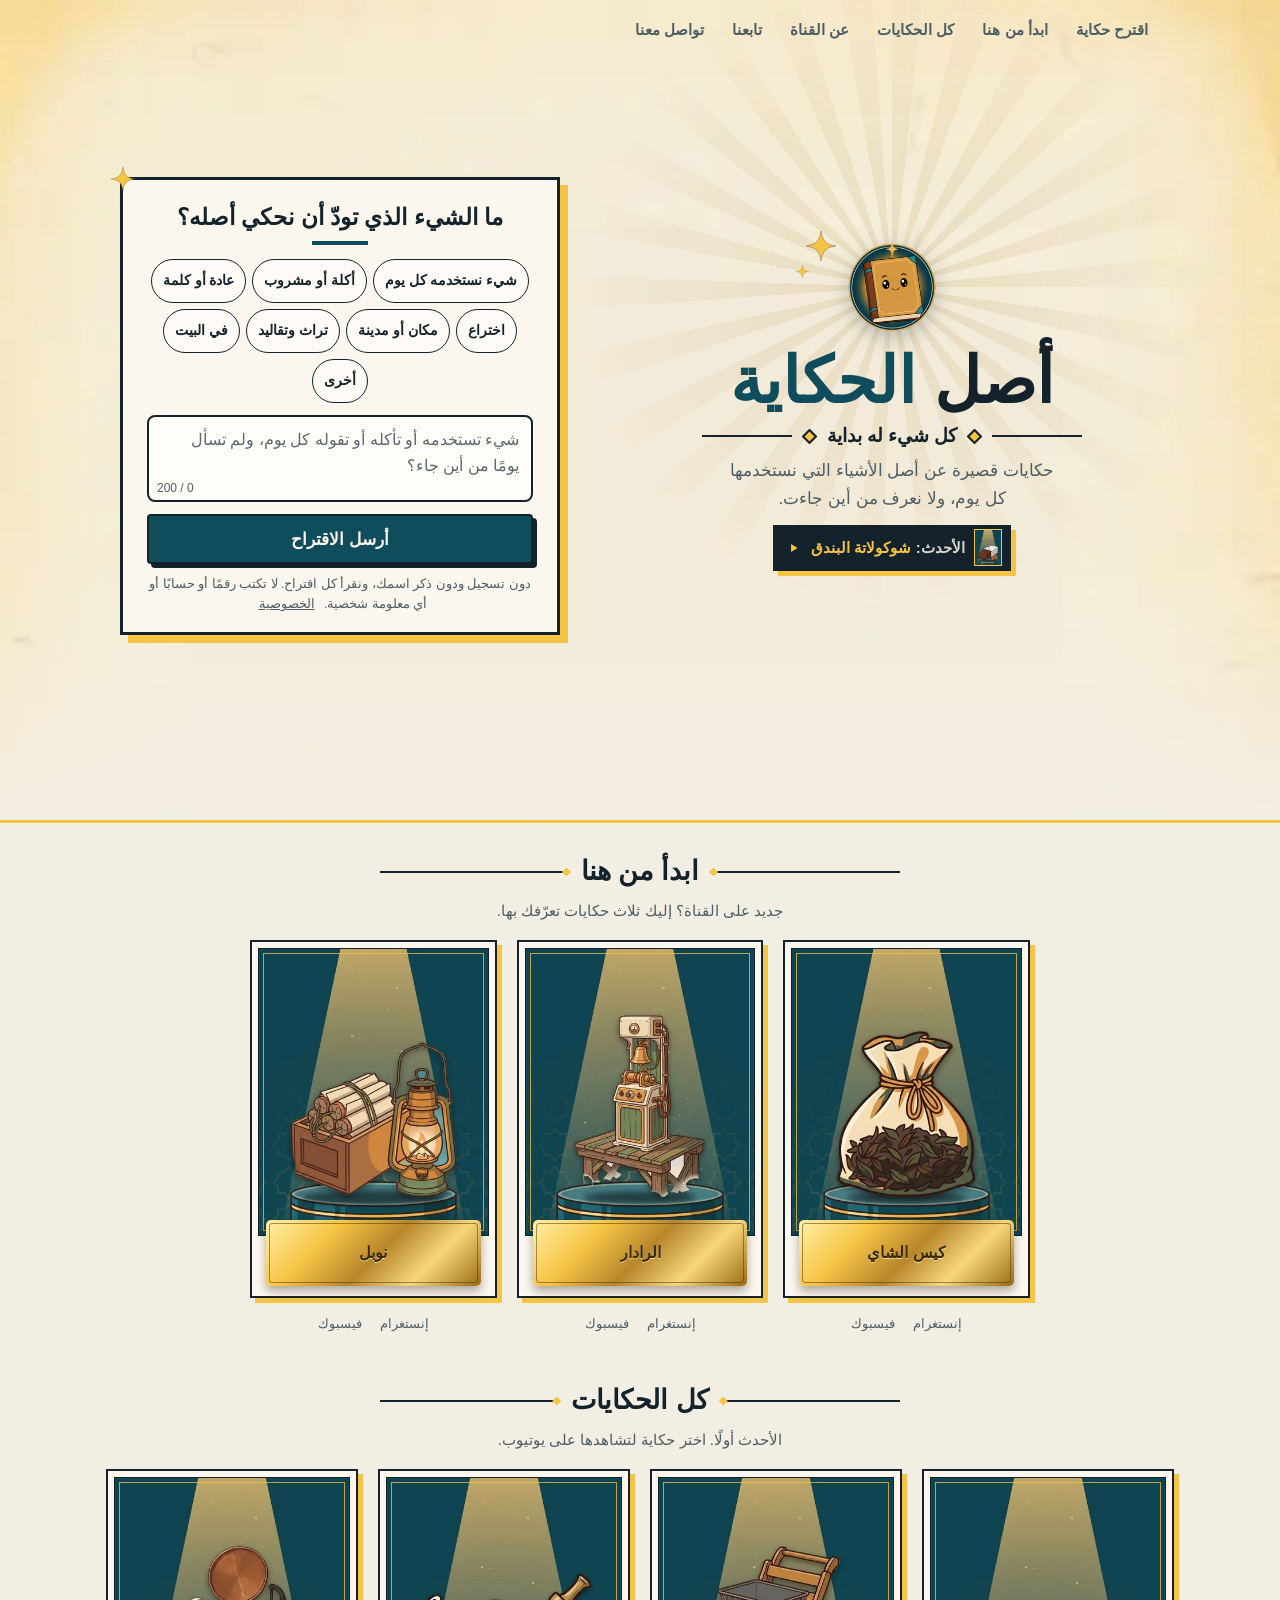
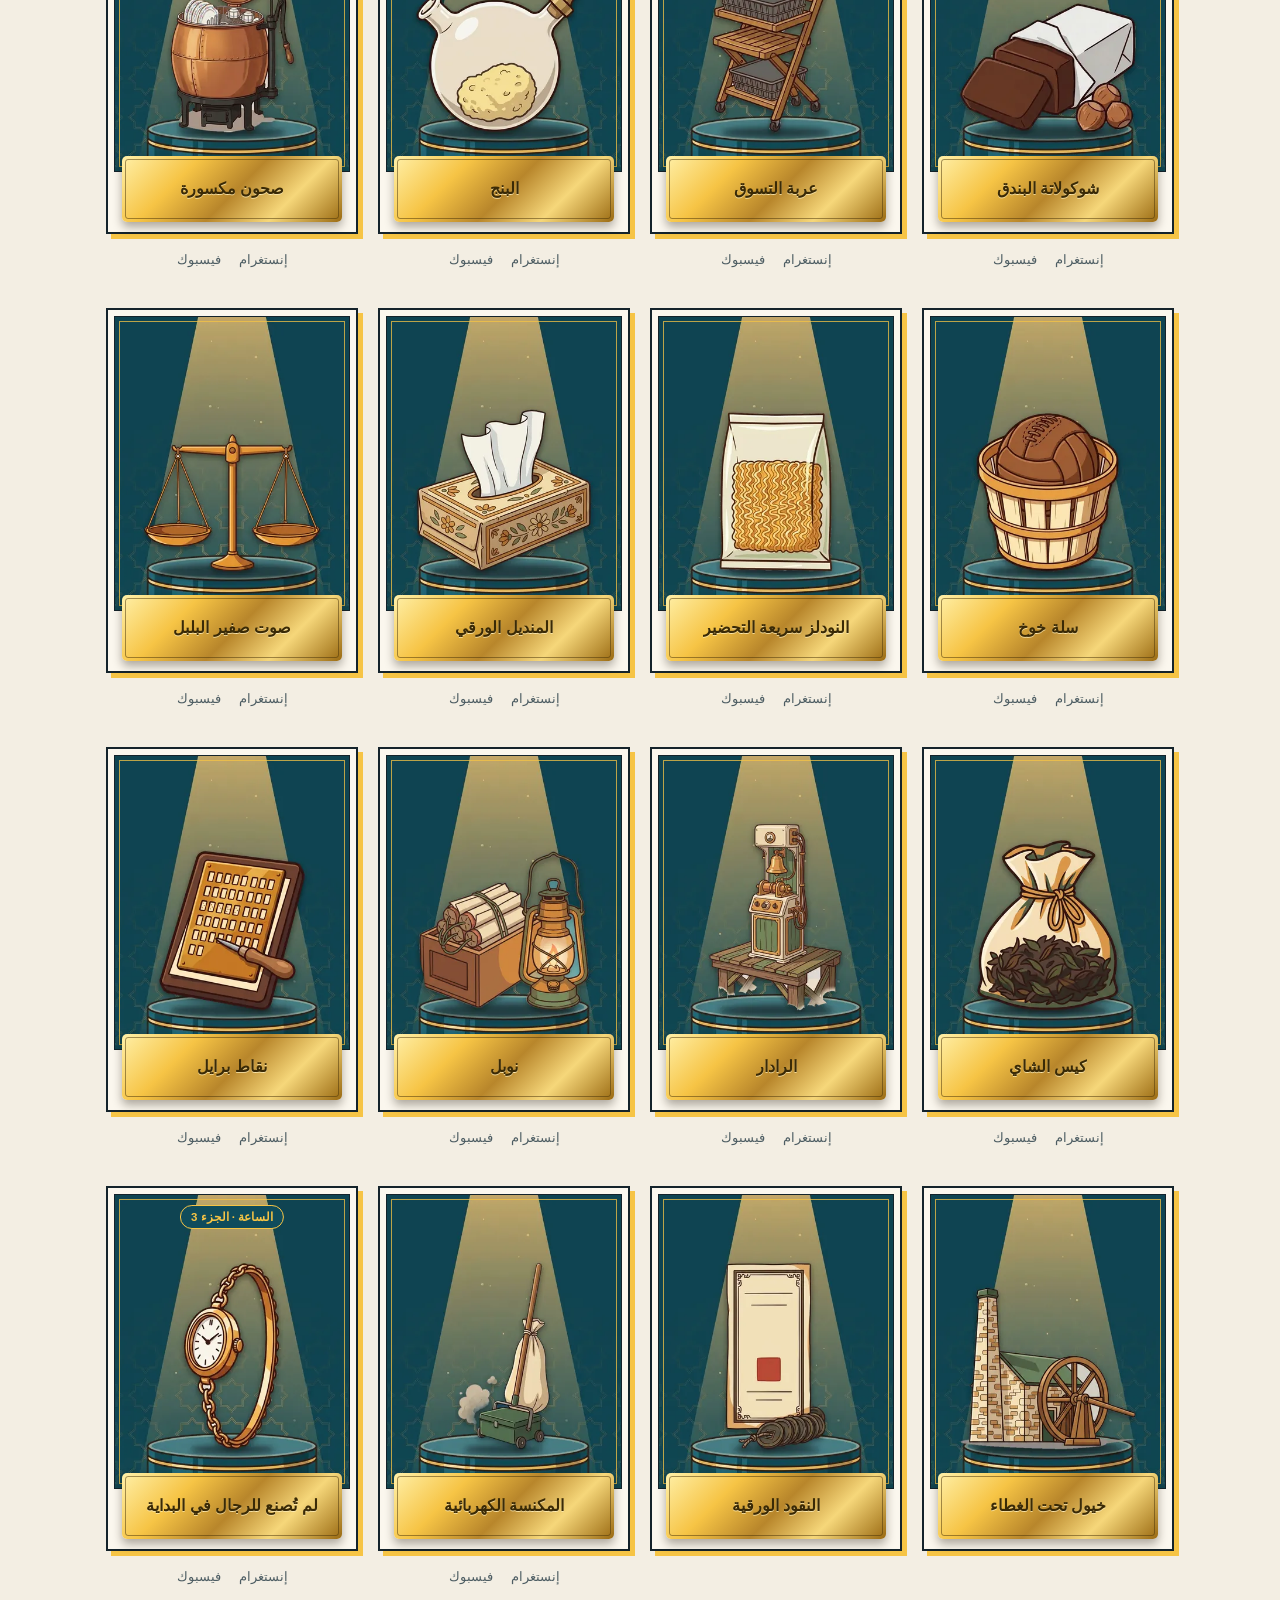
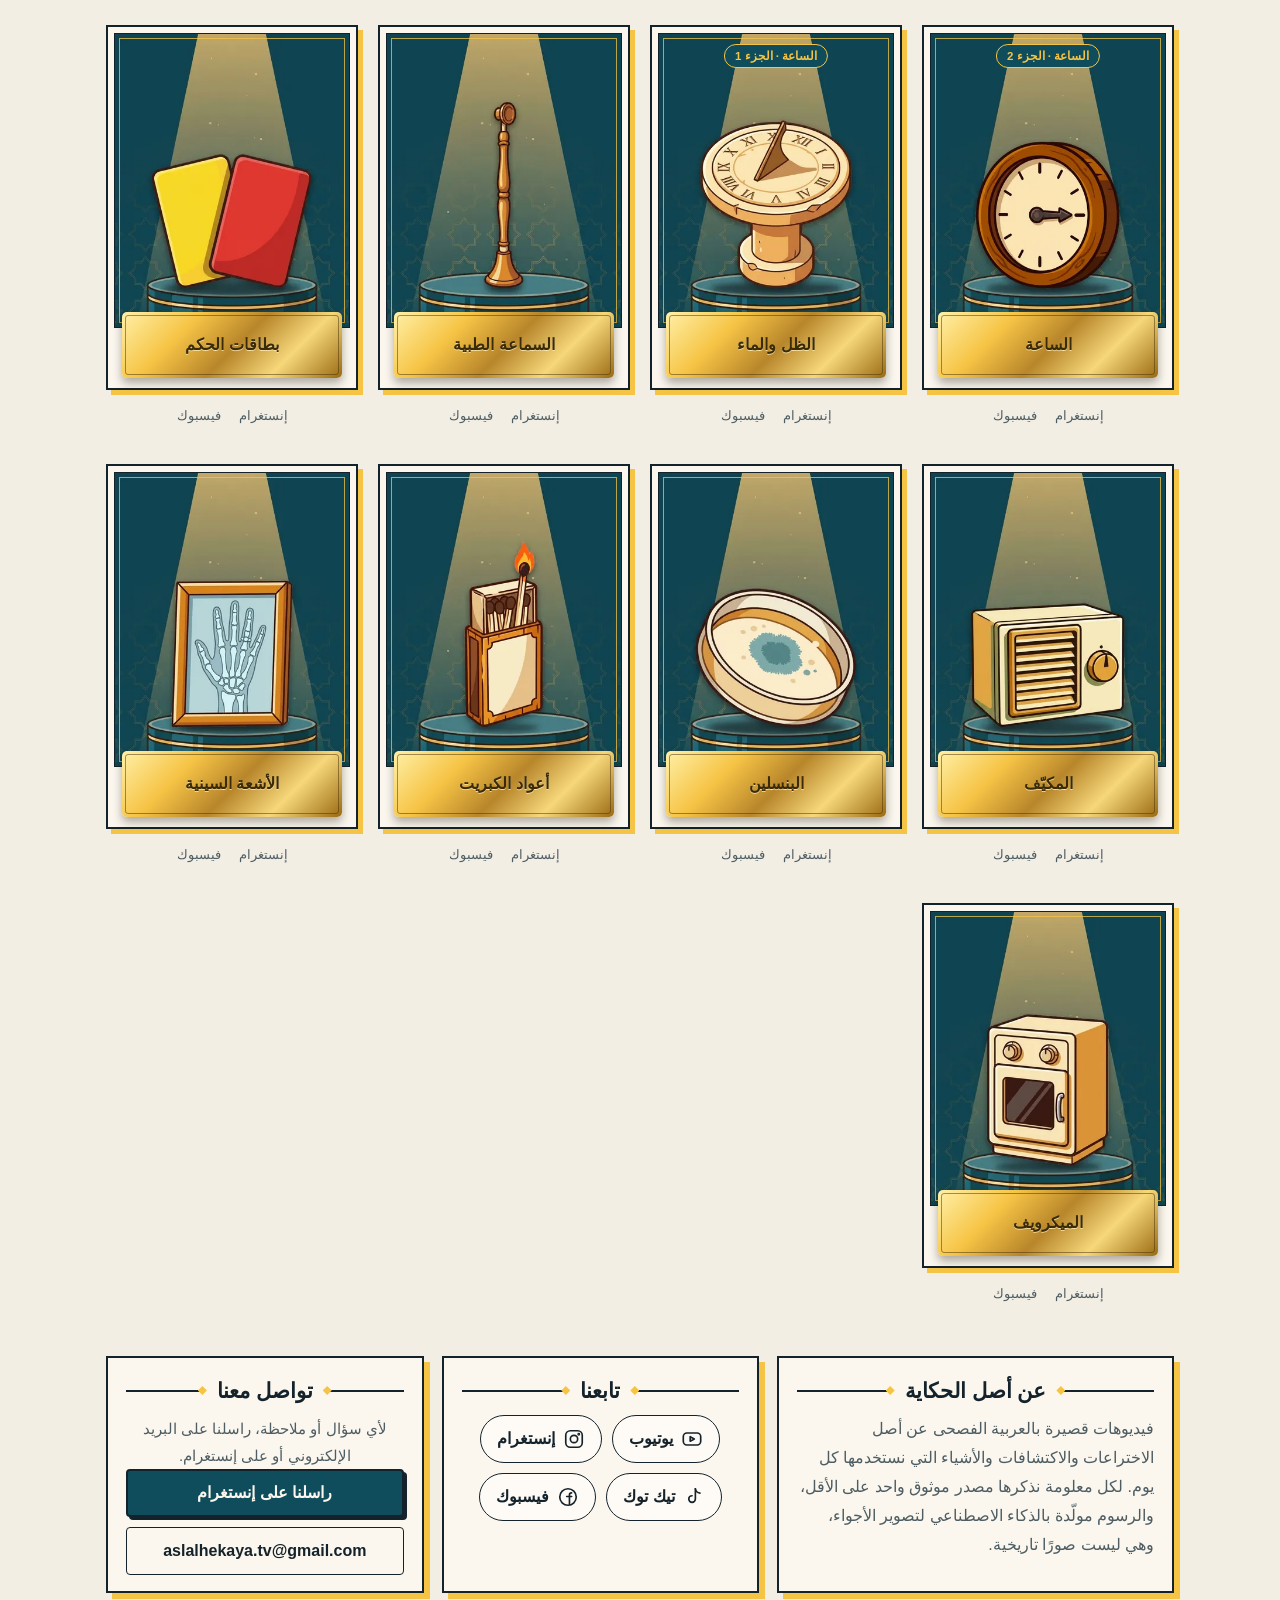
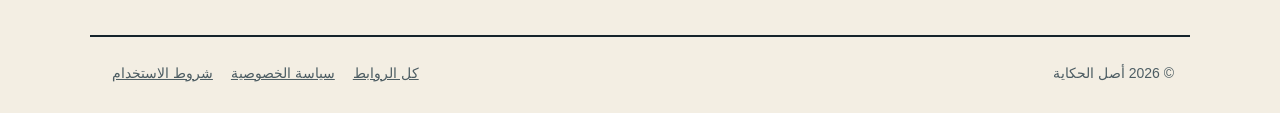
==== commit afd29ad2: "Site: cloud rebuild 2026-11-24-0027" ====
--- a/index.html
+++ b/index.html
@@ -17,7 +17,7 @@
 <meta property="og:url" content="https://asl-alhekaya.github.io/">
 <meta property="og:title" content="أصل الحكاية">
 <meta property="og:description" content="كل شيء له بداية… حكايات قصيرة عن أصل الأشياء.">
-<meta property="og:image" content="https://asl-alhekaya.github.io/assets/covers/ep-26.jpg">
+<meta property="og:image" content="https://asl-alhekaya.github.io/assets/covers/ep-27.jpg">
 <meta name="twitter:card" content="summary_large_image">
 <link rel="stylesheet" href="https://fonts.googleapis.com/css2?family=Almarai:wght@400;700;800&family=Cairo:wght@700;800;900&display=swap">
 <style>
@@ -389,7 +389,7 @@
 <p class="mast"><i></i><svg viewBox="0 0 14 14" aria-hidden="true"><path d="M7 1 13 7 7 13 1 7Z"/></svg><span>كل شيء له بداية</span><svg viewBox="0 0 14 14" aria-hidden="true"><path d="M7 1 13 7 7 13 1 7Z"/></svg><i></i></p>
 <div class="divider" aria-hidden="true"><i></i><b></b><i></i></div>
 <p class="breath">حكايات قصيرة عن أصل الأشياء التي نستخدمها كل يوم، ولا نعرف من أين جاءت.</p>
-<a class="latest" href="https://youtube.com/shorts/ThOvtmx-Smw" rel="noopener" target="_blank"><img src="assets/cards/ep-26.webp" alt="" width="26" height="35"><span class="t"><small>الأحدث:</small> عربة التسوق</span><svg width="14" height="14" viewBox="0 0 24 24" fill="currentColor" aria-hidden="true"><path d="M7 5v14l11-7z"/></svg></a>
+<a class="latest" href="https://youtube.com/shorts/wjz0ZEHxM9I" rel="noopener" target="_blank"><img src="assets/cards/ep-27.webp" alt="" width="26" height="35"><span class="t"><small>الأحدث:</small> شوكولاتة البندق</span><svg width="14" height="14" viewBox="0 0 24 24" fill="currentColor" aria-hidden="true"><path d="M7 5v14l11-7z"/></svg></a>
 </header>
 <section class="card" id="suggest" aria-labelledby="h-suggest">
 <svg class="star s3" viewBox="-1 -1 2 2" aria-hidden="true"><path d="M0 -1 C0.1 -0.32 0.32 -0.1 1 0 C0.32 0.1 0.1 0.32 0 1 C-0.1 0.32 -0.32 0.1 -1 0 C-0.32 -0.1 -0.1 -0.32 0 -1Z"/></svg>
@@ -421,7 +421,7 @@
 </div>
 <div class="low"><div class="wrap">
 <section id="start" class="sec" aria-labelledby="h-start"><h2 class="sec-h" id="h-start"><i aria-hidden="true"></i><span>ابدأ من هنا</span><i aria-hidden="true"></i></h2><p class="sub">جديد على القناة؟ إليك ثلاث حكايات تعرّفك بها.</p><ul class="cards three" role="list"><li class="ep"><a class="ep-a" href="https://youtu.be/D1qaRt3w5ZI" rel="noopener" target="_blank"><span class="art"><img src="assets/cards/ep-19.webp" alt="" width="400" height="500" loading="lazy" decoding="async"></span><span class="plq"><h3 class="ttl">كيس الشاي</h3></span></a><p class="also"><a href="https://www.instagram.com/reel/DfZqdzpEuWy/" rel="noopener" target="_blank">إنستغرام</a><a href="https://www.facebook.com/reel/1075577715483883/" rel="noopener" target="_blank">فيسبوك</a></p></li><li class="ep"><a class="ep-a" href="https://youtu.be/Iq4B_9UR4tc" rel="noopener" target="_blank"><span class="art"><img src="assets/cards/ep-18.webp" alt="" width="400" height="500" loading="lazy" decoding="async"></span><span class="plq"><h3 class="ttl">الرادار</h3></span></a><p class="also"><a href="https://www.instagram.com/reel/DfVS2JpPEEv/" rel="noopener" target="_blank">إنستغرام</a><a href="https://www.facebook.com/reel/1789491178973885/" rel="noopener" target="_blank">فيسبوك</a></p></li><li class="ep"><a class="ep-a" href="https://youtu.be/DGd7j4nPJto" rel="noopener" target="_blank"><span class="art"><img src="assets/cards/ep-16.webp" alt="" width="400" height="500" loading="lazy" decoding="async"></span><span class="plq"><h3 class="ttl">نوبل</h3></span></a><p class="also"><a href="https://www.instagram.com/reel/DfPuFqiNc3w/" rel="noopener" target="_blank">إنستغرام</a><a href="https://www.facebook.com/reel/1173332141692973/" rel="noopener" target="_blank">فيسبوك</a></p></li></ul></section>
-<section id="all" class="sec" aria-labelledby="h-all"><h2 class="sec-h" id="h-all"><i aria-hidden="true"></i><span>كل الحكايات</span><i aria-hidden="true"></i></h2><p class="sub">الأحدث أولًا. اختر حكاية لتشاهدها على يوتيوب.</p><ul class="cards" role="list"><li class="ep"><a class="ep-a" href="https://youtube.com/shorts/ThOvtmx-Smw" rel="noopener" target="_blank"><span class="art"><img src="assets/cards/ep-26.webp" alt="" width="400" height="500" loading="lazy" decoding="async"></span><span class="plq"><h3 class="ttl">عربة التسوق</h3></span></a><p class="also"><a href="https://www.instagram.com/reel/DgBGW-WJLey/" rel="noopener" target="_blank">إنستغرام</a><a href="https://www.facebook.com/reel/1667495831592956/" rel="noopener" target="_blank">فيسبوك</a></p></li><li class="ep"><a class="ep-a" href="https://youtube.com/shorts/b5p6Jxwa-e0" rel="noopener" target="_blank"><span class="art"><img src="assets/cards/ep-25.webp" alt="" width="400" height="500" loading="lazy" decoding="async"></span><span class="plq"><h3 class="ttl">البنج</h3></span></a><p class="also"><a href="https://www.instagram.com/reel/Df7zZngpC06/" rel="noopener" target="_blank">إنستغرام</a><a href="https://www.facebook.com/reel/1137719635516307/" rel="noopener" target="_blank">فيسبوك</a></p></li><li class="ep"><a class="ep-a" href="https://youtube.com/shorts/cZubp0-IZ94" rel="noopener" target="_blank"><span class="art"><img src="assets/cards/ep-24.webp" alt="" width="400" height="500" loading="lazy" decoding="async"></span><span class="plq"><h3 class="ttl">صحون مكسورة</h3></span></a><p class="also"><a href="https://www.instagram.com/reel/Df2dhwVFFYI/" rel="noopener" target="_blank">إنستغرام</a><a href="https://www.facebook.com/reel/2185479825694229/" rel="noopener" target="_blank">فيسبوك</a></p></li><li class="ep"><a class="ep-a" href="https://www.youtube.com/shorts/9NK3agA2jSs" rel="noopener" target="_blank"><span class="art"><img src="assets/cards/ep-23.webp" alt="" width="400" height="500" loading="lazy" decoding="async"></span><span class="plq"><h3 class="ttl">سلة خوخ</h3></span></a><p class="also"><a href="https://www.instagram.com/reel/DfxhtdMud-N/" rel="noopener" target="_blank">إنستغرام</a><a href="https://www.facebook.com/reel/1855632228951709/" rel="noopener" target="_blank">فيسبوك</a></p></li><li class="ep"><a class="ep-a" href="https://youtube.com/shorts/bbHlLsApxSc" rel="noopener" target="_blank"><span class="art"><img src="assets/cards/ep-indomie.webp" alt="" width="400" height="500" loading="lazy" decoding="async"></span><span class="plq"><h3 class="ttl">النودلز سريعة التحضير</h3></span></a><p class="also"><a href="https://www.instagram.com/reel/DfrRLlTAEw8/" rel="noopener" target="_blank">إنستغرام</a><a href="https://www.facebook.com/reel/1844414549922181/" rel="noopener" target="_blank">فيسبوك</a></p></li><li class="ep"><a class="ep-a" href="https://youtu.be/zAd3ABfnWiY" rel="noopener" target="_blank"><span class="art"><img src="assets/cards/ep-21.webp" alt="" width="400" height="500" loading="lazy" decoding="async"></span><span class="plq"><h3 class="ttl">المنديل الورقي</h3></span></a><p class="also"><a href="https://www.instagram.com/reel/Dfkj7gBhqXS/" rel="noopener" target="_blank">إنستغرام</a><a href="https://www.facebook.com/reel/1076460752105119/" rel="noopener" target="_blank">فيسبوك</a></p></li><li class="ep"><a class="ep-a" href="https://youtube.com/shorts/4JhiwaYCotY" rel="noopener" target="_blank"><span class="art"><img src="assets/cards/ep-bulbul_safir.webp" alt="" width="400" height="500" loading="lazy" decoding="async"></span><span class="plq"><h3 class="ttl">صوت صفير البلبل</h3></span></a><p class="also"><a href="https://www.instagram.com/reel/DfeWyVZtzm9/" rel="noopener" target="_blank">إنستغرام</a><a href="https://www.facebook.com/reel/1436357701981791/" rel="noopener" target="_blank">فيسبوك</a></p></li><li class="ep"><a class="ep-a" href="https://youtu.be/D1qaRt3w5ZI" rel="noopener" target="_blank"><span class="art"><img src="assets/cards/ep-19.webp" alt="" width="400" height="500" loading="lazy" decoding="async"></span><span class="plq"><h3 class="ttl">كيس الشاي</h3></span></a><p class="also"><a href="https://www.instagram.com/reel/DfZqdzpEuWy/" rel="noopener" target="_blank">إنستغرام</a><a href="https://www.facebook.com/reel/1075577715483883/" rel="noopener" target="_blank">فيسبوك</a></p></li><li class="ep"><a class="ep-a" href="https://youtu.be/Iq4B_9UR4tc" rel="noopener" target="_blank"><span class="art"><img src="assets/cards/ep-18.webp" alt="" width="400" height="500" loading="lazy" decoding="async"></span><span class="plq"><h3 class="ttl">الرادار</h3></span></a><p class="also"><a href="https://www.instagram.com/reel/DfVS2JpPEEv/" rel="noopener" target="_blank">إنستغرام</a><a href="https://www.facebook.com/reel/1789491178973885/" rel="noopener" target="_blank">فيسبوك</a></p></li><li class="ep"><a class="ep-a" href="https://youtu.be/DGd7j4nPJto" rel="noopener" target="_blank"><span class="art"><img src="assets/cards/ep-16.webp" alt="" width="400" height="500" loading="lazy" decoding="async"></span><span class="plq"><h3 class="ttl">نوبل</h3></span></a><p class="also"><a href="https://www.instagram.com/reel/DfPuFqiNc3w/" rel="noopener" target="_blank">إنستغرام</a><a href="https://www.facebook.com/reel/1173332141692973/" rel="noopener" target="_blank">فيسبوك</a></p></li><li class="ep"><a class="ep-a" href="https://youtube.com/shorts/BgieUoicgt8" rel="noopener" target="_blank"><span class="art"><img src="assets/cards/ep-13.webp" alt="" width="400" height="500" loading="lazy" decoding="async"></span><span class="plq"><h3 class="ttl">نقاط برايل</h3></span></a><p class="also"><a href="https://www.instagram.com/reel/DfLIAtpBXsx/" rel="noopener" target="_blank">إنستغرام</a><a href="https://www.facebook.com/reel/1813261956481191/" rel="noopener" target="_blank">فيسبوك</a></p></li><li class="ep"><a class="ep-a" href="https://youtube.com/shorts/pvs9-6oGDSY" rel="noopener" target="_blank"><span class="art"><img src="assets/cards/ep-12.webp" alt="" width="400" height="500" loading="lazy" decoding="async"></span><span class="plq"><h3 class="ttl">خيول تحت الغطاء</h3></span></a></li><li class="ep"><a class="ep-a" href="https://youtube.com/shorts/ciP0V4cjH_g" rel="noopener" target="_blank"><span class="art"><img src="assets/cards/ep-11.webp" alt="" width="400" height="500" loading="lazy" decoding="async"></span><span class="plq"><h3 class="ttl">النقود الورقية</h3></span></a></li><li class="ep"><a class="ep-a" href="https://youtube.com/shorts/QHmnqIVQKto" rel="noopener" target="_blank"><span class="art"><img src="assets/cards/ep-10.webp" alt="" width="400" height="500" loading="lazy" decoding="async"></span><span class="plq"><h3 class="ttl">المكنسة الكهربائية</h3></span></a><p class="also"><a href="https://www.instagram.com/reel/De47e8ZDPHm/" rel="noopener" target="_blank">إنستغرام</a><a href="https://www.facebook.com/reel/1170429978817207/" rel="noopener" target="_blank">فيسبوك</a></p></li><li class="ep"><a class="ep-a" href="https://youtube.com/shorts/ylKsq-vxJ4c" rel="noopener" target="_blank"><span class="art"><img src="assets/cards/clock-3.webp" alt="" width="400" height="500" loading="lazy" decoding="async"><span class="lab">الساعة · الجزء 3</span></span><span class="plq"><h3 class="ttl">لم تُصنع للرجال في البداية</h3></span></a><p class="also"><a href="https://www.instagram.com/reel/DexAGC1DTti/" rel="noopener" target="_blank">إنستغرام</a><a href="https://www.facebook.com/reel/4396235464040562/" rel="noopener" target="_blank">فيسبوك</a></p></li><li class="ep"><a class="ep-a" href="https://youtube.com/shorts/WFPuGiCEqwM" rel="noopener" target="_blank"><span class="art"><img src="assets/cards/clock-2.webp" alt="" width="400" height="500" loading="lazy" decoding="async"><span class="lab">الساعة · الجزء 2</span></span><span class="plq"><h3 class="ttl">الساعة</h3></span></a><p class="also"><a href="https://www.instagram.com/asl.alhekaya_tv/reel/Deq9KFolF-b/" rel="noopener" target="_blank">إنستغرام</a><a href="https://www.facebook.com/reel/1835672714234602" rel="noopener" target="_blank">فيسبوك</a></p></li><li class="ep"><a class="ep-a" href="https://youtube.com/shorts/QRI7yqFJESo" rel="noopener" target="_blank"><span class="art"><img src="assets/cards/clock-1.webp" alt="" width="400" height="500" loading="lazy" decoding="async"><span class="lab">الساعة · الجزء 1</span></span><span class="plq"><h3 class="ttl">الظل والماء</h3></span></a><p class="also"><a href="https://www.instagram.com/reel/DemYXryDSG3/" rel="noopener" target="_blank">إنستغرام</a><a href="https://www.facebook.com/reel/28579849935016892/" rel="noopener" target="_blank">فيسبوك</a></p></li><li class="ep"><a class="ep-a" href="https://youtube.com/shorts/Krwh85FuD18" rel="noopener" target="_blank"><span class="art"><img src="assets/cards/ep-08.webp" alt="" width="400" height="500" loading="lazy" decoding="async"></span><span class="plq"><h3 class="ttl">السماعة الطبية</h3></span></a><p class="also"><a href="https://www.instagram.com/reel/Ded51CeNONn/" rel="noopener" target="_blank">إنستغرام</a><a href="https://www.facebook.com/reel/949933704857780/" rel="noopener" target="_blank">فيسبوك</a></p></li><li class="ep"><a class="ep-a" href="https://youtube.com/shorts/3D2um3kyAa4" rel="noopener" target="_blank"><span class="art"><img src="assets/cards/ep-07.webp" alt="" width="400" height="500" loading="lazy" decoding="async"></span><span class="plq"><h3 class="ttl">بطاقات الحكم</h3></span></a><p class="also"><a href="https://www.instagram.com/reel/DeYwYvYDFPM/" rel="noopener" target="_blank">إنستغرام</a><a href="https://www.facebook.com/reel/1658314099411331/" rel="noopener" target="_blank">فيسبوك</a></p></li><li class="ep"><a class="ep-a" href="https://youtube.com/shorts/BYf_UJrjTHM" rel="noopener" target="_blank"><span class="art"><img src="assets/cards/ep-06.webp" alt="" width="400" height="500" loading="lazy" decoding="async"></span><span class="plq"><h3 class="ttl">المكيّف</h3></span></a><p class="also"><a href="https://www.instagram.com/reel/DeUfwfxFX7j/" rel="noopener" target="_blank">إنستغرام</a><a href="https://www.facebook.com/reel/2014673432717626/" rel="noopener" target="_blank">فيسبوك</a></p></li><li class="ep"><a class="ep-a" href="https://youtube.com/shorts/d1I6QSU0I_c" rel="noopener" target="_blank"><span class="art"><img src="assets/cards/ep-04.webp" alt="" width="400" height="500" loading="lazy" decoding="async"></span><span class="plq"><h3 class="ttl">البنسلين</h3></span></a><p class="also"><a href="https://www.instagram.com/reel/DePVFauhpHZ/" rel="noopener" target="_blank">إنستغرام</a><a href="https://www.facebook.com/reel/2264055174459453/" rel="noopener" target="_blank">فيسبوك</a></p></li><li class="ep"><a class="ep-a" href="https://youtube.com/shorts/nYIsFNSo_0Q" rel="noopener" target="_blank"><span class="art"><img src="assets/cards/ep-03.webp" alt="" width="400" height="500" loading="lazy" decoding="async"></span><span class="plq"><h3 class="ttl">أعواد الكبريت</h3></span></a><p class="also"><a href="https://www.instagram.com/reel/DeKlPBANhsk/" rel="noopener" target="_blank">إنستغرام</a><a href="https://www.facebook.com/reel/1591157662474745/" rel="noopener" target="_blank">فيسبوك</a></p></li><li class="ep"><a class="ep-a" href="https://youtube.com/shorts/T27MLMI0veA" rel="noopener" target="_blank"><span class="art"><img src="assets/cards/ep-02.webp" alt="" width="400" height="500" loading="lazy" decoding="async"></span><span class="plq"><h3 class="ttl">الأشعة السينية</h3></span></a><p class="also"><a href="https://www.instagram.com/reel/DeFch9TOriO/" rel="noopener" target="_blank">إنستغرام</a><a href="https://www.facebook.com/reel/4514398715506842/" rel="noopener" target="_blank">فيسبوك</a></p></li><li class="ep"><a class="ep-a" href="https://youtube.com/shorts/NZ-fDGNd2bM" rel="noopener" target="_blank"><span class="art"><img src="assets/cards/ep-01.webp" alt="" width="400" height="500" loading="lazy" decoding="async"></span><span class="plq"><h3 class="ttl">الميكرويف</h3></span></a><p class="also"><a href="https://www.instagram.com/reel/Dd9TlK2tt66/" rel="noopener" target="_blank">إنستغرام</a><a href="https://www.facebook.com/reel/3717001825115575/" rel="noopener" target="_blank">فيسبوك</a></p></li></ul></section>
+<section id="all" class="sec" aria-labelledby="h-all"><h2 class="sec-h" id="h-all"><i aria-hidden="true"></i><span>كل الحكايات</span><i aria-hidden="true"></i></h2><p class="sub">الأحدث أولًا. اختر حكاية لتشاهدها على يوتيوب.</p><ul class="cards" role="list"><li class="ep"><a class="ep-a" href="https://youtube.com/shorts/wjz0ZEHxM9I" rel="noopener" target="_blank"><span class="art"><img src="assets/cards/ep-27.webp" alt="" width="400" height="500" loading="lazy" decoding="async"></span><span class="plq"><h3 class="ttl">شوكولاتة البندق</h3></span></a><p class="also"><a href="https://www.instagram.com/reel/DgGRcc3BwUn/" rel="noopener" target="_blank">إنستغرام</a><a href="https://www.facebook.com/reel/1471416381009936/" rel="noopener" target="_blank">فيسبوك</a></p></li><li class="ep"><a class="ep-a" href="https://youtube.com/shorts/ThOvtmx-Smw" rel="noopener" target="_blank"><span class="art"><img src="assets/cards/ep-26.webp" alt="" width="400" height="500" loading="lazy" decoding="async"></span><span class="plq"><h3 class="ttl">عربة التسوق</h3></span></a><p class="also"><a href="https://www.instagram.com/reel/DgBGW-WJLey/" rel="noopener" target="_blank">إنستغرام</a><a href="https://www.facebook.com/reel/1667495831592956/" rel="noopener" target="_blank">فيسبوك</a></p></li><li class="ep"><a class="ep-a" href="https://youtube.com/shorts/b5p6Jxwa-e0" rel="noopener" target="_blank"><span class="art"><img src="assets/cards/ep-25.webp" alt="" width="400" height="500" loading="lazy" decoding="async"></span><span class="plq"><h3 class="ttl">البنج</h3></span></a><p class="also"><a href="https://www.instagram.com/reel/Df7zZngpC06/" rel="noopener" target="_blank">إنستغرام</a><a href="https://www.facebook.com/reel/1137719635516307/" rel="noopener" target="_blank">فيسبوك</a></p></li><li class="ep"><a class="ep-a" href="https://youtube.com/shorts/cZubp0-IZ94" rel="noopener" target="_blank"><span class="art"><img src="assets/cards/ep-24.webp" alt="" width="400" height="500" loading="lazy" decoding="async"></span><span class="plq"><h3 class="ttl">صحون مكسورة</h3></span></a><p class="also"><a href="https://www.instagram.com/reel/Df2dhwVFFYI/" rel="noopener" target="_blank">إنستغرام</a><a href="https://www.facebook.com/reel/2185479825694229/" rel="noopener" target="_blank">فيسبوك</a></p></li><li class="ep"><a class="ep-a" href="https://www.youtube.com/shorts/9NK3agA2jSs" rel="noopener" target="_blank"><span class="art"><img src="assets/cards/ep-23.webp" alt="" width="400" height="500" loading="lazy" decoding="async"></span><span class="plq"><h3 class="ttl">سلة خوخ</h3></span></a><p class="also"><a href="https://www.instagram.com/reel/DfxhtdMud-N/" rel="noopener" target="_blank">إنستغرام</a><a href="https://www.facebook.com/reel/1855632228951709/" rel="noopener" target="_blank">فيسبوك</a></p></li><li class="ep"><a class="ep-a" href="https://youtube.com/shorts/bbHlLsApxSc" rel="noopener" target="_blank"><span class="art"><img src="assets/cards/ep-indomie.webp" alt="" width="400" height="500" loading="lazy" decoding="async"></span><span class="plq"><h3 class="ttl">النودلز سريعة التحضير</h3></span></a><p class="also"><a href="https://www.instagram.com/reel/DfrRLlTAEw8/" rel="noopener" target="_blank">إنستغرام</a><a href="https://www.facebook.com/reel/1844414549922181/" rel="noopener" target="_blank">فيسبوك</a></p></li><li class="ep"><a class="ep-a" href="https://youtu.be/zAd3ABfnWiY" rel="noopener" target="_blank"><span class="art"><img src="assets/cards/ep-21.webp" alt="" width="400" height="500" loading="lazy" decoding="async"></span><span class="plq"><h3 class="ttl">المنديل الورقي</h3></span></a><p class="also"><a href="https://www.instagram.com/reel/Dfkj7gBhqXS/" rel="noopener" target="_blank">إنستغرام</a><a href="https://www.facebook.com/reel/1076460752105119/" rel="noopener" target="_blank">فيسبوك</a></p></li><li class="ep"><a class="ep-a" href="https://youtube.com/shorts/4JhiwaYCotY" rel="noopener" target="_blank"><span class="art"><img src="assets/cards/ep-bulbul_safir.webp" alt="" width="400" height="500" loading="lazy" decoding="async"></span><span class="plq"><h3 class="ttl">صوت صفير البلبل</h3></span></a><p class="also"><a href="https://www.instagram.com/reel/DfeWyVZtzm9/" rel="noopener" target="_blank">إنستغرام</a><a href="https://www.facebook.com/reel/1436357701981791/" rel="noopener" target="_blank">فيسبوك</a></p></li><li class="ep"><a class="ep-a" href="https://youtu.be/D1qaRt3w5ZI" rel="noopener" target="_blank"><span class="art"><img src="assets/cards/ep-19.webp" alt="" width="400" height="500" loading="lazy" decoding="async"></span><span class="plq"><h3 class="ttl">كيس الشاي</h3></span></a><p class="also"><a href="https://www.instagram.com/reel/DfZqdzpEuWy/" rel="noopener" target="_blank">إنستغرام</a><a href="https://www.facebook.com/reel/1075577715483883/" rel="noopener" target="_blank">فيسبوك</a></p></li><li class="ep"><a class="ep-a" href="https://youtu.be/Iq4B_9UR4tc" rel="noopener" target="_blank"><span class="art"><img src="assets/cards/ep-18.webp" alt="" width="400" height="500" loading="lazy" decoding="async"></span><span class="plq"><h3 class="ttl">الرادار</h3></span></a><p class="also"><a href="https://www.instagram.com/reel/DfVS2JpPEEv/" rel="noopener" target="_blank">إنستغرام</a><a href="https://www.facebook.com/reel/1789491178973885/" rel="noopener" target="_blank">فيسبوك</a></p></li><li class="ep"><a class="ep-a" href="https://youtu.be/DGd7j4nPJto" rel="noopener" target="_blank"><span class="art"><img src="assets/cards/ep-16.webp" alt="" width="400" height="500" loading="lazy" decoding="async"></span><span class="plq"><h3 class="ttl">نوبل</h3></span></a><p class="also"><a href="https://www.instagram.com/reel/DfPuFqiNc3w/" rel="noopener" target="_blank">إنستغرام</a><a href="https://www.facebook.com/reel/1173332141692973/" rel="noopener" target="_blank">فيسبوك</a></p></li><li class="ep"><a class="ep-a" href="https://youtube.com/shorts/BgieUoicgt8" rel="noopener" target="_blank"><span class="art"><img src="assets/cards/ep-13.webp" alt="" width="400" height="500" loading="lazy" decoding="async"></span><span class="plq"><h3 class="ttl">نقاط برايل</h3></span></a><p class="also"><a href="https://www.instagram.com/reel/DfLIAtpBXsx/" rel="noopener" target="_blank">إنستغرام</a><a href="https://www.facebook.com/reel/1813261956481191/" rel="noopener" target="_blank">فيسبوك</a></p></li><li class="ep"><a class="ep-a" href="https://youtube.com/shorts/pvs9-6oGDSY" rel="noopener" target="_blank"><span class="art"><img src="assets/cards/ep-12.webp" alt="" width="400" height="500" loading="lazy" decoding="async"></span><span class="plq"><h3 class="ttl">خيول تحت الغطاء</h3></span></a></li><li class="ep"><a class="ep-a" href="https://youtube.com/shorts/ciP0V4cjH_g" rel="noopener" target="_blank"><span class="art"><img src="assets/cards/ep-11.webp" alt="" width="400" height="500" loading="lazy" decoding="async"></span><span class="plq"><h3 class="ttl">النقود الورقية</h3></span></a></li><li class="ep"><a class="ep-a" href="https://youtube.com/shorts/QHmnqIVQKto" rel="noopener" target="_blank"><span class="art"><img src="assets/cards/ep-10.webp" alt="" width="400" height="500" loading="lazy" decoding="async"></span><span class="plq"><h3 class="ttl">المكنسة الكهربائية</h3></span></a><p class="also"><a href="https://www.instagram.com/reel/De47e8ZDPHm/" rel="noopener" target="_blank">إنستغرام</a><a href="https://www.facebook.com/reel/1170429978817207/" rel="noopener" target="_blank">فيسبوك</a></p></li><li class="ep"><a class="ep-a" href="https://youtube.com/shorts/ylKsq-vxJ4c" rel="noopener" target="_blank"><span class="art"><img src="assets/cards/clock-3.webp" alt="" width="400" height="500" loading="lazy" decoding="async"><span class="lab">الساعة · الجزء 3</span></span><span class="plq"><h3 class="ttl">لم تُصنع للرجال في البداية</h3></span></a><p class="also"><a href="https://www.instagram.com/reel/DexAGC1DTti/" rel="noopener" target="_blank">إنستغرام</a><a href="https://www.facebook.com/reel/4396235464040562/" rel="noopener" target="_blank">فيسبوك</a></p></li><li class="ep"><a class="ep-a" href="https://youtube.com/shorts/WFPuGiCEqwM" rel="noopener" target="_blank"><span class="art"><img src="assets/cards/clock-2.webp" alt="" width="400" height="500" loading="lazy" decoding="async"><span class="lab">الساعة · الجزء 2</span></span><span class="plq"><h3 class="ttl">الساعة</h3></span></a><p class="also"><a href="https://www.instagram.com/asl.alhekaya_tv/reel/Deq9KFolF-b/" rel="noopener" target="_blank">إنستغرام</a><a href="https://www.facebook.com/reel/1835672714234602" rel="noopener" target="_blank">فيسبوك</a></p></li><li class="ep"><a class="ep-a" href="https://youtube.com/shorts/QRI7yqFJESo" rel="noopener" target="_blank"><span class="art"><img src="assets/cards/clock-1.webp" alt="" width="400" height="500" loading="lazy" decoding="async"><span class="lab">الساعة · الجزء 1</span></span><span class="plq"><h3 class="ttl">الظل والماء</h3></span></a><p class="also"><a href="https://www.instagram.com/reel/DemYXryDSG3/" rel="noopener" target="_blank">إنستغرام</a><a href="https://www.facebook.com/reel/28579849935016892/" rel="noopener" target="_blank">فيسبوك</a></p></li><li class="ep"><a class="ep-a" href="https://youtube.com/shorts/Krwh85FuD18" rel="noopener" target="_blank"><span class="art"><img src="assets/cards/ep-08.webp" alt="" width="400" height="500" loading="lazy" decoding="async"></span><span class="plq"><h3 class="ttl">السماعة الطبية</h3></span></a><p class="also"><a href="https://www.instagram.com/reel/Ded51CeNONn/" rel="noopener" target="_blank">إنستغرام</a><a href="https://www.facebook.com/reel/949933704857780/" rel="noopener" target="_blank">فيسبوك</a></p></li><li class="ep"><a class="ep-a" href="https://youtube.com/shorts/3D2um3kyAa4" rel="noopener" target="_blank"><span class="art"><img src="assets/cards/ep-07.webp" alt="" width="400" height="500" loading="lazy" decoding="async"></span><span class="plq"><h3 class="ttl">بطاقات الحكم</h3></span></a><p class="also"><a href="https://www.instagram.com/reel/DeYwYvYDFPM/" rel="noopener" target="_blank">إنستغرام</a><a href="https://www.facebook.com/reel/1658314099411331/" rel="noopener" target="_blank">فيسبوك</a></p></li><li class="ep"><a class="ep-a" href="https://youtube.com/shorts/BYf_UJrjTHM" rel="noopener" target="_blank"><span class="art"><img src="assets/cards/ep-06.webp" alt="" width="400" height="500" loading="lazy" decoding="async"></span><span class="plq"><h3 class="ttl">المكيّف</h3></span></a><p class="also"><a href="https://www.instagram.com/reel/DeUfwfxFX7j/" rel="noopener" target="_blank">إنستغرام</a><a href="https://www.facebook.com/reel/2014673432717626/" rel="noopener" target="_blank">فيسبوك</a></p></li><li class="ep"><a class="ep-a" href="https://youtube.com/shorts/d1I6QSU0I_c" rel="noopener" target="_blank"><span class="art"><img src="assets/cards/ep-04.webp" alt="" width="400" height="500" loading="lazy" decoding="async"></span><span class="plq"><h3 class="ttl">البنسلين</h3></span></a><p class="also"><a href="https://www.instagram.com/reel/DePVFauhpHZ/" rel="noopener" target="_blank">إنستغرام</a><a href="https://www.facebook.com/reel/2264055174459453/" rel="noopener" target="_blank">فيسبوك</a></p></li><li class="ep"><a class="ep-a" href="https://youtube.com/shorts/nYIsFNSo_0Q" rel="noopener" target="_blank"><span class="art"><img src="assets/cards/ep-03.webp" alt="" width="400" height="500" loading="lazy" decoding="async"></span><span class="plq"><h3 class="ttl">أعواد الكبريت</h3></span></a><p class="also"><a href="https://www.instagram.com/reel/DeKlPBANhsk/" rel="noopener" target="_blank">إنستغرام</a><a href="https://www.facebook.com/reel/1591157662474745/" rel="noopener" target="_blank">فيسبوك</a></p></li><li class="ep"><a class="ep-a" href="https://youtube.com/shorts/T27MLMI0veA" rel="noopener" target="_blank"><span class="art"><img src="assets/cards/ep-02.webp" alt="" width="400" height="500" loading="lazy" decoding="async"></span><span class="plq"><h3 class="ttl">الأشعة السينية</h3></span></a><p class="also"><a href="https://www.instagram.com/reel/DeFch9TOriO/" rel="noopener" target="_blank">إنستغرام</a><a href="https://www.facebook.com/reel/4514398715506842/" rel="noopener" target="_blank">فيسبوك</a></p></li><li class="ep"><a class="ep-a" href="https://youtube.com/shorts/NZ-fDGNd2bM" rel="noopener" target="_blank"><span class="art"><img src="assets/cards/ep-01.webp" alt="" width="400" height="500" loading="lazy" decoding="async"></span><span class="plq"><h3 class="ttl">الميكرويف</h3></span></a><p class="also"><a href="https://www.instagram.com/reel/Dd9TlK2tt66/" rel="noopener" target="_blank">إنستغرام</a><a href="https://www.facebook.com/reel/3717001825115575/" rel="noopener" target="_blank">فيسبوك</a></p></li></ul></section>
 <div class="labels">
 <section id="about" class="panel" aria-labelledby="h-about"><h2 class="sec-h" id="h-about"><i aria-hidden="true"></i><span>عن أصل الحكاية</span><i aria-hidden="true"></i></h2><p>فيديوهات قصيرة بالعربية الفصحى عن أصل الاختراعات والاكتشافات والأشياء التي نستخدمها كل يوم. لكل معلومة نذكرها مصدر موثوق واحد على الأقل، والرسوم مولّدة بالذكاء الاصطناعي لتصوير الأجواء، وهي ليست صورًا تاريخية.</p></section>
 <section id="follow" class="panel" aria-labelledby="h-follow"><h2 class="sec-h" id="h-follow"><i aria-hidden="true"></i><span>تابعنا</span><i aria-hidden="true"></i></h2><div class="row"><a class="pill" href="https://www.youtube.com/@asl.alhekaya_tv/shorts" rel="noopener" target="_blank"><svg class="ico" width="22" height="22" viewBox="0 0 24 24" fill="none" stroke="currentColor" stroke-width="1.8" stroke-linecap="round" stroke-linejoin="round" aria-hidden="true"><rect x="2.5" y="5.5" width="19" height="13" rx="4"/><path d="M10 9.5v5l4.5-2.5z"/></svg>يوتيوب</a><a class="pill" href="https://www.instagram.com/asl.alhekaya_tv/" rel="noopener" target="_blank"><svg class="ico" width="22" height="22" viewBox="0 0 24 24" fill="none" stroke="currentColor" stroke-width="1.8" stroke-linecap="round" stroke-linejoin="round" aria-hidden="true"><rect x="3" y="3" width="18" height="18" rx="5"/><circle cx="12" cy="12" r="4"/><circle cx="17.2" cy="6.8" r=".7"/></svg>إنستغرام</a><a class="pill" href="https://www.tiktok.com/@asl.alhekaya_tv" rel="noopener" target="_blank"><svg class="ico" width="22" height="22" viewBox="0 0 24 24" fill="none" stroke="currentColor" stroke-width="1.8" stroke-linecap="round" stroke-linejoin="round" aria-hidden="true"><path d="M13.5 3v11.2a3.6 3.6 0 1 1-3.6-3.6"/><path d="M13.5 3c.4 2.7 2.2 4.4 5 4.7"/></svg>تيك توك</a><a class="pill" href="https://www.facebook.com/1304517989419331" rel="noopener" target="_blank"><svg class="ico" width="22" height="22" viewBox="0 0 24 24" fill="none" stroke="currentColor" stroke-width="1.8" stroke-linecap="round" stroke-linejoin="round" aria-hidden="true"><circle cx="12" cy="12" r="9"/><path d="M13.6 20v-8.6"/><path d="M10.6 11.4h5.4"/><path d="M13.6 11.4V9.6c0-1.4.8-2.1 2.3-2.1"/></svg>فيسبوك</a></div></section>
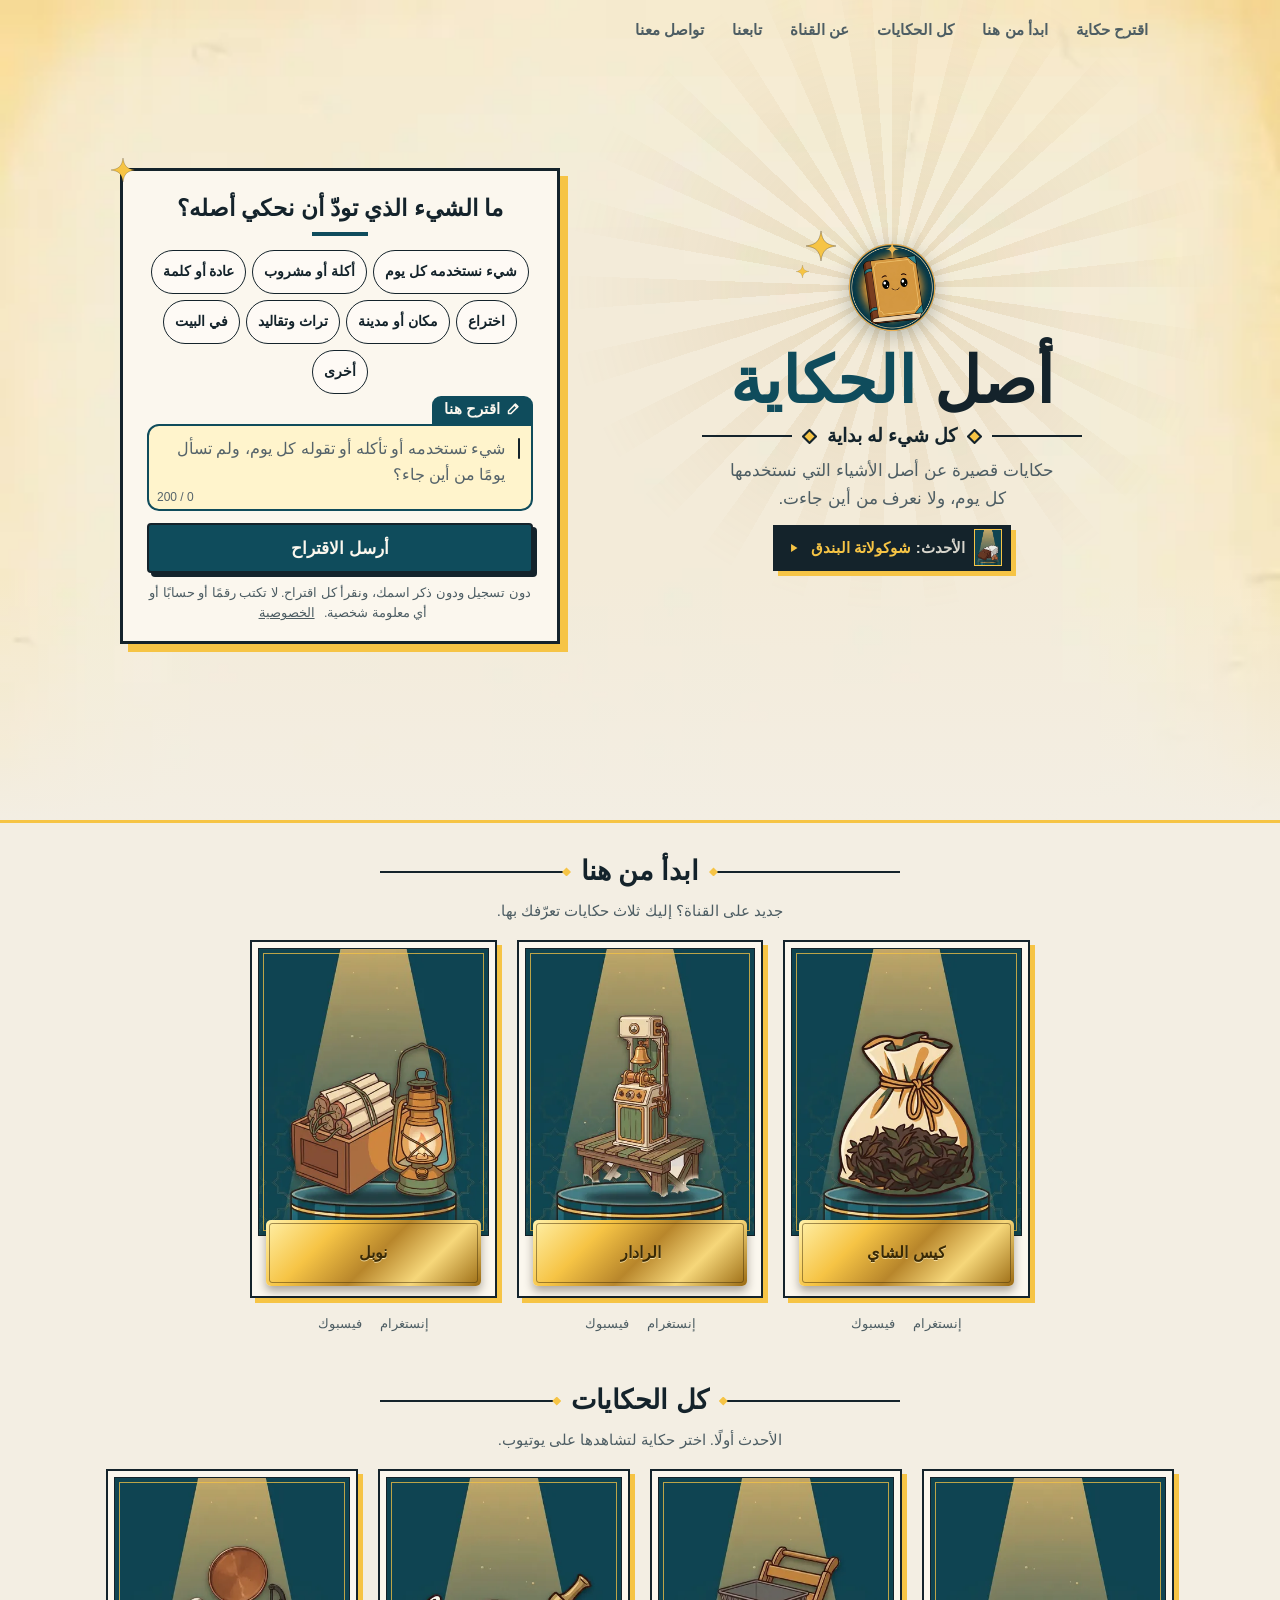
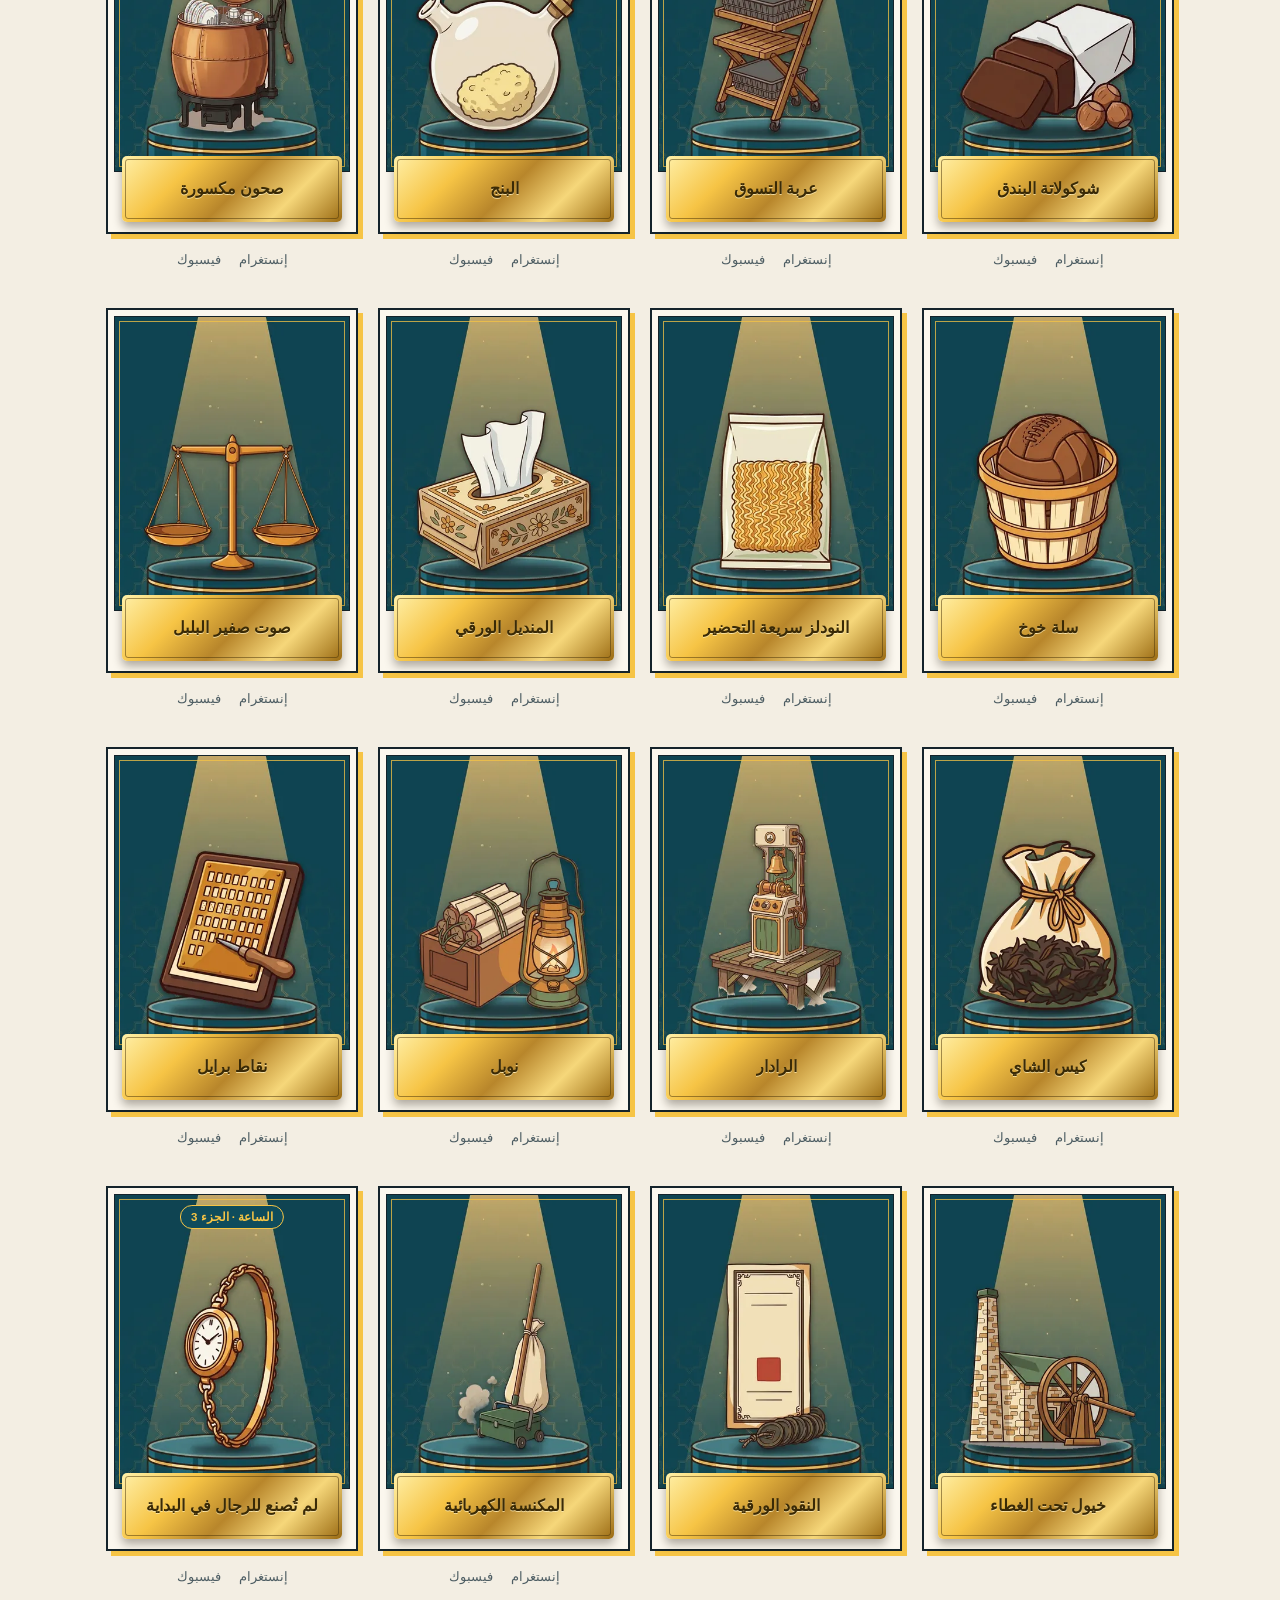
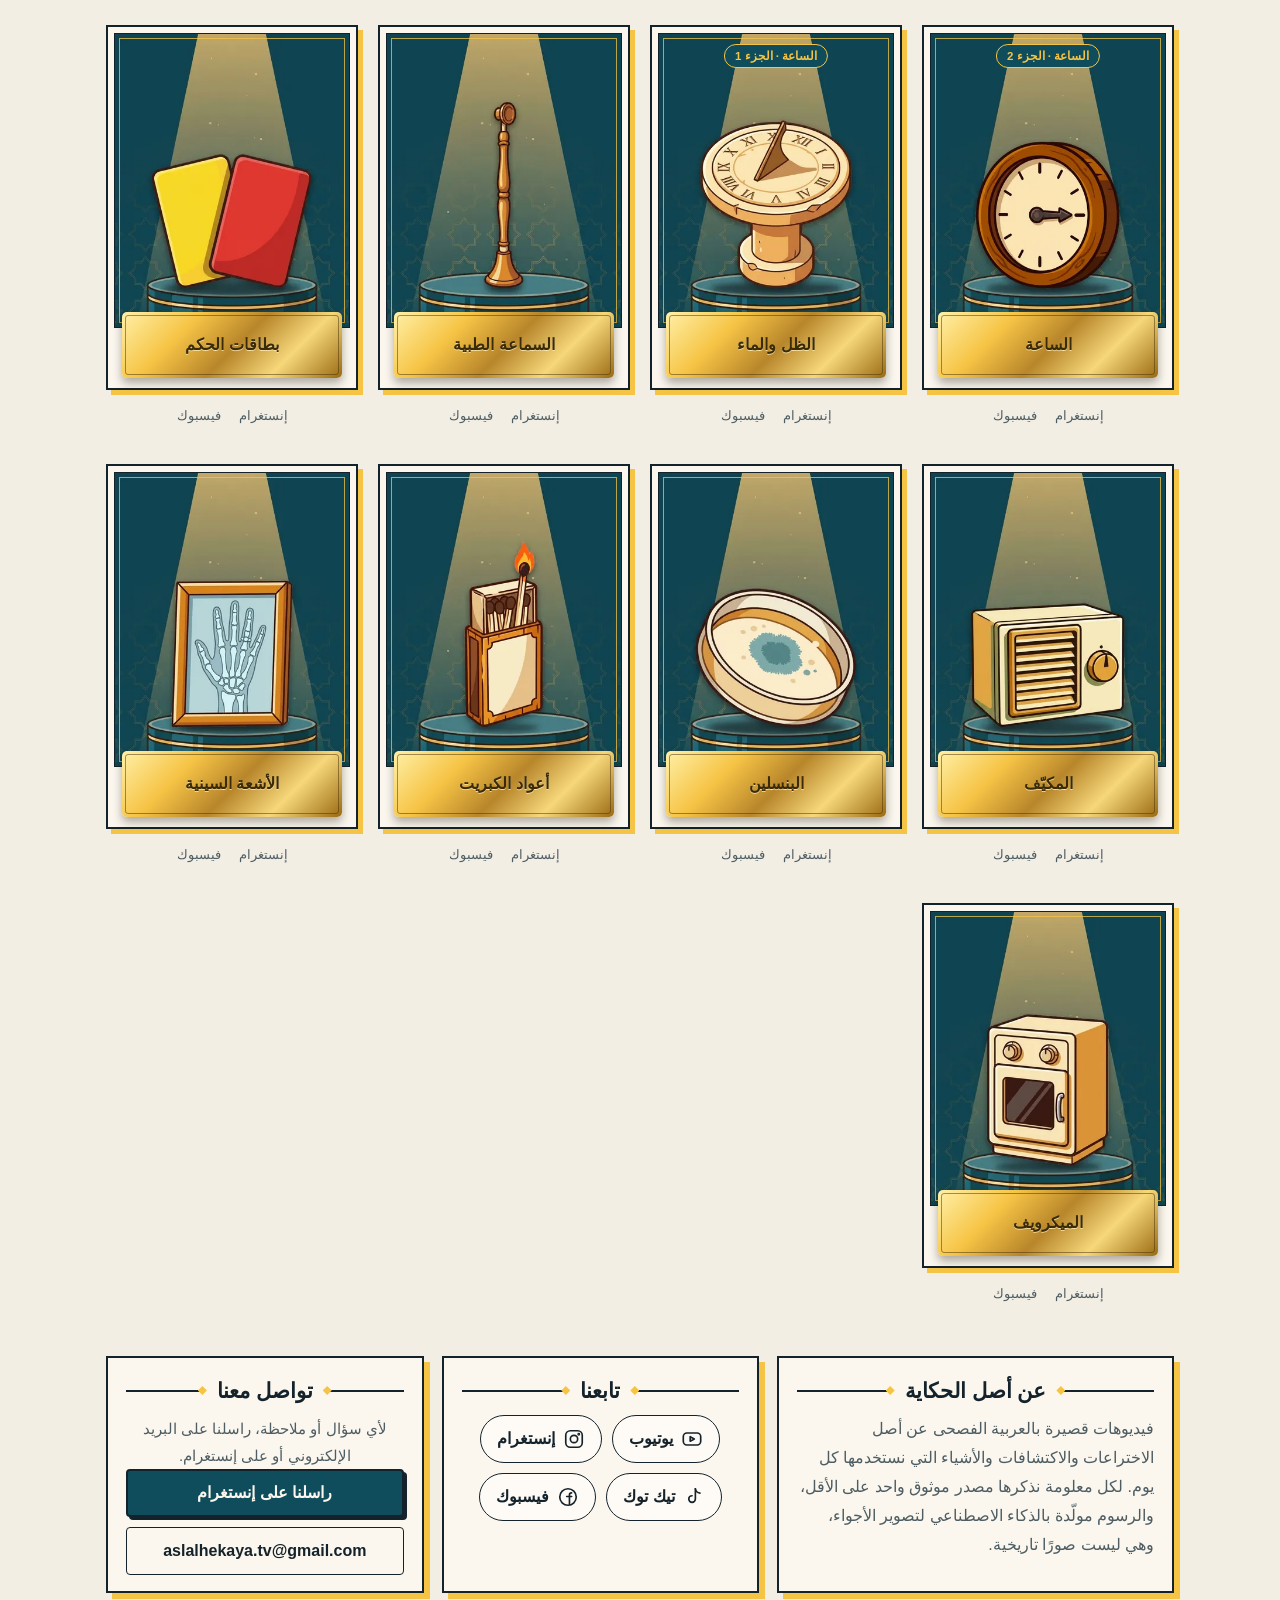
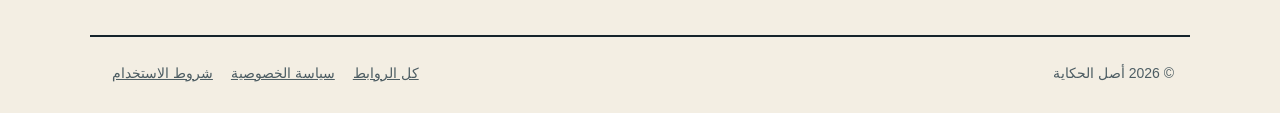
==== commit 6b408073: "Site: cloud rebuild 2026-11-24-0114" ====
--- a/index.html
+++ b/index.html
@@ -95,37 +95,55 @@
   transition:background .15s,color .15s,border-color .15s}
 .stage .chip input:checked + span{background:#0F4C5C;color:#FBF7EE;border-color:#0F4C5C}
 .stage .chip input:focus-visible + span{outline:3px solid var(--focus);outline-offset:2px}
-.stage .field{position:relative}
-.stage textarea{display:block;width:100%;min-height:86px;resize:none;border:2px solid #14232B;border-radius:8px;background:#FFFDF8;
-  color:var(--text);font:inherit;font-size:16px;line-height:1.6;padding:10px 12px 22px}
-.stage textarea::placeholder{color:var(--muted);opacity:.92}
-.stage textarea:focus{outline:2px solid var(--focus);outline-offset:1px}
+.stage .field{position:relative;margin-top:30px}
+.stage .field .tab{position:absolute;top:-28px;right:0;z-index:1;display:inline-flex;align-items:center;gap:6px;height:28px;padding:0 12px 2px;
+  border-radius:9px 9px 0 0;background:#0F4C5C;color:#FBF7EE;font-family:"Cairo","Almarai",sans-serif;font-weight:900;font-size:14.5px;line-height:1}
+.stage .field .tab svg{width:15px;height:15px;flex:none}
+.stage textarea{display:block;width:100%;min-height:86px;resize:none;border:2.5px solid #0F4C5C;border-radius:12px 0 12px 12px;background:#FFF4CC;
+  color:#14232B;font:inherit;font-size:16px;line-height:1.6;padding:10px 26px 22px 12px}
+.stage textarea::placeholder{color:#55636A;opacity:1}
+.stage textarea:focus{outline:3px solid var(--focus);outline-offset:1px}
+/* a blinking caret in the empty field says «type here»; the real caret takes over on focus */
+.stage .field .caret{position:absolute;top:14px;right:13px;width:2.5px;height:21px;border-radius:1px;background:#14232B;pointer-events:none}
+.stage textarea:focus ~ .caret,.stage textarea:not(:placeholder-shown) ~ .caret{display:none}
+@media (prefers-reduced-motion:no-preference){.stage .field .caret{animation:blink 1.05s steps(1) infinite}@keyframes blink{50%{opacity:0}}}
 .stage textarea[aria-invalid="true"]{border-color:var(--err)}
 .stage textarea[readonly]{opacity:.7}
-.stage .count{position:absolute;bottom:4px;left:10px;font-size:12px;color:var(--muted)}
+.stage .count{position:absolute;bottom:4px;left:10px;font-size:12px;color:#55636A}
 /* honeypot: clipped in place (an off-screen left:-9999px would make a horizontal scroll in RTL) */
 .stage .hp{position:absolute;width:1px;height:1px;overflow:hidden;clip:rect(0 0 0 0);clip-path:inset(50%);white-space:nowrap}
 .stage .msg{margin:8px 2px 0;font-size:14px;font-weight:700;color:var(--err)}
 .stage .msg:empty{display:none}
 .stage .oops{display:none}
 .stage .oops:target{display:block}
-.stage .pbtn{position:relative;display:flex;align-items:center;justify-content:center;gap:10px;width:100%;min-height:50px;margin-top:12px;
+.stage .pbtn{position:relative;overflow:hidden;display:flex;align-items:center;justify-content:center;gap:10px;width:100%;min-height:50px;margin-top:12px;
   border:2px solid #14232B;border-radius:4px;background:#0F4C5C;color:#FBF7EE;box-shadow:4px 4px 0 #14232B;padding:0 14px;
   font-family:"Cairo","Almarai",sans-serif;font-weight:800;font-size:17px;cursor:pointer;text-decoration:none}
 .stage .pbtn:active{transform:translate(1px,1px);box-shadow:2px 2px 0 #14232B}
 .stage .pbtn:focus-visible,.stage .latest:focus-visible,.stage .note a:focus-visible{outline:3px solid var(--focus);outline-offset:3px}
 .stage .pbtn[disabled]{opacity:.8;cursor:progress}
 .stage .pbtn.ghost{background:transparent;color:var(--text);border:1px solid var(--frame);box-shadow:none}
-.stage .spin{width:18px;height:18px;border-radius:50%;border:2.5px solid currentColor;border-inline-end-color:transparent;display:none}
-.stage .sending .spin{display:inline-block}
-@media (prefers-reduced-motion:no-preference){.stage .sending .spin{animation:spin .8s linear infinite}@keyframes spin{to{transform:rotate(360deg)}}}
+.stage .pbtn .ink{position:absolute;inset:0;transform:scaleX(0);transform-origin:100% 50%;background:#2E8AA3;pointer-events:none}
+.stage .pbtn .ink::before{content:"";position:absolute;left:0;top:0;bottom:0;width:4px;background:#F6C445;box-shadow:0 0 12px #F6C445}
+.stage #sbtn-label{position:relative;z-index:1}
+.stage .pbtn.sending .ink{transform:scaleX(.94);transition:transform 2.6s cubic-bezier(.2,.75,.3,1)}
+.stage .pbtn.full .ink{transform:scaleX(1);transition:transform .25s ease-out}
 .stage .note{color:var(--muted);font-size:12.5px;margin:10px 2px 0;line-height:1.6;text-align:center}
 .stage .note a{color:var(--muted);display:inline-block;padding:13px 6px;margin:-13px 0}
 .stage .thanks{display:none;text-align:center;padding:4px 2px 2px}
-.stage .thanks .book{position:relative;display:inline-block;width:84px;height:98px;margin-top:4px}
-.stage .thanks .book img{width:100%;height:100%;object-fit:contain;filter:drop-shadow(0 6px 8px rgba(30,20,8,.35))}
-.stage .thanks .book .s4{width:22px;height:22px;top:-4px;left:-20px}
-.stage .thanks .book .s5{width:9px;height:9px;top:22px;left:-26px}
+.stage .thanks .seal{display:inline-grid;place-items:center;align-content:center;gap:1px;width:96px;height:96px;margin-top:4px;border-radius:50%;
+  color:#3A2706;background:radial-gradient(circle at 35% 30%,#FFE9A3 0 18%,#E3B04B 45%,#A8741E 78%,#7A5212 100%);
+  box-shadow:inset 0 0 0 5px rgba(122,82,18,.35),inset 0 0 0 8px rgba(255,233,163,.5),0 5px 0 rgba(0,0,0,.18);
+  font-family:"Cairo","Almarai",sans-serif;font-weight:900;font-size:20px;line-height:1}
+.stage .thanks .seal svg{width:26px;height:26px}
+.stage .thanks .said{display:inline-block;max-width:100%;margin:8px 0 0;padding:3px 16px;border-radius:999px;overflow-wrap:anywhere;
+  background:#FFF4CC;border:2px solid #0F4C5C;color:#14232B;font-weight:800;font-size:16px}
+.stage .thanks .said:empty{display:none}
+@media (prefers-reduced-motion:no-preference){
+  .stage .card.done .seal,.stage #thanks:target .seal{animation:stamp .42s cubic-bezier(.2,1.45,.45,1) both}
+  .stage .card.done{animation:thud .2s .32s ease-out}
+  @keyframes stamp{0%{transform:scale(2.2);opacity:0}100%{transform:scale(1);opacity:1}}
+  @keyframes thud{40%{transform:translateY(3px)}}}
 .stage .thanks h3{font-weight:800;font-size:21px;margin-top:6px;color:var(--text)}
 .stage .thanks p{color:var(--muted);margin:4px 0 0}
 .stage .card.done form,.stage .card:has(#thanks:target) form{display:none}
@@ -211,9 +229,13 @@
 :root .stage .lead{color:#D9E3E2}
 :root .stage .chip span{padding:0 10px;font-size:13px;background:rgba(2,15,20,.6);color:#F3EEE3;border:1px solid rgba(246,196,69,.45)}
 :root .stage .chip input:checked + span{background:var(--gold-grad);color:#3a2a06;border-color:#F6C445}
-:root .stage textarea{background:rgba(2,15,20,.6);border:1px solid rgba(246,196,69,.42);border-radius:4px;color:#F3EEE3}
-:root .stage textarea::placeholder{color:#C9D6D6}
-:root .stage .count{color:#C9D6D6}
+:root .stage textarea{background:#FBF5E4;border:2px solid #F6C445;border-radius:8px 0 8px 8px;color:#14232B}
+:root .stage textarea::placeholder{color:#55636A}
+:root .stage .count{color:#55636A}
+:root .stage .field .tab{background:var(--gold-grad);color:#3a2a06;text-shadow:0 1px 0 rgba(255,240,190,.7)}
+:root .stage .pbtn .ink{background:linear-gradient(90deg,#fff7d6,#ffe9a0)}
+:root .stage .pbtn .ink::before{background:#7a5212;box-shadow:none}
+:root .stage .thanks .said{background:#FBF5E4;border-color:#F6C445;color:#14232B}
 :root .stage .pbtn{background:var(--gold-grad);color:#3a2a06;border:0;border-radius:6px;box-shadow:0 6px 14px rgba(0,0,0,.4);font-weight:900;font-size:19px;text-shadow:0 1px 0 rgba(255,240,190,.7)}
 :root .stage .pbtn::before{content:"";position:absolute;inset:4px;border:1px solid rgba(70,48,6,.55);border-radius:4px;pointer-events:none}
 :root .stage .pbtn:active{box-shadow:0 3px 8px rgba(0,0,0,.4)}
@@ -221,7 +243,6 @@
 :root .stage .pbtn.ghost::before{display:none}
 :root .stage .note{color:#D9E3E2}
 :root .stage .note a{color:#D9E3E2}
-:root .stage .thanks .book{display:none}
 :root .stage .thanks h3{color:#F6C445}
 :root .stage .thanks p{color:#D9E3E2}
 :root .stage .hero{display:block;position:relative;width:88%;margin:20% auto 0;aspect-ratio:870/288}
@@ -397,22 +418,24 @@
 <h2 id="h-suggest">ما الشيء الذي تودّ أن نحكي أصله؟</h2>
 <div class="line" aria-hidden="true"></div>
 <fieldset><legend class="sr">من أي باب هو؟ (اختياري)</legend><div class="chips"><label class="chip"><input type="radio" name="topic" value="daily"><span>شيء نستخدمه كل يوم</span></label><label class="chip"><input type="radio" name="topic" value="food"><span>أكلة أو مشروب</span></label><label class="chip"><input type="radio" name="topic" value="habit"><span>عادة أو كلمة</span></label><label class="chip"><input type="radio" name="topic" value="invention"><span>اختراع</span></label><label class="chip"><input type="radio" name="topic" value="place"><span>مكان أو مدينة</span></label><label class="chip"><input type="radio" name="topic" value="heritage"><span>تراث وتقاليد</span></label><label class="chip"><input type="radio" name="topic" value="home"><span>في البيت</span></label><label class="chip"><input type="radio" name="topic" value="other"><span>أخرى</span></label></div></fieldset>
-<div class="field"><label for="stext" class="sr">ما الشيء الذي تودّ أن نحكي أصله؟</label>
+<div class="field"><label for="stext" class="tab"><svg viewBox="0 0 24 24" fill="none" stroke="currentColor" stroke-width="2.4" stroke-linecap="round" stroke-linejoin="round" aria-hidden="true"><path d="M4 20h4L19 9l-4-4L4 16z"/><path d="M13.5 6.5l4 4"/></svg>اقترح هنا</label>
 <textarea id="stext" name="text" rows="2" required minlength="3" maxlength="200" aria-describedby="smsg" placeholder="شيء تستخدمه أو تأكله أو تقوله كل يوم، ولم تسأل يومًا من أين جاء؟"></textarea>
+<span class="caret" aria-hidden="true"></span>
 <span class="count" id="scount" aria-hidden="true">0 / 200</span></div>
 <div class="hp" aria-hidden="true"><label>موقعك <input type="text" name="website" tabindex="-1" autocomplete="off"></label></div>
 <input type="hidden" name="src" id="ssrc" value="">
 <input type="hidden" name="t" id="st" value="">
 <p class="msg" id="smsg" role="status" aria-live="polite"></p>
 <p class="msg oops" id="suggest-error">لم يصل الاقتراح، جرّب مرة أخرى بعد قليل.</p>
-<button class="pbtn" id="sbtn" type="submit"><span class="spin" aria-hidden="true"></span><span id="sbtn-label">أرسل الاقتراح</span></button>
+<button class="pbtn" id="sbtn" type="submit"><span class="ink" aria-hidden="true"></span><span id="sbtn-label">أرسل الاقتراح</span></button>
 <p class="note">دون تسجيل ودون ذكر اسمك، ونقرأ كل اقتراح. لا تكتب رقمًا أو حسابًا أو أي معلومة شخصية. <a href="privacy.html">الخصوصية</a></p>
 </form>
 <div class="thanks" id="thanks" tabindex="-1">
-<span class="book" aria-hidden="true"><img src="assets/home/book.webp" alt="" width="84" height="98"><svg class="star s4" viewBox="-1 -1 2 2" aria-hidden="true"><path d="M0 -1 C0.1 -0.32 0.32 -0.1 1 0 C0.32 0.1 0.1 0.32 0 1 C-0.1 0.32 -0.32 0.1 -1 0 C-0.32 -0.1 -0.1 -0.32 0 -1Z"/></svg><svg class="star s5" viewBox="-1 -1 2 2" aria-hidden="true"><path d="M0 -1 C0.1 -0.32 0.32 -0.1 1 0 C0.32 0.1 0.1 0.32 0 1 C-0.1 0.32 -0.32 0.1 -1 0 C-0.32 -0.1 -0.1 -0.32 0 -1Z"/></svg></span>
+<span class="seal" aria-hidden="true"><svg viewBox="0 0 24 24" fill="none" stroke="currentColor" stroke-width="3" stroke-linecap="round" stroke-linejoin="round" aria-hidden="true"><path d="M5 12.5l4.5 4.5L19 7.5"/></svg>وصل</span>
 <h3>وصل اقتراحك، شكرًا لك</h3>
+<p class="said" id="ssaid"></p>
 <p>نقرأ كل اقتراح بأنفسنا. وإذا صار حكاية، ستراه على القناة.</p>
-<a class="pbtn ghost" href="#suggest" id="sagain">اقترح شيئًا آخر</a>
+<a class="pbtn ghost" href="#suggest" id="sagain">عندي فكرة أخرى</a>
 </div>
 </section>
 <div class="hero night" aria-hidden="true"><div class="hero-book"><img src="assets/home/book.webp" alt="" width="240" height="281"><svg class="star s6" viewBox="-1 -1 2 2" aria-hidden="true"><path d="M0 -1 C0.1 -0.32 0.32 -0.1 1 0 C0.32 0.1 0.1 0.32 0 1 C-0.1 0.32 -0.32 0.1 -1 0 C-0.32 -0.1 -0.1 -0.32 0 -1Z"/></svg><svg class="star s7" viewBox="-1 -1 2 2" aria-hidden="true"><path d="M0 -1 C0.1 -0.32 0.32 -0.1 1 0 C0.32 0.1 0.1 0.32 0 1 C-0.1 0.32 -0.32 0.1 -1 0 C-0.32 -0.1 -0.1 -0.32 0 -1Z"/></svg></div></div>
@@ -430,7 +453,7 @@
 </div></div>
 </main>
 <footer class="low"><div class="wrap foot"><span class="copy">© 2026 أصل الحكاية</span><a href="links.html">كل الروابط</a><a href="privacy.html">سياسة الخصوصية</a><a href="terms.html">شروط الاستخدام</a></div></footer>
-<script defer src="assets/suggest.js"></script>
+<script defer fetchpriority="high" src="assets/suggest.js"></script>
 <script defer src="https://static.cloudflareinsights.com/beacon.min.js" data-cf-beacon='{"token": "c151d936e0444cbea7fa60e3e09dd8c6"}'></script>
 </body>
 </html>
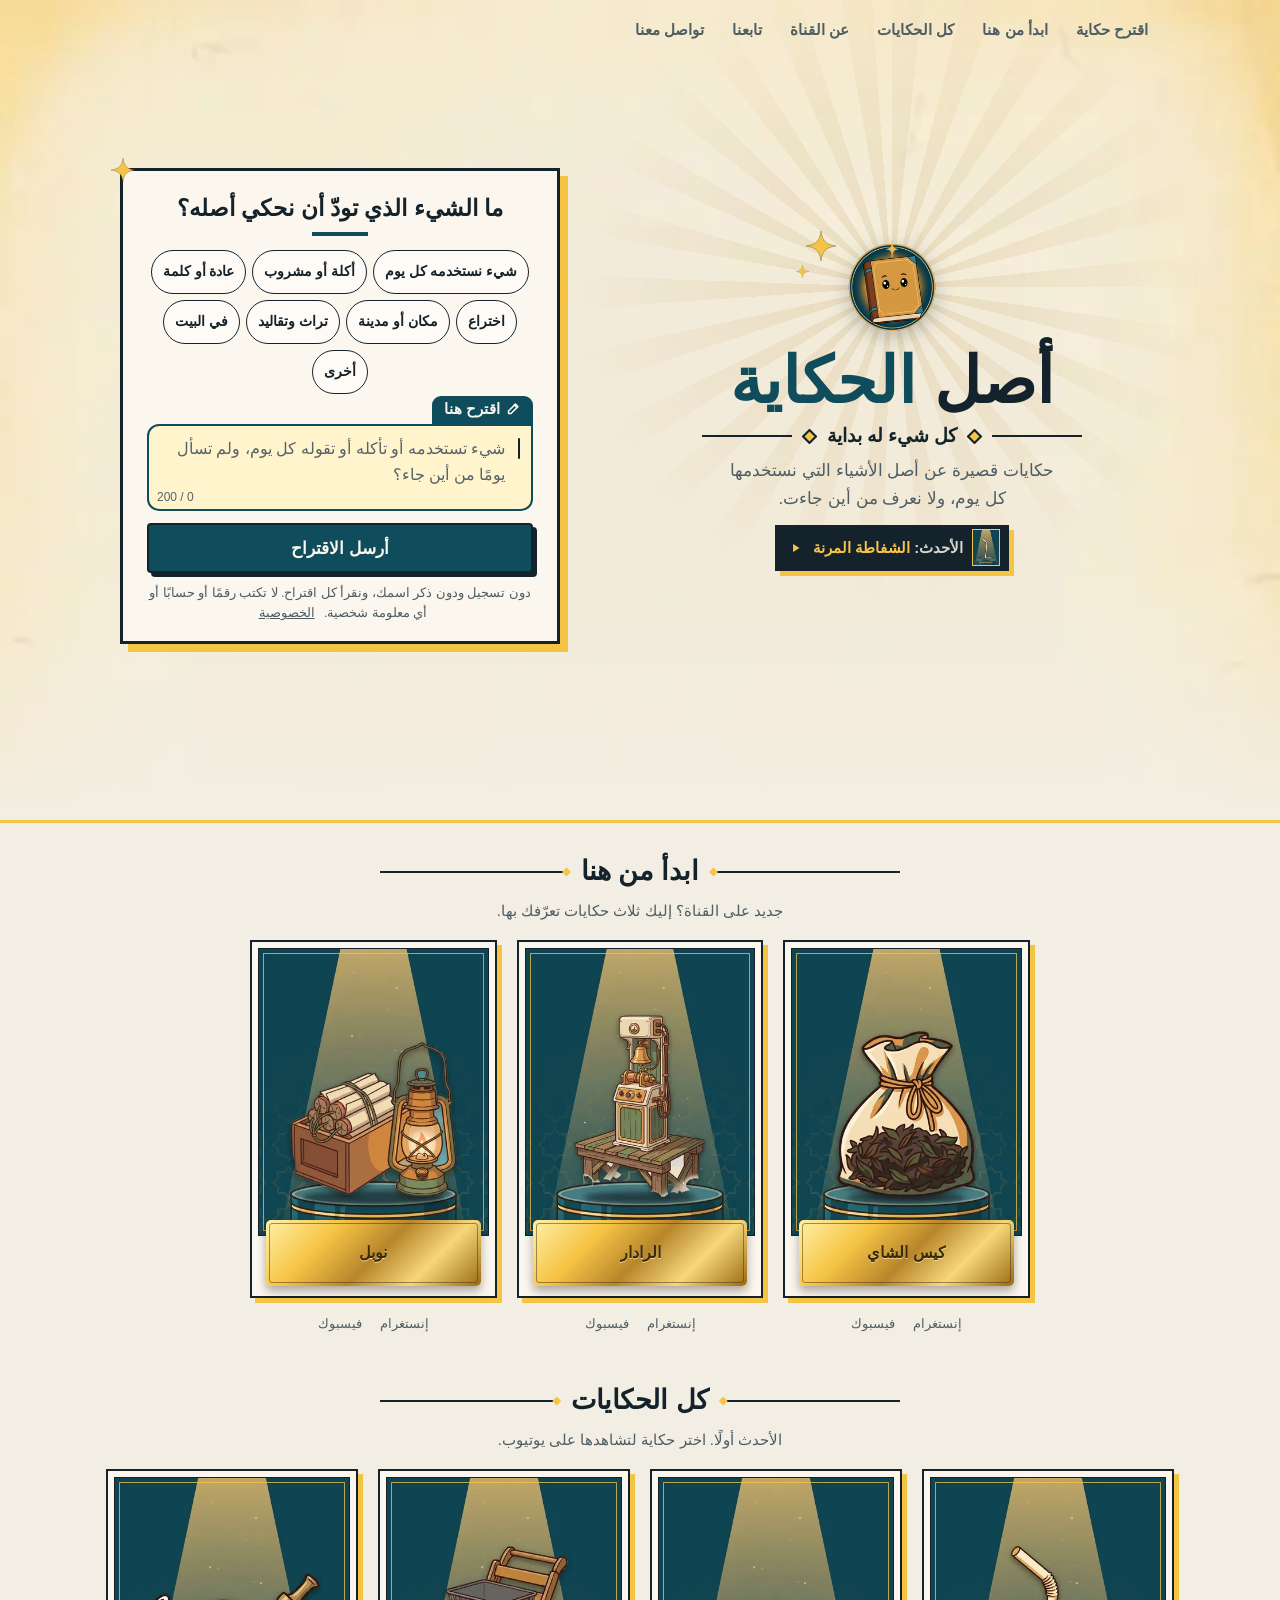
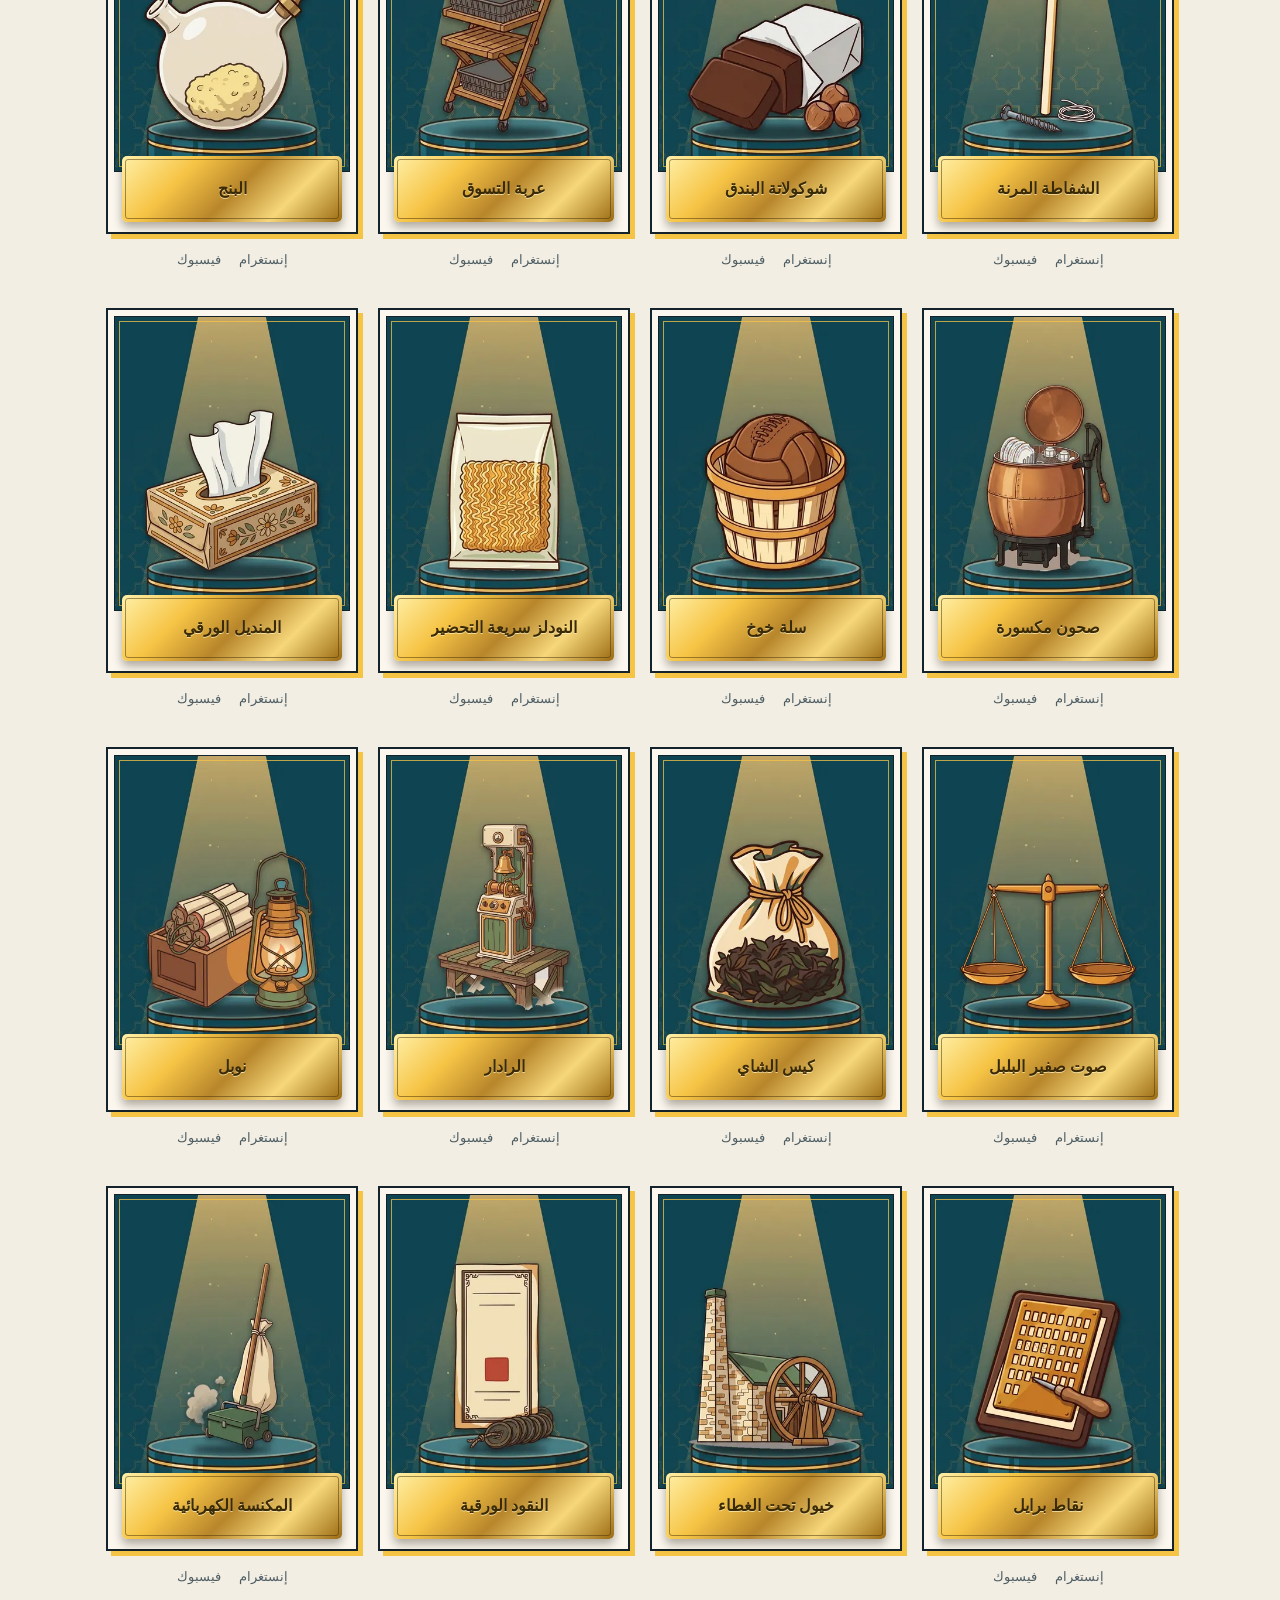
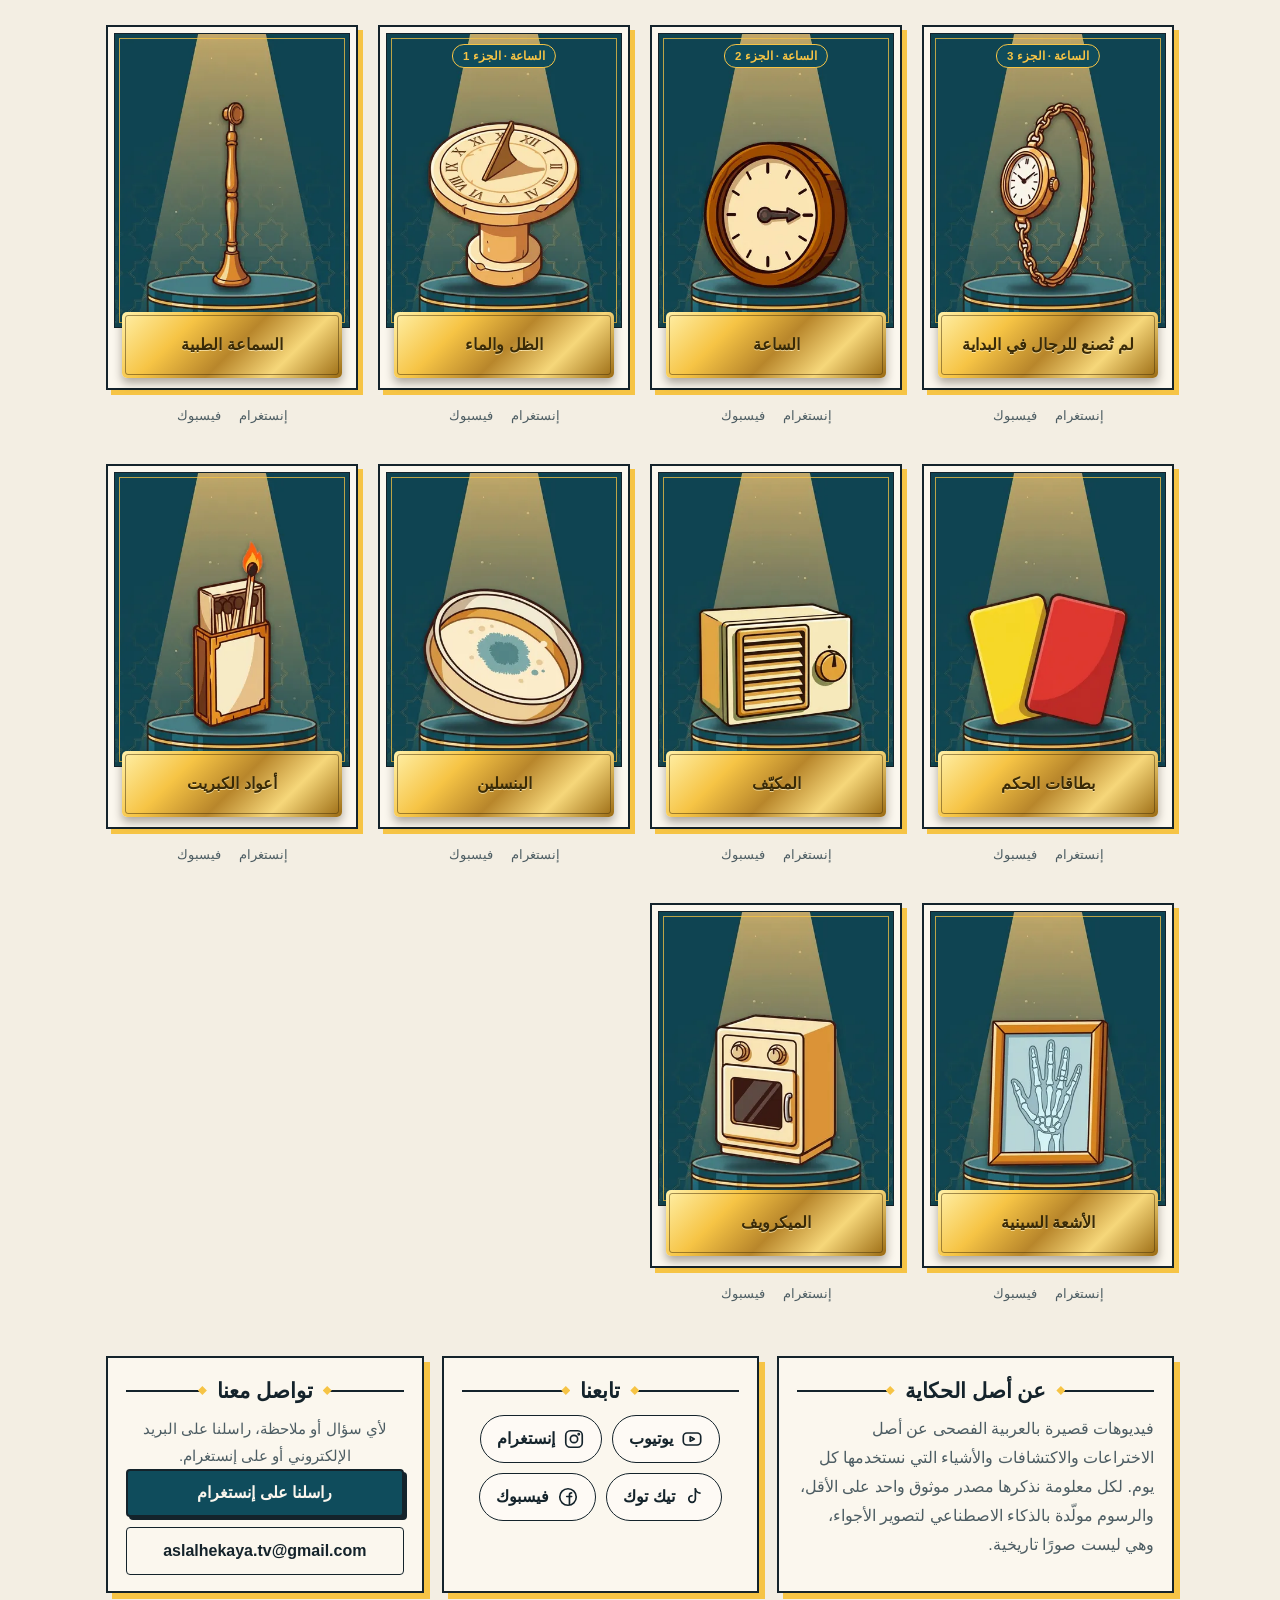
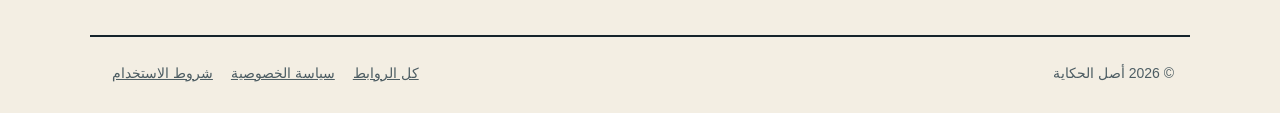
==== commit d183425d: "Site: cloud rebuild 2026-11-26-0002" ====
--- a/index.html
+++ b/index.html
@@ -17,7 +17,7 @@
 <meta property="og:url" content="https://asl-alhekaya.github.io/">
 <meta property="og:title" content="أصل الحكاية">
 <meta property="og:description" content="كل شيء له بداية… حكايات قصيرة عن أصل الأشياء.">
-<meta property="og:image" content="https://asl-alhekaya.github.io/assets/covers/ep-27.jpg">
+<meta property="og:image" content="https://asl-alhekaya.github.io/assets/covers/ep-28.jpg">
 <meta name="twitter:card" content="summary_large_image">
 <link rel="stylesheet" href="https://fonts.googleapis.com/css2?family=Almarai:wght@400;700;800&family=Cairo:wght@700;800;900&display=swap">
 <style>
@@ -410,7 +410,7 @@
 <p class="mast"><i></i><svg viewBox="0 0 14 14" aria-hidden="true"><path d="M7 1 13 7 7 13 1 7Z"/></svg><span>كل شيء له بداية</span><svg viewBox="0 0 14 14" aria-hidden="true"><path d="M7 1 13 7 7 13 1 7Z"/></svg><i></i></p>
 <div class="divider" aria-hidden="true"><i></i><b></b><i></i></div>
 <p class="breath">حكايات قصيرة عن أصل الأشياء التي نستخدمها كل يوم، ولا نعرف من أين جاءت.</p>
-<a class="latest" href="https://youtube.com/shorts/wjz0ZEHxM9I" rel="noopener" target="_blank"><img src="assets/cards/ep-27.webp" alt="" width="26" height="35"><span class="t"><small>الأحدث:</small> شوكولاتة البندق</span><svg width="14" height="14" viewBox="0 0 24 24" fill="currentColor" aria-hidden="true"><path d="M7 5v14l11-7z"/></svg></a>
+<a class="latest" href="https://youtube.com/shorts/khwyxBogZ3c" rel="noopener" target="_blank"><img src="assets/cards/ep-28.webp" alt="" width="26" height="35"><span class="t"><small>الأحدث:</small> الشفاطة المرنة</span><svg width="14" height="14" viewBox="0 0 24 24" fill="currentColor" aria-hidden="true"><path d="M7 5v14l11-7z"/></svg></a>
 </header>
 <section class="card" id="suggest" aria-labelledby="h-suggest">
 <svg class="star s3" viewBox="-1 -1 2 2" aria-hidden="true"><path d="M0 -1 C0.1 -0.32 0.32 -0.1 1 0 C0.32 0.1 0.1 0.32 0 1 C-0.1 0.32 -0.32 0.1 -1 0 C-0.32 -0.1 -0.1 -0.32 0 -1Z"/></svg>
@@ -444,7 +444,7 @@
 </div>
 <div class="low"><div class="wrap">
 <section id="start" class="sec" aria-labelledby="h-start"><h2 class="sec-h" id="h-start"><i aria-hidden="true"></i><span>ابدأ من هنا</span><i aria-hidden="true"></i></h2><p class="sub">جديد على القناة؟ إليك ثلاث حكايات تعرّفك بها.</p><ul class="cards three" role="list"><li class="ep"><a class="ep-a" href="https://youtu.be/D1qaRt3w5ZI" rel="noopener" target="_blank"><span class="art"><img src="assets/cards/ep-19.webp" alt="" width="400" height="500" loading="lazy" decoding="async"></span><span class="plq"><h3 class="ttl">كيس الشاي</h3></span></a><p class="also"><a href="https://www.instagram.com/reel/DfZqdzpEuWy/" rel="noopener" target="_blank">إنستغرام</a><a href="https://www.facebook.com/reel/1075577715483883/" rel="noopener" target="_blank">فيسبوك</a></p></li><li class="ep"><a class="ep-a" href="https://youtu.be/Iq4B_9UR4tc" rel="noopener" target="_blank"><span class="art"><img src="assets/cards/ep-18.webp" alt="" width="400" height="500" loading="lazy" decoding="async"></span><span class="plq"><h3 class="ttl">الرادار</h3></span></a><p class="also"><a href="https://www.instagram.com/reel/DfVS2JpPEEv/" rel="noopener" target="_blank">إنستغرام</a><a href="https://www.facebook.com/reel/1789491178973885/" rel="noopener" target="_blank">فيسبوك</a></p></li><li class="ep"><a class="ep-a" href="https://youtu.be/DGd7j4nPJto" rel="noopener" target="_blank"><span class="art"><img src="assets/cards/ep-16.webp" alt="" width="400" height="500" loading="lazy" decoding="async"></span><span class="plq"><h3 class="ttl">نوبل</h3></span></a><p class="also"><a href="https://www.instagram.com/reel/DfPuFqiNc3w/" rel="noopener" target="_blank">إنستغرام</a><a href="https://www.facebook.com/reel/1173332141692973/" rel="noopener" target="_blank">فيسبوك</a></p></li></ul></section>
-<section id="all" class="sec" aria-labelledby="h-all"><h2 class="sec-h" id="h-all"><i aria-hidden="true"></i><span>كل الحكايات</span><i aria-hidden="true"></i></h2><p class="sub">الأحدث أولًا. اختر حكاية لتشاهدها على يوتيوب.</p><ul class="cards" role="list"><li class="ep"><a class="ep-a" href="https://youtube.com/shorts/wjz0ZEHxM9I" rel="noopener" target="_blank"><span class="art"><img src="assets/cards/ep-27.webp" alt="" width="400" height="500" loading="lazy" decoding="async"></span><span class="plq"><h3 class="ttl">شوكولاتة البندق</h3></span></a><p class="also"><a href="https://www.instagram.com/reel/DgGRcc3BwUn/" rel="noopener" target="_blank">إنستغرام</a><a href="https://www.facebook.com/reel/1471416381009936/" rel="noopener" target="_blank">فيسبوك</a></p></li><li class="ep"><a class="ep-a" href="https://youtube.com/shorts/ThOvtmx-Smw" rel="noopener" target="_blank"><span class="art"><img src="assets/cards/ep-26.webp" alt="" width="400" height="500" loading="lazy" decoding="async"></span><span class="plq"><h3 class="ttl">عربة التسوق</h3></span></a><p class="also"><a href="https://www.instagram.com/reel/DgBGW-WJLey/" rel="noopener" target="_blank">إنستغرام</a><a href="https://www.facebook.com/reel/1667495831592956/" rel="noopener" target="_blank">فيسبوك</a></p></li><li class="ep"><a class="ep-a" href="https://youtube.com/shorts/b5p6Jxwa-e0" rel="noopener" target="_blank"><span class="art"><img src="assets/cards/ep-25.webp" alt="" width="400" height="500" loading="lazy" decoding="async"></span><span class="plq"><h3 class="ttl">البنج</h3></span></a><p class="also"><a href="https://www.instagram.com/reel/Df7zZngpC06/" rel="noopener" target="_blank">إنستغرام</a><a href="https://www.facebook.com/reel/1137719635516307/" rel="noopener" target="_blank">فيسبوك</a></p></li><li class="ep"><a class="ep-a" href="https://youtube.com/shorts/cZubp0-IZ94" rel="noopener" target="_blank"><span class="art"><img src="assets/cards/ep-24.webp" alt="" width="400" height="500" loading="lazy" decoding="async"></span><span class="plq"><h3 class="ttl">صحون مكسورة</h3></span></a><p class="also"><a href="https://www.instagram.com/reel/Df2dhwVFFYI/" rel="noopener" target="_blank">إنستغرام</a><a href="https://www.facebook.com/reel/2185479825694229/" rel="noopener" target="_blank">فيسبوك</a></p></li><li class="ep"><a class="ep-a" href="https://www.youtube.com/shorts/9NK3agA2jSs" rel="noopener" target="_blank"><span class="art"><img src="assets/cards/ep-23.webp" alt="" width="400" height="500" loading="lazy" decoding="async"></span><span class="plq"><h3 class="ttl">سلة خوخ</h3></span></a><p class="also"><a href="https://www.instagram.com/reel/DfxhtdMud-N/" rel="noopener" target="_blank">إنستغرام</a><a href="https://www.facebook.com/reel/1855632228951709/" rel="noopener" target="_blank">فيسبوك</a></p></li><li class="ep"><a class="ep-a" href="https://youtube.com/shorts/bbHlLsApxSc" rel="noopener" target="_blank"><span class="art"><img src="assets/cards/ep-indomie.webp" alt="" width="400" height="500" loading="lazy" decoding="async"></span><span class="plq"><h3 class="ttl">النودلز سريعة التحضير</h3></span></a><p class="also"><a href="https://www.instagram.com/reel/DfrRLlTAEw8/" rel="noopener" target="_blank">إنستغرام</a><a href="https://www.facebook.com/reel/1844414549922181/" rel="noopener" target="_blank">فيسبوك</a></p></li><li class="ep"><a class="ep-a" href="https://youtu.be/zAd3ABfnWiY" rel="noopener" target="_blank"><span class="art"><img src="assets/cards/ep-21.webp" alt="" width="400" height="500" loading="lazy" decoding="async"></span><span class="plq"><h3 class="ttl">المنديل الورقي</h3></span></a><p class="also"><a href="https://www.instagram.com/reel/Dfkj7gBhqXS/" rel="noopener" target="_blank">إنستغرام</a><a href="https://www.facebook.com/reel/1076460752105119/" rel="noopener" target="_blank">فيسبوك</a></p></li><li class="ep"><a class="ep-a" href="https://youtube.com/shorts/4JhiwaYCotY" rel="noopener" target="_blank"><span class="art"><img src="assets/cards/ep-bulbul_safir.webp" alt="" width="400" height="500" loading="lazy" decoding="async"></span><span class="plq"><h3 class="ttl">صوت صفير البلبل</h3></span></a><p class="also"><a href="https://www.instagram.com/reel/DfeWyVZtzm9/" rel="noopener" target="_blank">إنستغرام</a><a href="https://www.facebook.com/reel/1436357701981791/" rel="noopener" target="_blank">فيسبوك</a></p></li><li class="ep"><a class="ep-a" href="https://youtu.be/D1qaRt3w5ZI" rel="noopener" target="_blank"><span class="art"><img src="assets/cards/ep-19.webp" alt="" width="400" height="500" loading="lazy" decoding="async"></span><span class="plq"><h3 class="ttl">كيس الشاي</h3></span></a><p class="also"><a href="https://www.instagram.com/reel/DfZqdzpEuWy/" rel="noopener" target="_blank">إنستغرام</a><a href="https://www.facebook.com/reel/1075577715483883/" rel="noopener" target="_blank">فيسبوك</a></p></li><li class="ep"><a class="ep-a" href="https://youtu.be/Iq4B_9UR4tc" rel="noopener" target="_blank"><span class="art"><img src="assets/cards/ep-18.webp" alt="" width="400" height="500" loading="lazy" decoding="async"></span><span class="plq"><h3 class="ttl">الرادار</h3></span></a><p class="also"><a href="https://www.instagram.com/reel/DfVS2JpPEEv/" rel="noopener" target="_blank">إنستغرام</a><a href="https://www.facebook.com/reel/1789491178973885/" rel="noopener" target="_blank">فيسبوك</a></p></li><li class="ep"><a class="ep-a" href="https://youtu.be/DGd7j4nPJto" rel="noopener" target="_blank"><span class="art"><img src="assets/cards/ep-16.webp" alt="" width="400" height="500" loading="lazy" decoding="async"></span><span class="plq"><h3 class="ttl">نوبل</h3></span></a><p class="also"><a href="https://www.instagram.com/reel/DfPuFqiNc3w/" rel="noopener" target="_blank">إنستغرام</a><a href="https://www.facebook.com/reel/1173332141692973/" rel="noopener" target="_blank">فيسبوك</a></p></li><li class="ep"><a class="ep-a" href="https://youtube.com/shorts/BgieUoicgt8" rel="noopener" target="_blank"><span class="art"><img src="assets/cards/ep-13.webp" alt="" width="400" height="500" loading="lazy" decoding="async"></span><span class="plq"><h3 class="ttl">نقاط برايل</h3></span></a><p class="also"><a href="https://www.instagram.com/reel/DfLIAtpBXsx/" rel="noopener" target="_blank">إنستغرام</a><a href="https://www.facebook.com/reel/1813261956481191/" rel="noopener" target="_blank">فيسبوك</a></p></li><li class="ep"><a class="ep-a" href="https://youtube.com/shorts/pvs9-6oGDSY" rel="noopener" target="_blank"><span class="art"><img src="assets/cards/ep-12.webp" alt="" width="400" height="500" loading="lazy" decoding="async"></span><span class="plq"><h3 class="ttl">خيول تحت الغطاء</h3></span></a></li><li class="ep"><a class="ep-a" href="https://youtube.com/shorts/ciP0V4cjH_g" rel="noopener" target="_blank"><span class="art"><img src="assets/cards/ep-11.webp" alt="" width="400" height="500" loading="lazy" decoding="async"></span><span class="plq"><h3 class="ttl">النقود الورقية</h3></span></a></li><li class="ep"><a class="ep-a" href="https://youtube.com/shorts/QHmnqIVQKto" rel="noopener" target="_blank"><span class="art"><img src="assets/cards/ep-10.webp" alt="" width="400" height="500" loading="lazy" decoding="async"></span><span class="plq"><h3 class="ttl">المكنسة الكهربائية</h3></span></a><p class="also"><a href="https://www.instagram.com/reel/De47e8ZDPHm/" rel="noopener" target="_blank">إنستغرام</a><a href="https://www.facebook.com/reel/1170429978817207/" rel="noopener" target="_blank">فيسبوك</a></p></li><li class="ep"><a class="ep-a" href="https://youtube.com/shorts/ylKsq-vxJ4c" rel="noopener" target="_blank"><span class="art"><img src="assets/cards/clock-3.webp" alt="" width="400" height="500" loading="lazy" decoding="async"><span class="lab">الساعة · الجزء 3</span></span><span class="plq"><h3 class="ttl">لم تُصنع للرجال في البداية</h3></span></a><p class="also"><a href="https://www.instagram.com/reel/DexAGC1DTti/" rel="noopener" target="_blank">إنستغرام</a><a href="https://www.facebook.com/reel/4396235464040562/" rel="noopener" target="_blank">فيسبوك</a></p></li><li class="ep"><a class="ep-a" href="https://youtube.com/shorts/WFPuGiCEqwM" rel="noopener" target="_blank"><span class="art"><img src="assets/cards/clock-2.webp" alt="" width="400" height="500" loading="lazy" decoding="async"><span class="lab">الساعة · الجزء 2</span></span><span class="plq"><h3 class="ttl">الساعة</h3></span></a><p class="also"><a href="https://www.instagram.com/asl.alhekaya_tv/reel/Deq9KFolF-b/" rel="noopener" target="_blank">إنستغرام</a><a href="https://www.facebook.com/reel/1835672714234602" rel="noopener" target="_blank">فيسبوك</a></p></li><li class="ep"><a class="ep-a" href="https://youtube.com/shorts/QRI7yqFJESo" rel="noopener" target="_blank"><span class="art"><img src="assets/cards/clock-1.webp" alt="" width="400" height="500" loading="lazy" decoding="async"><span class="lab">الساعة · الجزء 1</span></span><span class="plq"><h3 class="ttl">الظل والماء</h3></span></a><p class="also"><a href="https://www.instagram.com/reel/DemYXryDSG3/" rel="noopener" target="_blank">إنستغرام</a><a href="https://www.facebook.com/reel/28579849935016892/" rel="noopener" target="_blank">فيسبوك</a></p></li><li class="ep"><a class="ep-a" href="https://youtube.com/shorts/Krwh85FuD18" rel="noopener" target="_blank"><span class="art"><img src="assets/cards/ep-08.webp" alt="" width="400" height="500" loading="lazy" decoding="async"></span><span class="plq"><h3 class="ttl">السماعة الطبية</h3></span></a><p class="also"><a href="https://www.instagram.com/reel/Ded51CeNONn/" rel="noopener" target="_blank">إنستغرام</a><a href="https://www.facebook.com/reel/949933704857780/" rel="noopener" target="_blank">فيسبوك</a></p></li><li class="ep"><a class="ep-a" href="https://youtube.com/shorts/3D2um3kyAa4" rel="noopener" target="_blank"><span class="art"><img src="assets/cards/ep-07.webp" alt="" width="400" height="500" loading="lazy" decoding="async"></span><span class="plq"><h3 class="ttl">بطاقات الحكم</h3></span></a><p class="also"><a href="https://www.instagram.com/reel/DeYwYvYDFPM/" rel="noopener" target="_blank">إنستغرام</a><a href="https://www.facebook.com/reel/1658314099411331/" rel="noopener" target="_blank">فيسبوك</a></p></li><li class="ep"><a class="ep-a" href="https://youtube.com/shorts/BYf_UJrjTHM" rel="noopener" target="_blank"><span class="art"><img src="assets/cards/ep-06.webp" alt="" width="400" height="500" loading="lazy" decoding="async"></span><span class="plq"><h3 class="ttl">المكيّف</h3></span></a><p class="also"><a href="https://www.instagram.com/reel/DeUfwfxFX7j/" rel="noopener" target="_blank">إنستغرام</a><a href="https://www.facebook.com/reel/2014673432717626/" rel="noopener" target="_blank">فيسبوك</a></p></li><li class="ep"><a class="ep-a" href="https://youtube.com/shorts/d1I6QSU0I_c" rel="noopener" target="_blank"><span class="art"><img src="assets/cards/ep-04.webp" alt="" width="400" height="500" loading="lazy" decoding="async"></span><span class="plq"><h3 class="ttl">البنسلين</h3></span></a><p class="also"><a href="https://www.instagram.com/reel/DePVFauhpHZ/" rel="noopener" target="_blank">إنستغرام</a><a href="https://www.facebook.com/reel/2264055174459453/" rel="noopener" target="_blank">فيسبوك</a></p></li><li class="ep"><a class="ep-a" href="https://youtube.com/shorts/nYIsFNSo_0Q" rel="noopener" target="_blank"><span class="art"><img src="assets/cards/ep-03.webp" alt="" width="400" height="500" loading="lazy" decoding="async"></span><span class="plq"><h3 class="ttl">أعواد الكبريت</h3></span></a><p class="also"><a href="https://www.instagram.com/reel/DeKlPBANhsk/" rel="noopener" target="_blank">إنستغرام</a><a href="https://www.facebook.com/reel/1591157662474745/" rel="noopener" target="_blank">فيسبوك</a></p></li><li class="ep"><a class="ep-a" href="https://youtube.com/shorts/T27MLMI0veA" rel="noopener" target="_blank"><span class="art"><img src="assets/cards/ep-02.webp" alt="" width="400" height="500" loading="lazy" decoding="async"></span><span class="plq"><h3 class="ttl">الأشعة السينية</h3></span></a><p class="also"><a href="https://www.instagram.com/reel/DeFch9TOriO/" rel="noopener" target="_blank">إنستغرام</a><a href="https://www.facebook.com/reel/4514398715506842/" rel="noopener" target="_blank">فيسبوك</a></p></li><li class="ep"><a class="ep-a" href="https://youtube.com/shorts/NZ-fDGNd2bM" rel="noopener" target="_blank"><span class="art"><img src="assets/cards/ep-01.webp" alt="" width="400" height="500" loading="lazy" decoding="async"></span><span class="plq"><h3 class="ttl">الميكرويف</h3></span></a><p class="also"><a href="https://www.instagram.com/reel/Dd9TlK2tt66/" rel="noopener" target="_blank">إنستغرام</a><a href="https://www.facebook.com/reel/3717001825115575/" rel="noopener" target="_blank">فيسبوك</a></p></li></ul></section>
+<section id="all" class="sec" aria-labelledby="h-all"><h2 class="sec-h" id="h-all"><i aria-hidden="true"></i><span>كل الحكايات</span><i aria-hidden="true"></i></h2><p class="sub">الأحدث أولًا. اختر حكاية لتشاهدها على يوتيوب.</p><ul class="cards" role="list"><li class="ep"><a class="ep-a" href="https://youtube.com/shorts/khwyxBogZ3c" rel="noopener" target="_blank"><span class="art"><img src="assets/cards/ep-28.webp" alt="" width="400" height="500" loading="lazy" decoding="async"></span><span class="plq"><h3 class="ttl">الشفاطة المرنة</h3></span></a><p class="also"><a href="https://www.instagram.com/reel/DgLTj9cpi6X/" rel="noopener" target="_blank">إنستغرام</a><a href="https://www.facebook.com/reel/1461837689273531/" rel="noopener" target="_blank">فيسبوك</a></p></li><li class="ep"><a class="ep-a" href="https://youtube.com/shorts/wjz0ZEHxM9I" rel="noopener" target="_blank"><span class="art"><img src="assets/cards/ep-27.webp" alt="" width="400" height="500" loading="lazy" decoding="async"></span><span class="plq"><h3 class="ttl">شوكولاتة البندق</h3></span></a><p class="also"><a href="https://www.instagram.com/reel/DgGRcc3BwUn/" rel="noopener" target="_blank">إنستغرام</a><a href="https://www.facebook.com/reel/1471416381009936/" rel="noopener" target="_blank">فيسبوك</a></p></li><li class="ep"><a class="ep-a" href="https://youtube.com/shorts/ThOvtmx-Smw" rel="noopener" target="_blank"><span class="art"><img src="assets/cards/ep-26.webp" alt="" width="400" height="500" loading="lazy" decoding="async"></span><span class="plq"><h3 class="ttl">عربة التسوق</h3></span></a><p class="also"><a href="https://www.instagram.com/reel/DgBGW-WJLey/" rel="noopener" target="_blank">إنستغرام</a><a href="https://www.facebook.com/reel/1667495831592956/" rel="noopener" target="_blank">فيسبوك</a></p></li><li class="ep"><a class="ep-a" href="https://youtube.com/shorts/b5p6Jxwa-e0" rel="noopener" target="_blank"><span class="art"><img src="assets/cards/ep-25.webp" alt="" width="400" height="500" loading="lazy" decoding="async"></span><span class="plq"><h3 class="ttl">البنج</h3></span></a><p class="also"><a href="https://www.instagram.com/reel/Df7zZngpC06/" rel="noopener" target="_blank">إنستغرام</a><a href="https://www.facebook.com/reel/1137719635516307/" rel="noopener" target="_blank">فيسبوك</a></p></li><li class="ep"><a class="ep-a" href="https://youtube.com/shorts/cZubp0-IZ94" rel="noopener" target="_blank"><span class="art"><img src="assets/cards/ep-24.webp" alt="" width="400" height="500" loading="lazy" decoding="async"></span><span class="plq"><h3 class="ttl">صحون مكسورة</h3></span></a><p class="also"><a href="https://www.instagram.com/reel/Df2dhwVFFYI/" rel="noopener" target="_blank">إنستغرام</a><a href="https://www.facebook.com/reel/2185479825694229/" rel="noopener" target="_blank">فيسبوك</a></p></li><li class="ep"><a class="ep-a" href="https://www.youtube.com/shorts/9NK3agA2jSs" rel="noopener" target="_blank"><span class="art"><img src="assets/cards/ep-23.webp" alt="" width="400" height="500" loading="lazy" decoding="async"></span><span class="plq"><h3 class="ttl">سلة خوخ</h3></span></a><p class="also"><a href="https://www.instagram.com/reel/DfxhtdMud-N/" rel="noopener" target="_blank">إنستغرام</a><a href="https://www.facebook.com/reel/1855632228951709/" rel="noopener" target="_blank">فيسبوك</a></p></li><li class="ep"><a class="ep-a" href="https://youtube.com/shorts/bbHlLsApxSc" rel="noopener" target="_blank"><span class="art"><img src="assets/cards/ep-indomie.webp" alt="" width="400" height="500" loading="lazy" decoding="async"></span><span class="plq"><h3 class="ttl">النودلز سريعة التحضير</h3></span></a><p class="also"><a href="https://www.instagram.com/reel/DfrRLlTAEw8/" rel="noopener" target="_blank">إنستغرام</a><a href="https://www.facebook.com/reel/1844414549922181/" rel="noopener" target="_blank">فيسبوك</a></p></li><li class="ep"><a class="ep-a" href="https://youtu.be/zAd3ABfnWiY" rel="noopener" target="_blank"><span class="art"><img src="assets/cards/ep-21.webp" alt="" width="400" height="500" loading="lazy" decoding="async"></span><span class="plq"><h3 class="ttl">المنديل الورقي</h3></span></a><p class="also"><a href="https://www.instagram.com/reel/Dfkj7gBhqXS/" rel="noopener" target="_blank">إنستغرام</a><a href="https://www.facebook.com/reel/1076460752105119/" rel="noopener" target="_blank">فيسبوك</a></p></li><li class="ep"><a class="ep-a" href="https://youtube.com/shorts/4JhiwaYCotY" rel="noopener" target="_blank"><span class="art"><img src="assets/cards/ep-bulbul_safir.webp" alt="" width="400" height="500" loading="lazy" decoding="async"></span><span class="plq"><h3 class="ttl">صوت صفير البلبل</h3></span></a><p class="also"><a href="https://www.instagram.com/reel/DfeWyVZtzm9/" rel="noopener" target="_blank">إنستغرام</a><a href="https://www.facebook.com/reel/1436357701981791/" rel="noopener" target="_blank">فيسبوك</a></p></li><li class="ep"><a class="ep-a" href="https://youtu.be/D1qaRt3w5ZI" rel="noopener" target="_blank"><span class="art"><img src="assets/cards/ep-19.webp" alt="" width="400" height="500" loading="lazy" decoding="async"></span><span class="plq"><h3 class="ttl">كيس الشاي</h3></span></a><p class="also"><a href="https://www.instagram.com/reel/DfZqdzpEuWy/" rel="noopener" target="_blank">إنستغرام</a><a href="https://www.facebook.com/reel/1075577715483883/" rel="noopener" target="_blank">فيسبوك</a></p></li><li class="ep"><a class="ep-a" href="https://youtu.be/Iq4B_9UR4tc" rel="noopener" target="_blank"><span class="art"><img src="assets/cards/ep-18.webp" alt="" width="400" height="500" loading="lazy" decoding="async"></span><span class="plq"><h3 class="ttl">الرادار</h3></span></a><p class="also"><a href="https://www.instagram.com/reel/DfVS2JpPEEv/" rel="noopener" target="_blank">إنستغرام</a><a href="https://www.facebook.com/reel/1789491178973885/" rel="noopener" target="_blank">فيسبوك</a></p></li><li class="ep"><a class="ep-a" href="https://youtu.be/DGd7j4nPJto" rel="noopener" target="_blank"><span class="art"><img src="assets/cards/ep-16.webp" alt="" width="400" height="500" loading="lazy" decoding="async"></span><span class="plq"><h3 class="ttl">نوبل</h3></span></a><p class="also"><a href="https://www.instagram.com/reel/DfPuFqiNc3w/" rel="noopener" target="_blank">إنستغرام</a><a href="https://www.facebook.com/reel/1173332141692973/" rel="noopener" target="_blank">فيسبوك</a></p></li><li class="ep"><a class="ep-a" href="https://youtube.com/shorts/BgieUoicgt8" rel="noopener" target="_blank"><span class="art"><img src="assets/cards/ep-13.webp" alt="" width="400" height="500" loading="lazy" decoding="async"></span><span class="plq"><h3 class="ttl">نقاط برايل</h3></span></a><p class="also"><a href="https://www.instagram.com/reel/DfLIAtpBXsx/" rel="noopener" target="_blank">إنستغرام</a><a href="https://www.facebook.com/reel/1813261956481191/" rel="noopener" target="_blank">فيسبوك</a></p></li><li class="ep"><a class="ep-a" href="https://youtube.com/shorts/pvs9-6oGDSY" rel="noopener" target="_blank"><span class="art"><img src="assets/cards/ep-12.webp" alt="" width="400" height="500" loading="lazy" decoding="async"></span><span class="plq"><h3 class="ttl">خيول تحت الغطاء</h3></span></a></li><li class="ep"><a class="ep-a" href="https://youtube.com/shorts/ciP0V4cjH_g" rel="noopener" target="_blank"><span class="art"><img src="assets/cards/ep-11.webp" alt="" width="400" height="500" loading="lazy" decoding="async"></span><span class="plq"><h3 class="ttl">النقود الورقية</h3></span></a></li><li class="ep"><a class="ep-a" href="https://youtube.com/shorts/QHmnqIVQKto" rel="noopener" target="_blank"><span class="art"><img src="assets/cards/ep-10.webp" alt="" width="400" height="500" loading="lazy" decoding="async"></span><span class="plq"><h3 class="ttl">المكنسة الكهربائية</h3></span></a><p class="also"><a href="https://www.instagram.com/reel/De47e8ZDPHm/" rel="noopener" target="_blank">إنستغرام</a><a href="https://www.facebook.com/reel/1170429978817207/" rel="noopener" target="_blank">فيسبوك</a></p></li><li class="ep"><a class="ep-a" href="https://youtube.com/shorts/ylKsq-vxJ4c" rel="noopener" target="_blank"><span class="art"><img src="assets/cards/clock-3.webp" alt="" width="400" height="500" loading="lazy" decoding="async"><span class="lab">الساعة · الجزء 3</span></span><span class="plq"><h3 class="ttl">لم تُصنع للرجال في البداية</h3></span></a><p class="also"><a href="https://www.instagram.com/reel/DexAGC1DTti/" rel="noopener" target="_blank">إنستغرام</a><a href="https://www.facebook.com/reel/4396235464040562/" rel="noopener" target="_blank">فيسبوك</a></p></li><li class="ep"><a class="ep-a" href="https://youtube.com/shorts/WFPuGiCEqwM" rel="noopener" target="_blank"><span class="art"><img src="assets/cards/clock-2.webp" alt="" width="400" height="500" loading="lazy" decoding="async"><span class="lab">الساعة · الجزء 2</span></span><span class="plq"><h3 class="ttl">الساعة</h3></span></a><p class="also"><a href="https://www.instagram.com/asl.alhekaya_tv/reel/Deq9KFolF-b/" rel="noopener" target="_blank">إنستغرام</a><a href="https://www.facebook.com/reel/1835672714234602" rel="noopener" target="_blank">فيسبوك</a></p></li><li class="ep"><a class="ep-a" href="https://youtube.com/shorts/QRI7yqFJESo" rel="noopener" target="_blank"><span class="art"><img src="assets/cards/clock-1.webp" alt="" width="400" height="500" loading="lazy" decoding="async"><span class="lab">الساعة · الجزء 1</span></span><span class="plq"><h3 class="ttl">الظل والماء</h3></span></a><p class="also"><a href="https://www.instagram.com/reel/DemYXryDSG3/" rel="noopener" target="_blank">إنستغرام</a><a href="https://www.facebook.com/reel/28579849935016892/" rel="noopener" target="_blank">فيسبوك</a></p></li><li class="ep"><a class="ep-a" href="https://youtube.com/shorts/Krwh85FuD18" rel="noopener" target="_blank"><span class="art"><img src="assets/cards/ep-08.webp" alt="" width="400" height="500" loading="lazy" decoding="async"></span><span class="plq"><h3 class="ttl">السماعة الطبية</h3></span></a><p class="also"><a href="https://www.instagram.com/reel/Ded51CeNONn/" rel="noopener" target="_blank">إنستغرام</a><a href="https://www.facebook.com/reel/949933704857780/" rel="noopener" target="_blank">فيسبوك</a></p></li><li class="ep"><a class="ep-a" href="https://youtube.com/shorts/3D2um3kyAa4" rel="noopener" target="_blank"><span class="art"><img src="assets/cards/ep-07.webp" alt="" width="400" height="500" loading="lazy" decoding="async"></span><span class="plq"><h3 class="ttl">بطاقات الحكم</h3></span></a><p class="also"><a href="https://www.instagram.com/reel/DeYwYvYDFPM/" rel="noopener" target="_blank">إنستغرام</a><a href="https://www.facebook.com/reel/1658314099411331/" rel="noopener" target="_blank">فيسبوك</a></p></li><li class="ep"><a class="ep-a" href="https://youtube.com/shorts/BYf_UJrjTHM" rel="noopener" target="_blank"><span class="art"><img src="assets/cards/ep-06.webp" alt="" width="400" height="500" loading="lazy" decoding="async"></span><span class="plq"><h3 class="ttl">المكيّف</h3></span></a><p class="also"><a href="https://www.instagram.com/reel/DeUfwfxFX7j/" rel="noopener" target="_blank">إنستغرام</a><a href="https://www.facebook.com/reel/2014673432717626/" rel="noopener" target="_blank">فيسبوك</a></p></li><li class="ep"><a class="ep-a" href="https://youtube.com/shorts/d1I6QSU0I_c" rel="noopener" target="_blank"><span class="art"><img src="assets/cards/ep-04.webp" alt="" width="400" height="500" loading="lazy" decoding="async"></span><span class="plq"><h3 class="ttl">البنسلين</h3></span></a><p class="also"><a href="https://www.instagram.com/reel/DePVFauhpHZ/" rel="noopener" target="_blank">إنستغرام</a><a href="https://www.facebook.com/reel/2264055174459453/" rel="noopener" target="_blank">فيسبوك</a></p></li><li class="ep"><a class="ep-a" href="https://youtube.com/shorts/nYIsFNSo_0Q" rel="noopener" target="_blank"><span class="art"><img src="assets/cards/ep-03.webp" alt="" width="400" height="500" loading="lazy" decoding="async"></span><span class="plq"><h3 class="ttl">أعواد الكبريت</h3></span></a><p class="also"><a href="https://www.instagram.com/reel/DeKlPBANhsk/" rel="noopener" target="_blank">إنستغرام</a><a href="https://www.facebook.com/reel/1591157662474745/" rel="noopener" target="_blank">فيسبوك</a></p></li><li class="ep"><a class="ep-a" href="https://youtube.com/shorts/T27MLMI0veA" rel="noopener" target="_blank"><span class="art"><img src="assets/cards/ep-02.webp" alt="" width="400" height="500" loading="lazy" decoding="async"></span><span class="plq"><h3 class="ttl">الأشعة السينية</h3></span></a><p class="also"><a href="https://www.instagram.com/reel/DeFch9TOriO/" rel="noopener" target="_blank">إنستغرام</a><a href="https://www.facebook.com/reel/4514398715506842/" rel="noopener" target="_blank">فيسبوك</a></p></li><li class="ep"><a class="ep-a" href="https://youtube.com/shorts/NZ-fDGNd2bM" rel="noopener" target="_blank"><span class="art"><img src="assets/cards/ep-01.webp" alt="" width="400" height="500" loading="lazy" decoding="async"></span><span class="plq"><h3 class="ttl">الميكرويف</h3></span></a><p class="also"><a href="https://www.instagram.com/reel/Dd9TlK2tt66/" rel="noopener" target="_blank">إنستغرام</a><a href="https://www.facebook.com/reel/3717001825115575/" rel="noopener" target="_blank">فيسبوك</a></p></li></ul></section>
 <div class="labels">
 <section id="about" class="panel" aria-labelledby="h-about"><h2 class="sec-h" id="h-about"><i aria-hidden="true"></i><span>عن أصل الحكاية</span><i aria-hidden="true"></i></h2><p>فيديوهات قصيرة بالعربية الفصحى عن أصل الاختراعات والاكتشافات والأشياء التي نستخدمها كل يوم. لكل معلومة نذكرها مصدر موثوق واحد على الأقل، والرسوم مولّدة بالذكاء الاصطناعي لتصوير الأجواء، وهي ليست صورًا تاريخية.</p></section>
 <section id="follow" class="panel" aria-labelledby="h-follow"><h2 class="sec-h" id="h-follow"><i aria-hidden="true"></i><span>تابعنا</span><i aria-hidden="true"></i></h2><div class="row"><a class="pill" href="https://www.youtube.com/@asl.alhekaya_tv/shorts" rel="noopener" target="_blank"><svg class="ico" width="22" height="22" viewBox="0 0 24 24" fill="none" stroke="currentColor" stroke-width="1.8" stroke-linecap="round" stroke-linejoin="round" aria-hidden="true"><rect x="2.5" y="5.5" width="19" height="13" rx="4"/><path d="M10 9.5v5l4.5-2.5z"/></svg>يوتيوب</a><a class="pill" href="https://www.instagram.com/asl.alhekaya_tv/" rel="noopener" target="_blank"><svg class="ico" width="22" height="22" viewBox="0 0 24 24" fill="none" stroke="currentColor" stroke-width="1.8" stroke-linecap="round" stroke-linejoin="round" aria-hidden="true"><rect x="3" y="3" width="18" height="18" rx="5"/><circle cx="12" cy="12" r="4"/><circle cx="17.2" cy="6.8" r=".7"/></svg>إنستغرام</a><a class="pill" href="https://www.tiktok.com/@asl.alhekaya_tv" rel="noopener" target="_blank"><svg class="ico" width="22" height="22" viewBox="0 0 24 24" fill="none" stroke="currentColor" stroke-width="1.8" stroke-linecap="round" stroke-linejoin="round" aria-hidden="true"><path d="M13.5 3v11.2a3.6 3.6 0 1 1-3.6-3.6"/><path d="M13.5 3c.4 2.7 2.2 4.4 5 4.7"/></svg>تيك توك</a><a class="pill" href="https://www.facebook.com/1304517989419331" rel="noopener" target="_blank"><svg class="ico" width="22" height="22" viewBox="0 0 24 24" fill="none" stroke="currentColor" stroke-width="1.8" stroke-linecap="round" stroke-linejoin="round" aria-hidden="true"><circle cx="12" cy="12" r="9"/><path d="M13.6 20v-8.6"/><path d="M10.6 11.4h5.4"/><path d="M13.6 11.4V9.6c0-1.4.8-2.1 2.3-2.1"/></svg>فيسبوك</a></div></section>
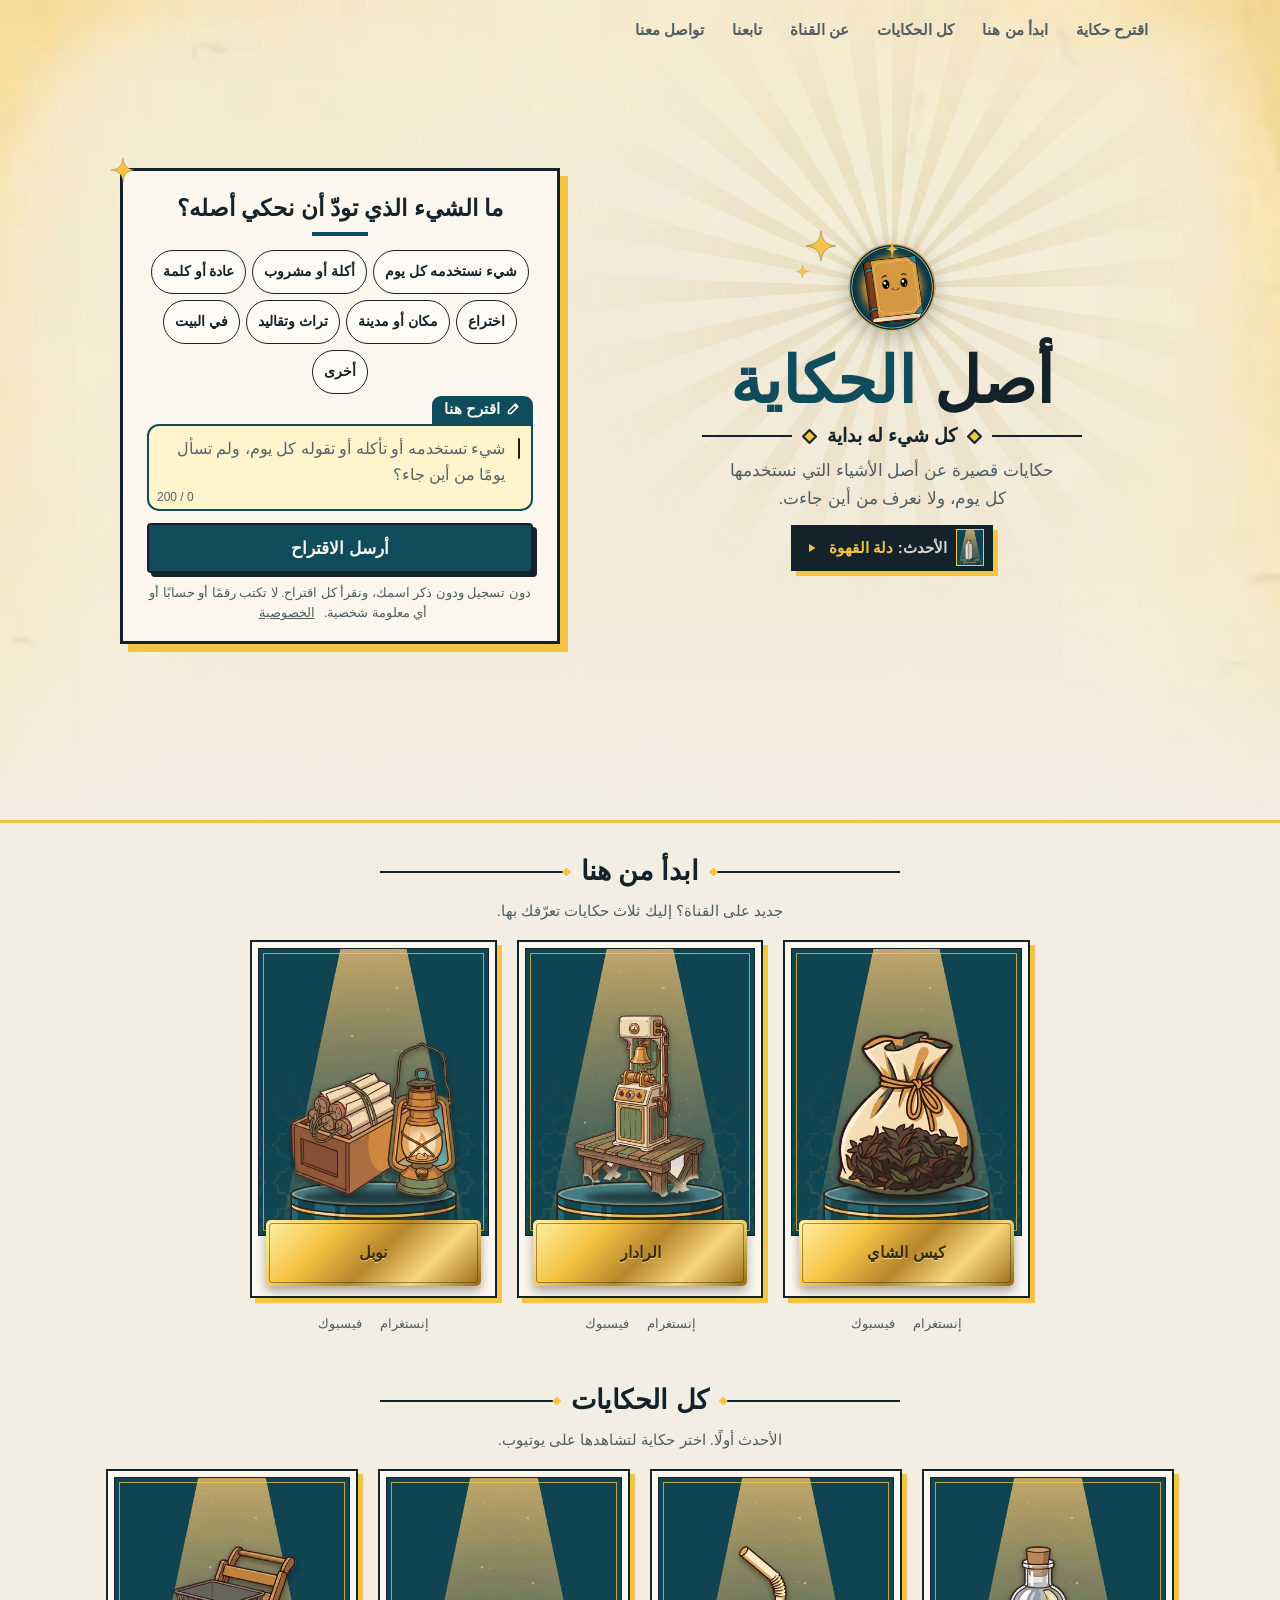
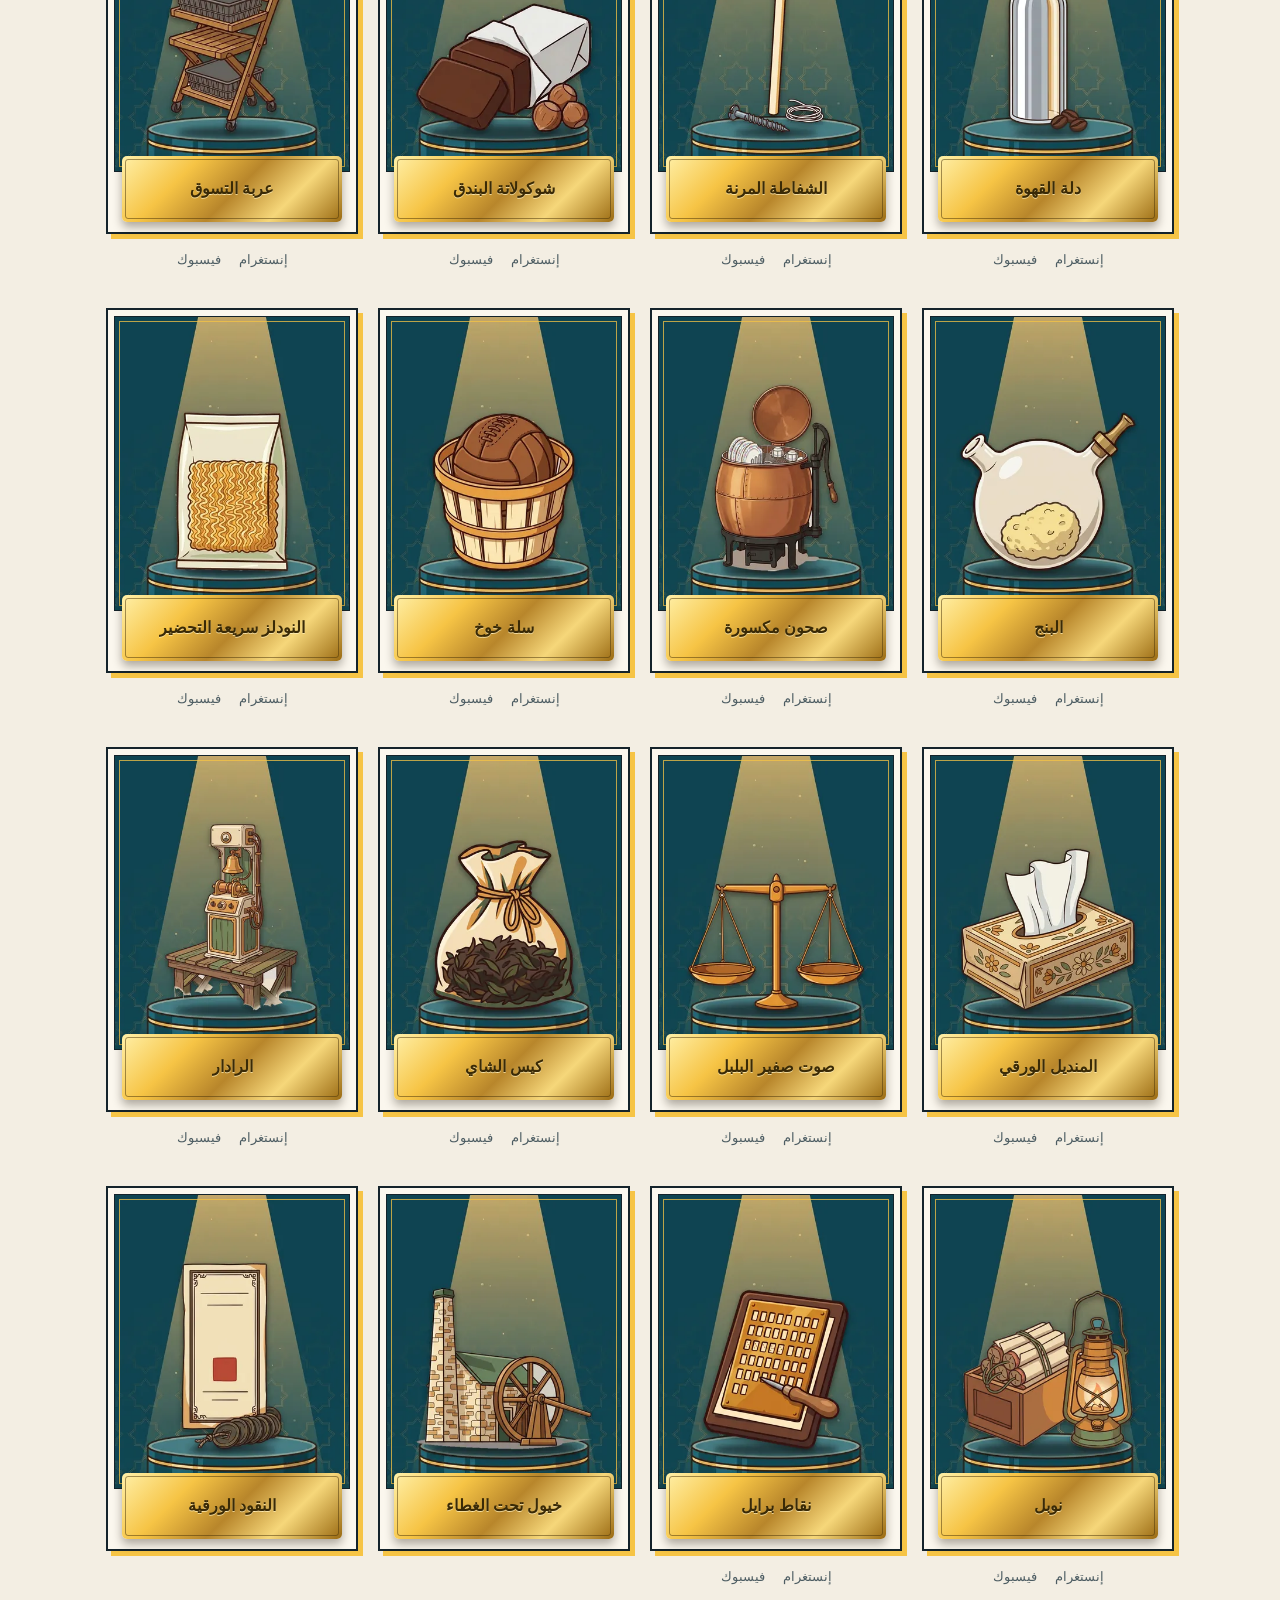
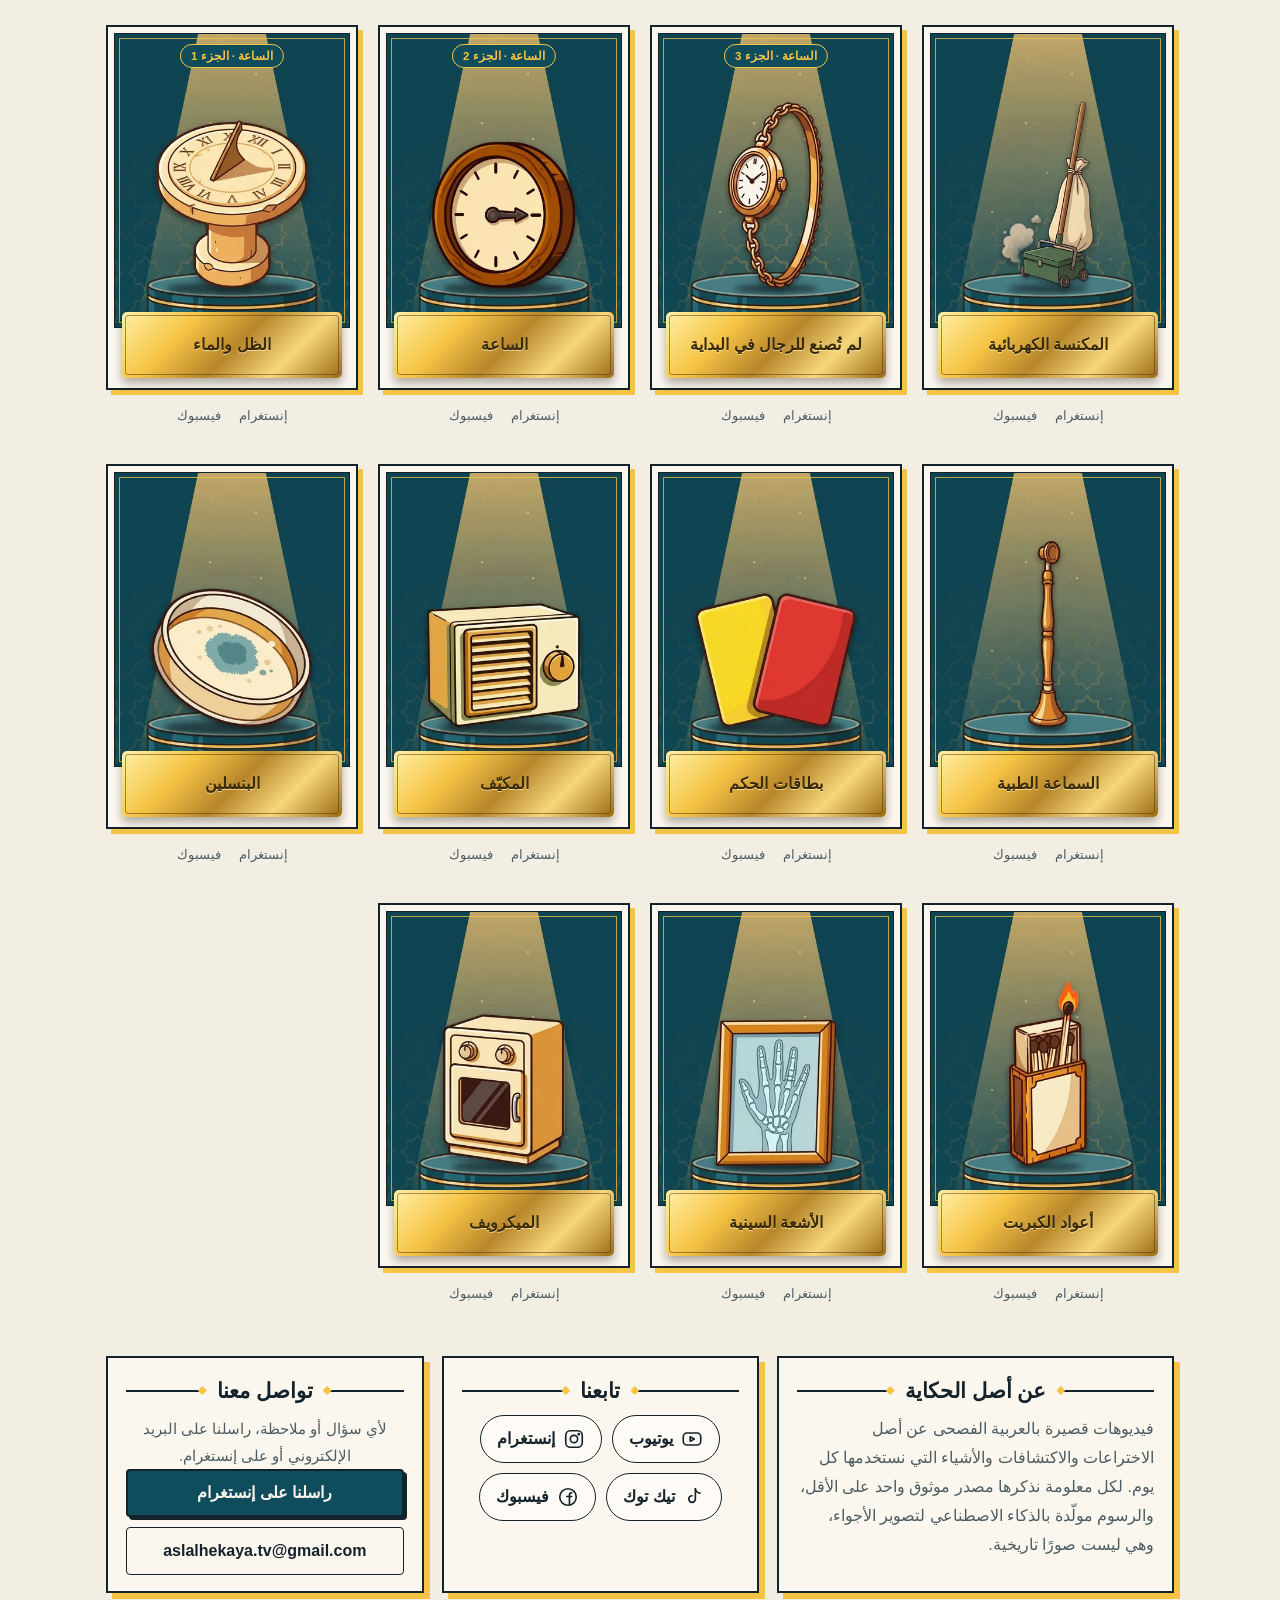
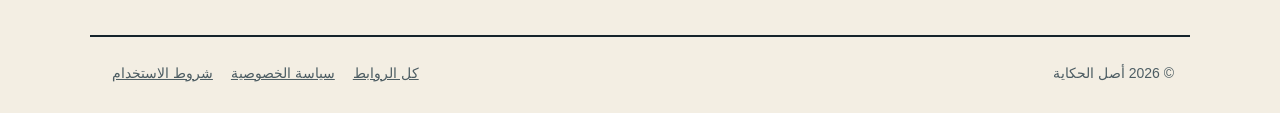
==== commit 64450905: "Site: cloud rebuild 2026-11-27-1558" ====
--- a/index.html
+++ b/index.html
@@ -17,7 +17,7 @@
 <meta property="og:url" content="https://asl-alhekaya.github.io/">
 <meta property="og:title" content="أصل الحكاية">
 <meta property="og:description" content="كل شيء له بداية… حكايات قصيرة عن أصل الأشياء.">
-<meta property="og:image" content="https://asl-alhekaya.github.io/assets/covers/ep-28.jpg">
+<meta property="og:image" content="https://asl-alhekaya.github.io/assets/covers/ep-29.jpg">
 <meta name="twitter:card" content="summary_large_image">
 <link rel="stylesheet" href="https://fonts.googleapis.com/css2?family=Almarai:wght@400;700;800&family=Cairo:wght@700;800;900&display=swap">
 <style>
@@ -410,7 +410,7 @@
 <p class="mast"><i></i><svg viewBox="0 0 14 14" aria-hidden="true"><path d="M7 1 13 7 7 13 1 7Z"/></svg><span>كل شيء له بداية</span><svg viewBox="0 0 14 14" aria-hidden="true"><path d="M7 1 13 7 7 13 1 7Z"/></svg><i></i></p>
 <div class="divider" aria-hidden="true"><i></i><b></b><i></i></div>
 <p class="breath">حكايات قصيرة عن أصل الأشياء التي نستخدمها كل يوم، ولا نعرف من أين جاءت.</p>
-<a class="latest" href="https://youtube.com/shorts/khwyxBogZ3c" rel="noopener" target="_blank"><img src="assets/cards/ep-28.webp" alt="" width="26" height="35"><span class="t"><small>الأحدث:</small> الشفاطة المرنة</span><svg width="14" height="14" viewBox="0 0 24 24" fill="currentColor" aria-hidden="true"><path d="M7 5v14l11-7z"/></svg></a>
+<a class="latest" href="https://youtube.com/shorts/rGWLb8AWHRk" rel="noopener" target="_blank"><img src="assets/cards/ep-29.webp" alt="" width="26" height="35"><span class="t"><small>الأحدث:</small> دلة القهوة</span><svg width="14" height="14" viewBox="0 0 24 24" fill="currentColor" aria-hidden="true"><path d="M7 5v14l11-7z"/></svg></a>
 </header>
 <section class="card" id="suggest" aria-labelledby="h-suggest">
 <svg class="star s3" viewBox="-1 -1 2 2" aria-hidden="true"><path d="M0 -1 C0.1 -0.32 0.32 -0.1 1 0 C0.32 0.1 0.1 0.32 0 1 C-0.1 0.32 -0.32 0.1 -1 0 C-0.32 -0.1 -0.1 -0.32 0 -1Z"/></svg>
@@ -444,7 +444,7 @@
 </div>
 <div class="low"><div class="wrap">
 <section id="start" class="sec" aria-labelledby="h-start"><h2 class="sec-h" id="h-start"><i aria-hidden="true"></i><span>ابدأ من هنا</span><i aria-hidden="true"></i></h2><p class="sub">جديد على القناة؟ إليك ثلاث حكايات تعرّفك بها.</p><ul class="cards three" role="list"><li class="ep"><a class="ep-a" href="https://youtu.be/D1qaRt3w5ZI" rel="noopener" target="_blank"><span class="art"><img src="assets/cards/ep-19.webp" alt="" width="400" height="500" loading="lazy" decoding="async"></span><span class="plq"><h3 class="ttl">كيس الشاي</h3></span></a><p class="also"><a href="https://www.instagram.com/reel/DfZqdzpEuWy/" rel="noopener" target="_blank">إنستغرام</a><a href="https://www.facebook.com/reel/1075577715483883/" rel="noopener" target="_blank">فيسبوك</a></p></li><li class="ep"><a class="ep-a" href="https://youtu.be/Iq4B_9UR4tc" rel="noopener" target="_blank"><span class="art"><img src="assets/cards/ep-18.webp" alt="" width="400" height="500" loading="lazy" decoding="async"></span><span class="plq"><h3 class="ttl">الرادار</h3></span></a><p class="also"><a href="https://www.instagram.com/reel/DfVS2JpPEEv/" rel="noopener" target="_blank">إنستغرام</a><a href="https://www.facebook.com/reel/1789491178973885/" rel="noopener" target="_blank">فيسبوك</a></p></li><li class="ep"><a class="ep-a" href="https://youtu.be/DGd7j4nPJto" rel="noopener" target="_blank"><span class="art"><img src="assets/cards/ep-16.webp" alt="" width="400" height="500" loading="lazy" decoding="async"></span><span class="plq"><h3 class="ttl">نوبل</h3></span></a><p class="also"><a href="https://www.instagram.com/reel/DfPuFqiNc3w/" rel="noopener" target="_blank">إنستغرام</a><a href="https://www.facebook.com/reel/1173332141692973/" rel="noopener" target="_blank">فيسبوك</a></p></li></ul></section>
-<section id="all" class="sec" aria-labelledby="h-all"><h2 class="sec-h" id="h-all"><i aria-hidden="true"></i><span>كل الحكايات</span><i aria-hidden="true"></i></h2><p class="sub">الأحدث أولًا. اختر حكاية لتشاهدها على يوتيوب.</p><ul class="cards" role="list"><li class="ep"><a class="ep-a" href="https://youtube.com/shorts/khwyxBogZ3c" rel="noopener" target="_blank"><span class="art"><img src="assets/cards/ep-28.webp" alt="" width="400" height="500" loading="lazy" decoding="async"></span><span class="plq"><h3 class="ttl">الشفاطة المرنة</h3></span></a><p class="also"><a href="https://www.instagram.com/reel/DgLTj9cpi6X/" rel="noopener" target="_blank">إنستغرام</a><a href="https://www.facebook.com/reel/1461837689273531/" rel="noopener" target="_blank">فيسبوك</a></p></li><li class="ep"><a class="ep-a" href="https://youtube.com/shorts/wjz0ZEHxM9I" rel="noopener" target="_blank"><span class="art"><img src="assets/cards/ep-27.webp" alt="" width="400" height="500" loading="lazy" decoding="async"></span><span class="plq"><h3 class="ttl">شوكولاتة البندق</h3></span></a><p class="also"><a href="https://www.instagram.com/reel/DgGRcc3BwUn/" rel="noopener" target="_blank">إنستغرام</a><a href="https://www.facebook.com/reel/1471416381009936/" rel="noopener" target="_blank">فيسبوك</a></p></li><li class="ep"><a class="ep-a" href="https://youtube.com/shorts/ThOvtmx-Smw" rel="noopener" target="_blank"><span class="art"><img src="assets/cards/ep-26.webp" alt="" width="400" height="500" loading="lazy" decoding="async"></span><span class="plq"><h3 class="ttl">عربة التسوق</h3></span></a><p class="also"><a href="https://www.instagram.com/reel/DgBGW-WJLey/" rel="noopener" target="_blank">إنستغرام</a><a href="https://www.facebook.com/reel/1667495831592956/" rel="noopener" target="_blank">فيسبوك</a></p></li><li class="ep"><a class="ep-a" href="https://youtube.com/shorts/b5p6Jxwa-e0" rel="noopener" target="_blank"><span class="art"><img src="assets/cards/ep-25.webp" alt="" width="400" height="500" loading="lazy" decoding="async"></span><span class="plq"><h3 class="ttl">البنج</h3></span></a><p class="also"><a href="https://www.instagram.com/reel/Df7zZngpC06/" rel="noopener" target="_blank">إنستغرام</a><a href="https://www.facebook.com/reel/1137719635516307/" rel="noopener" target="_blank">فيسبوك</a></p></li><li class="ep"><a class="ep-a" href="https://youtube.com/shorts/cZubp0-IZ94" rel="noopener" target="_blank"><span class="art"><img src="assets/cards/ep-24.webp" alt="" width="400" height="500" loading="lazy" decoding="async"></span><span class="plq"><h3 class="ttl">صحون مكسورة</h3></span></a><p class="also"><a href="https://www.instagram.com/reel/Df2dhwVFFYI/" rel="noopener" target="_blank">إنستغرام</a><a href="https://www.facebook.com/reel/2185479825694229/" rel="noopener" target="_blank">فيسبوك</a></p></li><li class="ep"><a class="ep-a" href="https://www.youtube.com/shorts/9NK3agA2jSs" rel="noopener" target="_blank"><span class="art"><img src="assets/cards/ep-23.webp" alt="" width="400" height="500" loading="lazy" decoding="async"></span><span class="plq"><h3 class="ttl">سلة خوخ</h3></span></a><p class="also"><a href="https://www.instagram.com/reel/DfxhtdMud-N/" rel="noopener" target="_blank">إنستغرام</a><a href="https://www.facebook.com/reel/1855632228951709/" rel="noopener" target="_blank">فيسبوك</a></p></li><li class="ep"><a class="ep-a" href="https://youtube.com/shorts/bbHlLsApxSc" rel="noopener" target="_blank"><span class="art"><img src="assets/cards/ep-indomie.webp" alt="" width="400" height="500" loading="lazy" decoding="async"></span><span class="plq"><h3 class="ttl">النودلز سريعة التحضير</h3></span></a><p class="also"><a href="https://www.instagram.com/reel/DfrRLlTAEw8/" rel="noopener" target="_blank">إنستغرام</a><a href="https://www.facebook.com/reel/1844414549922181/" rel="noopener" target="_blank">فيسبوك</a></p></li><li class="ep"><a class="ep-a" href="https://youtu.be/zAd3ABfnWiY" rel="noopener" target="_blank"><span class="art"><img src="assets/cards/ep-21.webp" alt="" width="400" height="500" loading="lazy" decoding="async"></span><span class="plq"><h3 class="ttl">المنديل الورقي</h3></span></a><p class="also"><a href="https://www.instagram.com/reel/Dfkj7gBhqXS/" rel="noopener" target="_blank">إنستغرام</a><a href="https://www.facebook.com/reel/1076460752105119/" rel="noopener" target="_blank">فيسبوك</a></p></li><li class="ep"><a class="ep-a" href="https://youtube.com/shorts/4JhiwaYCotY" rel="noopener" target="_blank"><span class="art"><img src="assets/cards/ep-bulbul_safir.webp" alt="" width="400" height="500" loading="lazy" decoding="async"></span><span class="plq"><h3 class="ttl">صوت صفير البلبل</h3></span></a><p class="also"><a href="https://www.instagram.com/reel/DfeWyVZtzm9/" rel="noopener" target="_blank">إنستغرام</a><a href="https://www.facebook.com/reel/1436357701981791/" rel="noopener" target="_blank">فيسبوك</a></p></li><li class="ep"><a class="ep-a" href="https://youtu.be/D1qaRt3w5ZI" rel="noopener" target="_blank"><span class="art"><img src="assets/cards/ep-19.webp" alt="" width="400" height="500" loading="lazy" decoding="async"></span><span class="plq"><h3 class="ttl">كيس الشاي</h3></span></a><p class="also"><a href="https://www.instagram.com/reel/DfZqdzpEuWy/" rel="noopener" target="_blank">إنستغرام</a><a href="https://www.facebook.com/reel/1075577715483883/" rel="noopener" target="_blank">فيسبوك</a></p></li><li class="ep"><a class="ep-a" href="https://youtu.be/Iq4B_9UR4tc" rel="noopener" target="_blank"><span class="art"><img src="assets/cards/ep-18.webp" alt="" width="400" height="500" loading="lazy" decoding="async"></span><span class="plq"><h3 class="ttl">الرادار</h3></span></a><p class="also"><a href="https://www.instagram.com/reel/DfVS2JpPEEv/" rel="noopener" target="_blank">إنستغرام</a><a href="https://www.facebook.com/reel/1789491178973885/" rel="noopener" target="_blank">فيسبوك</a></p></li><li class="ep"><a class="ep-a" href="https://youtu.be/DGd7j4nPJto" rel="noopener" target="_blank"><span class="art"><img src="assets/cards/ep-16.webp" alt="" width="400" height="500" loading="lazy" decoding="async"></span><span class="plq"><h3 class="ttl">نوبل</h3></span></a><p class="also"><a href="https://www.instagram.com/reel/DfPuFqiNc3w/" rel="noopener" target="_blank">إنستغرام</a><a href="https://www.facebook.com/reel/1173332141692973/" rel="noopener" target="_blank">فيسبوك</a></p></li><li class="ep"><a class="ep-a" href="https://youtube.com/shorts/BgieUoicgt8" rel="noopener" target="_blank"><span class="art"><img src="assets/cards/ep-13.webp" alt="" width="400" height="500" loading="lazy" decoding="async"></span><span class="plq"><h3 class="ttl">نقاط برايل</h3></span></a><p class="also"><a href="https://www.instagram.com/reel/DfLIAtpBXsx/" rel="noopener" target="_blank">إنستغرام</a><a href="https://www.facebook.com/reel/1813261956481191/" rel="noopener" target="_blank">فيسبوك</a></p></li><li class="ep"><a class="ep-a" href="https://youtube.com/shorts/pvs9-6oGDSY" rel="noopener" target="_blank"><span class="art"><img src="assets/cards/ep-12.webp" alt="" width="400" height="500" loading="lazy" decoding="async"></span><span class="plq"><h3 class="ttl">خيول تحت الغطاء</h3></span></a></li><li class="ep"><a class="ep-a" href="https://youtube.com/shorts/ciP0V4cjH_g" rel="noopener" target="_blank"><span class="art"><img src="assets/cards/ep-11.webp" alt="" width="400" height="500" loading="lazy" decoding="async"></span><span class="plq"><h3 class="ttl">النقود الورقية</h3></span></a></li><li class="ep"><a class="ep-a" href="https://youtube.com/shorts/QHmnqIVQKto" rel="noopener" target="_blank"><span class="art"><img src="assets/cards/ep-10.webp" alt="" width="400" height="500" loading="lazy" decoding="async"></span><span class="plq"><h3 class="ttl">المكنسة الكهربائية</h3></span></a><p class="also"><a href="https://www.instagram.com/reel/De47e8ZDPHm/" rel="noopener" target="_blank">إنستغرام</a><a href="https://www.facebook.com/reel/1170429978817207/" rel="noopener" target="_blank">فيسبوك</a></p></li><li class="ep"><a class="ep-a" href="https://youtube.com/shorts/ylKsq-vxJ4c" rel="noopener" target="_blank"><span class="art"><img src="assets/cards/clock-3.webp" alt="" width="400" height="500" loading="lazy" decoding="async"><span class="lab">الساعة · الجزء 3</span></span><span class="plq"><h3 class="ttl">لم تُصنع للرجال في البداية</h3></span></a><p class="also"><a href="https://www.instagram.com/reel/DexAGC1DTti/" rel="noopener" target="_blank">إنستغرام</a><a href="https://www.facebook.com/reel/4396235464040562/" rel="noopener" target="_blank">فيسبوك</a></p></li><li class="ep"><a class="ep-a" href="https://youtube.com/shorts/WFPuGiCEqwM" rel="noopener" target="_blank"><span class="art"><img src="assets/cards/clock-2.webp" alt="" width="400" height="500" loading="lazy" decoding="async"><span class="lab">الساعة · الجزء 2</span></span><span class="plq"><h3 class="ttl">الساعة</h3></span></a><p class="also"><a href="https://www.instagram.com/asl.alhekaya_tv/reel/Deq9KFolF-b/" rel="noopener" target="_blank">إنستغرام</a><a href="https://www.facebook.com/reel/1835672714234602" rel="noopener" target="_blank">فيسبوك</a></p></li><li class="ep"><a class="ep-a" href="https://youtube.com/shorts/QRI7yqFJESo" rel="noopener" target="_blank"><span class="art"><img src="assets/cards/clock-1.webp" alt="" width="400" height="500" loading="lazy" decoding="async"><span class="lab">الساعة · الجزء 1</span></span><span class="plq"><h3 class="ttl">الظل والماء</h3></span></a><p class="also"><a href="https://www.instagram.com/reel/DemYXryDSG3/" rel="noopener" target="_blank">إنستغرام</a><a href="https://www.facebook.com/reel/28579849935016892/" rel="noopener" target="_blank">فيسبوك</a></p></li><li class="ep"><a class="ep-a" href="https://youtube.com/shorts/Krwh85FuD18" rel="noopener" target="_blank"><span class="art"><img src="assets/cards/ep-08.webp" alt="" width="400" height="500" loading="lazy" decoding="async"></span><span class="plq"><h3 class="ttl">السماعة الطبية</h3></span></a><p class="also"><a href="https://www.instagram.com/reel/Ded51CeNONn/" rel="noopener" target="_blank">إنستغرام</a><a href="https://www.facebook.com/reel/949933704857780/" rel="noopener" target="_blank">فيسبوك</a></p></li><li class="ep"><a class="ep-a" href="https://youtube.com/shorts/3D2um3kyAa4" rel="noopener" target="_blank"><span class="art"><img src="assets/cards/ep-07.webp" alt="" width="400" height="500" loading="lazy" decoding="async"></span><span class="plq"><h3 class="ttl">بطاقات الحكم</h3></span></a><p class="also"><a href="https://www.instagram.com/reel/DeYwYvYDFPM/" rel="noopener" target="_blank">إنستغرام</a><a href="https://www.facebook.com/reel/1658314099411331/" rel="noopener" target="_blank">فيسبوك</a></p></li><li class="ep"><a class="ep-a" href="https://youtube.com/shorts/BYf_UJrjTHM" rel="noopener" target="_blank"><span class="art"><img src="assets/cards/ep-06.webp" alt="" width="400" height="500" loading="lazy" decoding="async"></span><span class="plq"><h3 class="ttl">المكيّف</h3></span></a><p class="also"><a href="https://www.instagram.com/reel/DeUfwfxFX7j/" rel="noopener" target="_blank">إنستغرام</a><a href="https://www.facebook.com/reel/2014673432717626/" rel="noopener" target="_blank">فيسبوك</a></p></li><li class="ep"><a class="ep-a" href="https://youtube.com/shorts/d1I6QSU0I_c" rel="noopener" target="_blank"><span class="art"><img src="assets/cards/ep-04.webp" alt="" width="400" height="500" loading="lazy" decoding="async"></span><span class="plq"><h3 class="ttl">البنسلين</h3></span></a><p class="also"><a href="https://www.instagram.com/reel/DePVFauhpHZ/" rel="noopener" target="_blank">إنستغرام</a><a href="https://www.facebook.com/reel/2264055174459453/" rel="noopener" target="_blank">فيسبوك</a></p></li><li class="ep"><a class="ep-a" href="https://youtube.com/shorts/nYIsFNSo_0Q" rel="noopener" target="_blank"><span class="art"><img src="assets/cards/ep-03.webp" alt="" width="400" height="500" loading="lazy" decoding="async"></span><span class="plq"><h3 class="ttl">أعواد الكبريت</h3></span></a><p class="also"><a href="https://www.instagram.com/reel/DeKlPBANhsk/" rel="noopener" target="_blank">إنستغرام</a><a href="https://www.facebook.com/reel/1591157662474745/" rel="noopener" target="_blank">فيسبوك</a></p></li><li class="ep"><a class="ep-a" href="https://youtube.com/shorts/T27MLMI0veA" rel="noopener" target="_blank"><span class="art"><img src="assets/cards/ep-02.webp" alt="" width="400" height="500" loading="lazy" decoding="async"></span><span class="plq"><h3 class="ttl">الأشعة السينية</h3></span></a><p class="also"><a href="https://www.instagram.com/reel/DeFch9TOriO/" rel="noopener" target="_blank">إنستغرام</a><a href="https://www.facebook.com/reel/4514398715506842/" rel="noopener" target="_blank">فيسبوك</a></p></li><li class="ep"><a class="ep-a" href="https://youtube.com/shorts/NZ-fDGNd2bM" rel="noopener" target="_blank"><span class="art"><img src="assets/cards/ep-01.webp" alt="" width="400" height="500" loading="lazy" decoding="async"></span><span class="plq"><h3 class="ttl">الميكرويف</h3></span></a><p class="also"><a href="https://www.instagram.com/reel/Dd9TlK2tt66/" rel="noopener" target="_blank">إنستغرام</a><a href="https://www.facebook.com/reel/3717001825115575/" rel="noopener" target="_blank">فيسبوك</a></p></li></ul></section>
+<section id="all" class="sec" aria-labelledby="h-all"><h2 class="sec-h" id="h-all"><i aria-hidden="true"></i><span>كل الحكايات</span><i aria-hidden="true"></i></h2><p class="sub">الأحدث أولًا. اختر حكاية لتشاهدها على يوتيوب.</p><ul class="cards" role="list"><li class="ep"><a class="ep-a" href="https://youtube.com/shorts/rGWLb8AWHRk" rel="noopener" target="_blank"><span class="art"><img src="assets/cards/ep-29.webp" alt="" width="400" height="500" loading="lazy" decoding="async"></span><span class="plq"><h3 class="ttl">دلة القهوة</h3></span></a><p class="also"><a href="https://www.instagram.com/reel/DgPuZ-7tdGN/" rel="noopener" target="_blank">إنستغرام</a><a href="https://www.facebook.com/reel/1472000318472035/" rel="noopener" target="_blank">فيسبوك</a></p></li><li class="ep"><a class="ep-a" href="https://youtube.com/shorts/khwyxBogZ3c" rel="noopener" target="_blank"><span class="art"><img src="assets/cards/ep-28.webp" alt="" width="400" height="500" loading="lazy" decoding="async"></span><span class="plq"><h3 class="ttl">الشفاطة المرنة</h3></span></a><p class="also"><a href="https://www.instagram.com/reel/DgLTj9cpi6X/" rel="noopener" target="_blank">إنستغرام</a><a href="https://www.facebook.com/reel/1461837689273531/" rel="noopener" target="_blank">فيسبوك</a></p></li><li class="ep"><a class="ep-a" href="https://youtube.com/shorts/wjz0ZEHxM9I" rel="noopener" target="_blank"><span class="art"><img src="assets/cards/ep-27.webp" alt="" width="400" height="500" loading="lazy" decoding="async"></span><span class="plq"><h3 class="ttl">شوكولاتة البندق</h3></span></a><p class="also"><a href="https://www.instagram.com/reel/DgGRcc3BwUn/" rel="noopener" target="_blank">إنستغرام</a><a href="https://www.facebook.com/reel/1471416381009936/" rel="noopener" target="_blank">فيسبوك</a></p></li><li class="ep"><a class="ep-a" href="https://youtube.com/shorts/ThOvtmx-Smw" rel="noopener" target="_blank"><span class="art"><img src="assets/cards/ep-26.webp" alt="" width="400" height="500" loading="lazy" decoding="async"></span><span class="plq"><h3 class="ttl">عربة التسوق</h3></span></a><p class="also"><a href="https://www.instagram.com/reel/DgBGW-WJLey/" rel="noopener" target="_blank">إنستغرام</a><a href="https://www.facebook.com/reel/1667495831592956/" rel="noopener" target="_blank">فيسبوك</a></p></li><li class="ep"><a class="ep-a" href="https://youtube.com/shorts/b5p6Jxwa-e0" rel="noopener" target="_blank"><span class="art"><img src="assets/cards/ep-25.webp" alt="" width="400" height="500" loading="lazy" decoding="async"></span><span class="plq"><h3 class="ttl">البنج</h3></span></a><p class="also"><a href="https://www.instagram.com/reel/Df7zZngpC06/" rel="noopener" target="_blank">إنستغرام</a><a href="https://www.facebook.com/reel/1137719635516307/" rel="noopener" target="_blank">فيسبوك</a></p></li><li class="ep"><a class="ep-a" href="https://youtube.com/shorts/cZubp0-IZ94" rel="noopener" target="_blank"><span class="art"><img src="assets/cards/ep-24.webp" alt="" width="400" height="500" loading="lazy" decoding="async"></span><span class="plq"><h3 class="ttl">صحون مكسورة</h3></span></a><p class="also"><a href="https://www.instagram.com/reel/Df2dhwVFFYI/" rel="noopener" target="_blank">إنستغرام</a><a href="https://www.facebook.com/reel/2185479825694229/" rel="noopener" target="_blank">فيسبوك</a></p></li><li class="ep"><a class="ep-a" href="https://www.youtube.com/shorts/9NK3agA2jSs" rel="noopener" target="_blank"><span class="art"><img src="assets/cards/ep-23.webp" alt="" width="400" height="500" loading="lazy" decoding="async"></span><span class="plq"><h3 class="ttl">سلة خوخ</h3></span></a><p class="also"><a href="https://www.instagram.com/reel/DfxhtdMud-N/" rel="noopener" target="_blank">إنستغرام</a><a href="https://www.facebook.com/reel/1855632228951709/" rel="noopener" target="_blank">فيسبوك</a></p></li><li class="ep"><a class="ep-a" href="https://youtube.com/shorts/bbHlLsApxSc" rel="noopener" target="_blank"><span class="art"><img src="assets/cards/ep-indomie.webp" alt="" width="400" height="500" loading="lazy" decoding="async"></span><span class="plq"><h3 class="ttl">النودلز سريعة التحضير</h3></span></a><p class="also"><a href="https://www.instagram.com/reel/DfrRLlTAEw8/" rel="noopener" target="_blank">إنستغرام</a><a href="https://www.facebook.com/reel/1844414549922181/" rel="noopener" target="_blank">فيسبوك</a></p></li><li class="ep"><a class="ep-a" href="https://youtu.be/zAd3ABfnWiY" rel="noopener" target="_blank"><span class="art"><img src="assets/cards/ep-21.webp" alt="" width="400" height="500" loading="lazy" decoding="async"></span><span class="plq"><h3 class="ttl">المنديل الورقي</h3></span></a><p class="also"><a href="https://www.instagram.com/reel/Dfkj7gBhqXS/" rel="noopener" target="_blank">إنستغرام</a><a href="https://www.facebook.com/reel/1076460752105119/" rel="noopener" target="_blank">فيسبوك</a></p></li><li class="ep"><a class="ep-a" href="https://youtube.com/shorts/4JhiwaYCotY" rel="noopener" target="_blank"><span class="art"><img src="assets/cards/ep-bulbul_safir.webp" alt="" width="400" height="500" loading="lazy" decoding="async"></span><span class="plq"><h3 class="ttl">صوت صفير البلبل</h3></span></a><p class="also"><a href="https://www.instagram.com/reel/DfeWyVZtzm9/" rel="noopener" target="_blank">إنستغرام</a><a href="https://www.facebook.com/reel/1436357701981791/" rel="noopener" target="_blank">فيسبوك</a></p></li><li class="ep"><a class="ep-a" href="https://youtu.be/D1qaRt3w5ZI" rel="noopener" target="_blank"><span class="art"><img src="assets/cards/ep-19.webp" alt="" width="400" height="500" loading="lazy" decoding="async"></span><span class="plq"><h3 class="ttl">كيس الشاي</h3></span></a><p class="also"><a href="https://www.instagram.com/reel/DfZqdzpEuWy/" rel="noopener" target="_blank">إنستغرام</a><a href="https://www.facebook.com/reel/1075577715483883/" rel="noopener" target="_blank">فيسبوك</a></p></li><li class="ep"><a class="ep-a" href="https://youtu.be/Iq4B_9UR4tc" rel="noopener" target="_blank"><span class="art"><img src="assets/cards/ep-18.webp" alt="" width="400" height="500" loading="lazy" decoding="async"></span><span class="plq"><h3 class="ttl">الرادار</h3></span></a><p class="also"><a href="https://www.instagram.com/reel/DfVS2JpPEEv/" rel="noopener" target="_blank">إنستغرام</a><a href="https://www.facebook.com/reel/1789491178973885/" rel="noopener" target="_blank">فيسبوك</a></p></li><li class="ep"><a class="ep-a" href="https://youtu.be/DGd7j4nPJto" rel="noopener" target="_blank"><span class="art"><img src="assets/cards/ep-16.webp" alt="" width="400" height="500" loading="lazy" decoding="async"></span><span class="plq"><h3 class="ttl">نوبل</h3></span></a><p class="also"><a href="https://www.instagram.com/reel/DfPuFqiNc3w/" rel="noopener" target="_blank">إنستغرام</a><a href="https://www.facebook.com/reel/1173332141692973/" rel="noopener" target="_blank">فيسبوك</a></p></li><li class="ep"><a class="ep-a" href="https://youtube.com/shorts/BgieUoicgt8" rel="noopener" target="_blank"><span class="art"><img src="assets/cards/ep-13.webp" alt="" width="400" height="500" loading="lazy" decoding="async"></span><span class="plq"><h3 class="ttl">نقاط برايل</h3></span></a><p class="also"><a href="https://www.instagram.com/reel/DfLIAtpBXsx/" rel="noopener" target="_blank">إنستغرام</a><a href="https://www.facebook.com/reel/1813261956481191/" rel="noopener" target="_blank">فيسبوك</a></p></li><li class="ep"><a class="ep-a" href="https://youtube.com/shorts/pvs9-6oGDSY" rel="noopener" target="_blank"><span class="art"><img src="assets/cards/ep-12.webp" alt="" width="400" height="500" loading="lazy" decoding="async"></span><span class="plq"><h3 class="ttl">خيول تحت الغطاء</h3></span></a></li><li class="ep"><a class="ep-a" href="https://youtube.com/shorts/ciP0V4cjH_g" rel="noopener" target="_blank"><span class="art"><img src="assets/cards/ep-11.webp" alt="" width="400" height="500" loading="lazy" decoding="async"></span><span class="plq"><h3 class="ttl">النقود الورقية</h3></span></a></li><li class="ep"><a class="ep-a" href="https://youtube.com/shorts/QHmnqIVQKto" rel="noopener" target="_blank"><span class="art"><img src="assets/cards/ep-10.webp" alt="" width="400" height="500" loading="lazy" decoding="async"></span><span class="plq"><h3 class="ttl">المكنسة الكهربائية</h3></span></a><p class="also"><a href="https://www.instagram.com/reel/De47e8ZDPHm/" rel="noopener" target="_blank">إنستغرام</a><a href="https://www.facebook.com/reel/1170429978817207/" rel="noopener" target="_blank">فيسبوك</a></p></li><li class="ep"><a class="ep-a" href="https://youtube.com/shorts/ylKsq-vxJ4c" rel="noopener" target="_blank"><span class="art"><img src="assets/cards/clock-3.webp" alt="" width="400" height="500" loading="lazy" decoding="async"><span class="lab">الساعة · الجزء 3</span></span><span class="plq"><h3 class="ttl">لم تُصنع للرجال في البداية</h3></span></a><p class="also"><a href="https://www.instagram.com/reel/DexAGC1DTti/" rel="noopener" target="_blank">إنستغرام</a><a href="https://www.facebook.com/reel/4396235464040562/" rel="noopener" target="_blank">فيسبوك</a></p></li><li class="ep"><a class="ep-a" href="https://youtube.com/shorts/WFPuGiCEqwM" rel="noopener" target="_blank"><span class="art"><img src="assets/cards/clock-2.webp" alt="" width="400" height="500" loading="lazy" decoding="async"><span class="lab">الساعة · الجزء 2</span></span><span class="plq"><h3 class="ttl">الساعة</h3></span></a><p class="also"><a href="https://www.instagram.com/asl.alhekaya_tv/reel/Deq9KFolF-b/" rel="noopener" target="_blank">إنستغرام</a><a href="https://www.facebook.com/reel/1835672714234602" rel="noopener" target="_blank">فيسبوك</a></p></li><li class="ep"><a class="ep-a" href="https://youtube.com/shorts/QRI7yqFJESo" rel="noopener" target="_blank"><span class="art"><img src="assets/cards/clock-1.webp" alt="" width="400" height="500" loading="lazy" decoding="async"><span class="lab">الساعة · الجزء 1</span></span><span class="plq"><h3 class="ttl">الظل والماء</h3></span></a><p class="also"><a href="https://www.instagram.com/reel/DemYXryDSG3/" rel="noopener" target="_blank">إنستغرام</a><a href="https://www.facebook.com/reel/28579849935016892/" rel="noopener" target="_blank">فيسبوك</a></p></li><li class="ep"><a class="ep-a" href="https://youtube.com/shorts/Krwh85FuD18" rel="noopener" target="_blank"><span class="art"><img src="assets/cards/ep-08.webp" alt="" width="400" height="500" loading="lazy" decoding="async"></span><span class="plq"><h3 class="ttl">السماعة الطبية</h3></span></a><p class="also"><a href="https://www.instagram.com/reel/Ded51CeNONn/" rel="noopener" target="_blank">إنستغرام</a><a href="https://www.facebook.com/reel/949933704857780/" rel="noopener" target="_blank">فيسبوك</a></p></li><li class="ep"><a class="ep-a" href="https://youtube.com/shorts/3D2um3kyAa4" rel="noopener" target="_blank"><span class="art"><img src="assets/cards/ep-07.webp" alt="" width="400" height="500" loading="lazy" decoding="async"></span><span class="plq"><h3 class="ttl">بطاقات الحكم</h3></span></a><p class="also"><a href="https://www.instagram.com/reel/DeYwYvYDFPM/" rel="noopener" target="_blank">إنستغرام</a><a href="https://www.facebook.com/reel/1658314099411331/" rel="noopener" target="_blank">فيسبوك</a></p></li><li class="ep"><a class="ep-a" href="https://youtube.com/shorts/BYf_UJrjTHM" rel="noopener" target="_blank"><span class="art"><img src="assets/cards/ep-06.webp" alt="" width="400" height="500" loading="lazy" decoding="async"></span><span class="plq"><h3 class="ttl">المكيّف</h3></span></a><p class="also"><a href="https://www.instagram.com/reel/DeUfwfxFX7j/" rel="noopener" target="_blank">إنستغرام</a><a href="https://www.facebook.com/reel/2014673432717626/" rel="noopener" target="_blank">فيسبوك</a></p></li><li class="ep"><a class="ep-a" href="https://youtube.com/shorts/d1I6QSU0I_c" rel="noopener" target="_blank"><span class="art"><img src="assets/cards/ep-04.webp" alt="" width="400" height="500" loading="lazy" decoding="async"></span><span class="plq"><h3 class="ttl">البنسلين</h3></span></a><p class="also"><a href="https://www.instagram.com/reel/DePVFauhpHZ/" rel="noopener" target="_blank">إنستغرام</a><a href="https://www.facebook.com/reel/2264055174459453/" rel="noopener" target="_blank">فيسبوك</a></p></li><li class="ep"><a class="ep-a" href="https://youtube.com/shorts/nYIsFNSo_0Q" rel="noopener" target="_blank"><span class="art"><img src="assets/cards/ep-03.webp" alt="" width="400" height="500" loading="lazy" decoding="async"></span><span class="plq"><h3 class="ttl">أعواد الكبريت</h3></span></a><p class="also"><a href="https://www.instagram.com/reel/DeKlPBANhsk/" rel="noopener" target="_blank">إنستغرام</a><a href="https://www.facebook.com/reel/1591157662474745/" rel="noopener" target="_blank">فيسبوك</a></p></li><li class="ep"><a class="ep-a" href="https://youtube.com/shorts/T27MLMI0veA" rel="noopener" target="_blank"><span class="art"><img src="assets/cards/ep-02.webp" alt="" width="400" height="500" loading="lazy" decoding="async"></span><span class="plq"><h3 class="ttl">الأشعة السينية</h3></span></a><p class="also"><a href="https://www.instagram.com/reel/DeFch9TOriO/" rel="noopener" target="_blank">إنستغرام</a><a href="https://www.facebook.com/reel/4514398715506842/" rel="noopener" target="_blank">فيسبوك</a></p></li><li class="ep"><a class="ep-a" href="https://youtube.com/shorts/NZ-fDGNd2bM" rel="noopener" target="_blank"><span class="art"><img src="assets/cards/ep-01.webp" alt="" width="400" height="500" loading="lazy" decoding="async"></span><span class="plq"><h3 class="ttl">الميكرويف</h3></span></a><p class="also"><a href="https://www.instagram.com/reel/Dd9TlK2tt66/" rel="noopener" target="_blank">إنستغرام</a><a href="https://www.facebook.com/reel/3717001825115575/" rel="noopener" target="_blank">فيسبوك</a></p></li></ul></section>
 <div class="labels">
 <section id="about" class="panel" aria-labelledby="h-about"><h2 class="sec-h" id="h-about"><i aria-hidden="true"></i><span>عن أصل الحكاية</span><i aria-hidden="true"></i></h2><p>فيديوهات قصيرة بالعربية الفصحى عن أصل الاختراعات والاكتشافات والأشياء التي نستخدمها كل يوم. لكل معلومة نذكرها مصدر موثوق واحد على الأقل، والرسوم مولّدة بالذكاء الاصطناعي لتصوير الأجواء، وهي ليست صورًا تاريخية.</p></section>
 <section id="follow" class="panel" aria-labelledby="h-follow"><h2 class="sec-h" id="h-follow"><i aria-hidden="true"></i><span>تابعنا</span><i aria-hidden="true"></i></h2><div class="row"><a class="pill" href="https://www.youtube.com/@asl.alhekaya_tv/shorts" rel="noopener" target="_blank"><svg class="ico" width="22" height="22" viewBox="0 0 24 24" fill="none" stroke="currentColor" stroke-width="1.8" stroke-linecap="round" stroke-linejoin="round" aria-hidden="true"><rect x="2.5" y="5.5" width="19" height="13" rx="4"/><path d="M10 9.5v5l4.5-2.5z"/></svg>يوتيوب</a><a class="pill" href="https://www.instagram.com/asl.alhekaya_tv/" rel="noopener" target="_blank"><svg class="ico" width="22" height="22" viewBox="0 0 24 24" fill="none" stroke="currentColor" stroke-width="1.8" stroke-linecap="round" stroke-linejoin="round" aria-hidden="true"><rect x="3" y="3" width="18" height="18" rx="5"/><circle cx="12" cy="12" r="4"/><circle cx="17.2" cy="6.8" r=".7"/></svg>إنستغرام</a><a class="pill" href="https://www.tiktok.com/@asl.alhekaya_tv" rel="noopener" target="_blank"><svg class="ico" width="22" height="22" viewBox="0 0 24 24" fill="none" stroke="currentColor" stroke-width="1.8" stroke-linecap="round" stroke-linejoin="round" aria-hidden="true"><path d="M13.5 3v11.2a3.6 3.6 0 1 1-3.6-3.6"/><path d="M13.5 3c.4 2.7 2.2 4.4 5 4.7"/></svg>تيك توك</a><a class="pill" href="https://www.facebook.com/1304517989419331" rel="noopener" target="_blank"><svg class="ico" width="22" height="22" viewBox="0 0 24 24" fill="none" stroke="currentColor" stroke-width="1.8" stroke-linecap="round" stroke-linejoin="round" aria-hidden="true"><circle cx="12" cy="12" r="9"/><path d="M13.6 20v-8.6"/><path d="M10.6 11.4h5.4"/><path d="M13.6 11.4V9.6c0-1.4.8-2.1 2.3-2.1"/></svg>فيسبوك</a></div></section>
